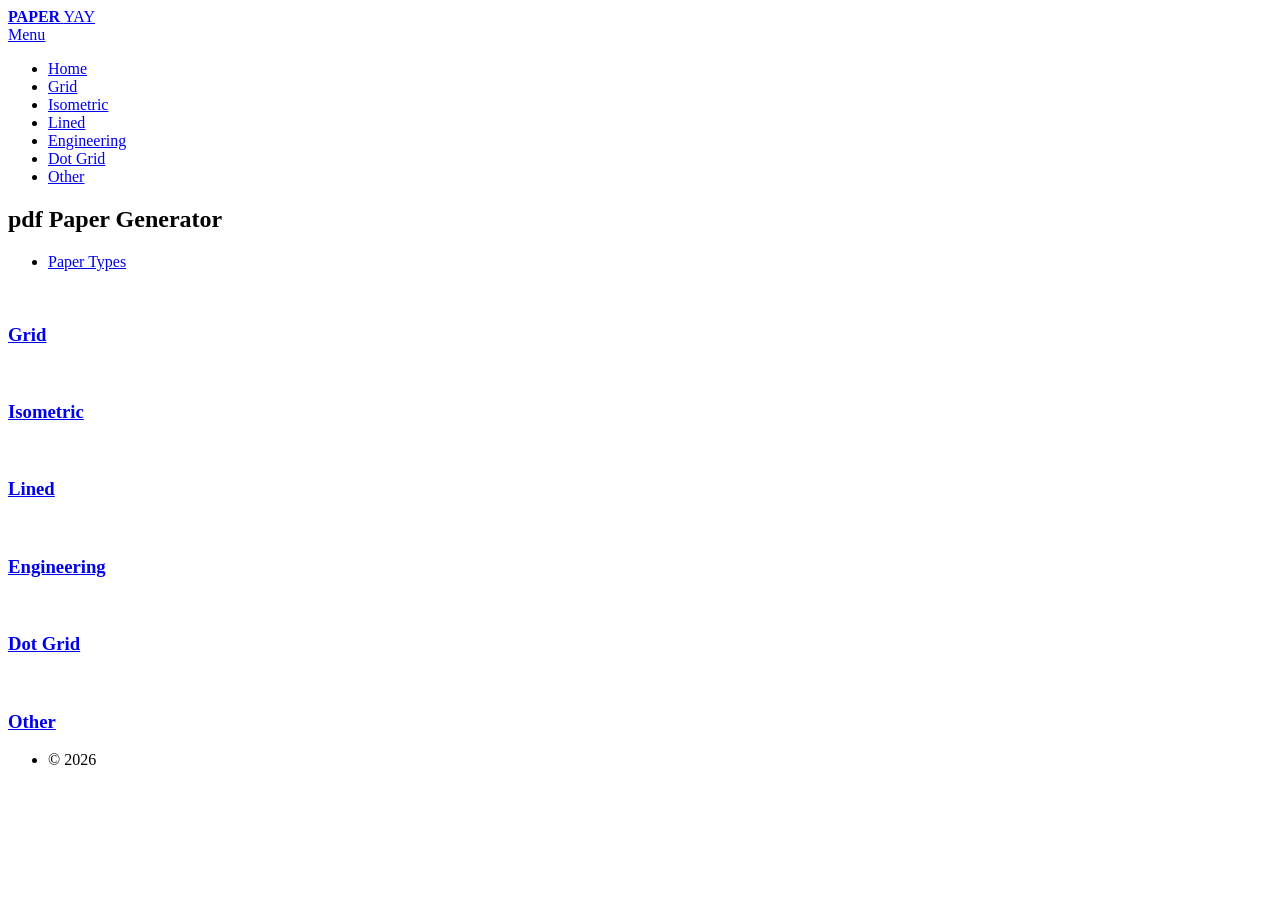
==== index.html @ f9c47ea0 "Add files via upload" ====
<!DOCTYPE HTML>
<html>
	<head>
		<title>Paper Generator</title>
		<meta charset="utf-8" />
		<meta name="viewport" content="width=device-width, initial-scale=1, user-scalable=no" />
		<link rel="stylesheet" href="assets/css/main.css" />
		<noscript><link rel="stylesheet" href="assets/css/noscript.css" /></noscript>
	</head>
	<body class="is-preload">

		<!-- Wrapper -->
			<div id="wrapper">

				<!-- Header -->
					<header id="header" class="alt">
						<a href="index.html" class="logo"><strong>PAPER</strong> <span>YAY</span></a>
						<nav>
							<a href="#menu">Menu</a>
						</nav>
					</header>

				<!-- Menu -->
					<nav id="menu">
						<ul class="links">
							<li><a href="index.html">Home</a></li>
							<li><a href="grid.html">Grid</a></li>
							<li><a href="landing.html">Isometric</a></li>
							<li><a href="landing.html">Lined</a></li>
							<li><a href="generic.html">Engineering</a></li>
							<li><a href="elements.html">Dot Grid</a></li>
							<li><a href="elements.html">Other</a></li>
						</ul>
					</nav>

				<!-- Banner -->
					<section id="banner" class="major">
						<div class="inner">
							<header class="major">
								<h1>pdf Paper Generator</h1>
							</header>
							<div class="content">
		
								<ul class="actions">
									<li><a href="#one" class="button next scrolly">Paper Types</a></li>
								</ul>
							</div>
						</div>
					</section>

				<!-- Main -->
					<div id="main">

						<!-- One -->
							<section id="one" class="tiles">
								<article>
									<span class="image">
										<img src="images/pic01.jpg" alt="" />
									</span>
									<header class="major">
										<h3><a href="grid.html" class="link">Grid</a></h3>
									</header>
								</article>
								<article>
									<span class="image">
										<img src="images/pic02.jpg" alt="" />
									</span>
									<header class="major">
										<h3><a href="landing.html" class="link">Isometric</a></h3>
									</header>
								</article>
								<article>
									<span class="image">
										<img src="images/pic03.jpg" alt="" />
									</span>
									<header class="major">
										<h3><a href="landing.html" class="link">Lined</a></h3>
									</header>
								</article>
								<article>
									<span class="image">
										<img src="images/pic04.jpg" alt="" />
									</span>
									<header class="major">
										<h3><a href="engineering.html" class="link">Engineering</a></h3>
									</header>
								</article>
								<article>
									<span class="image">
										<img src="images/pic05.jpg" alt="" />
									</span>
									<header class="major">
										<h3><a href="landing.html" class="link">Dot Grid</a></h3>
									</header>
								</article>
								<article>
									<span class="image">
										<img src="images/pic06.jpg" alt="" />
									</span>
									<header class="major">
										<h3><a href="landing.html" class="link">Other</a></h3>
									</header>
								</article>
							</section>

						<!-- Two -->
							<!-- <section id="two">
								<div class="inner">
									<header class="major">
										<h2>Massa libero</h2>
									</header>
									<p>Nullam et orci eu lorem consequat tincidunt vivamus et sagittis libero. Mauris aliquet magna magna sed nunc rhoncus pharetra. Pellentesque condimentum sem. In efficitur ligula tate urna. Maecenas laoreet massa vel lacinia pellentesque lorem ipsum dolor. Nullam et orci eu lorem consequat tincidunt. Vivamus et sagittis libero. Mauris aliquet magna magna sed nunc rhoncus amet pharetra et feugiat tempus.</p>
									<ul class="actions">
										<li><a href="landing.html" class="button next">Get Started</a></li>
									</ul>
								</div>
							</section>-->

					</div>

				<!-- Footer -->
					<footer id="footer">
						<div class="inner">
							<ul class="copyright">
								<li>&copy; 2026</li>
							</ul>
						</div>
					</footer>

			</div>

		<!-- Scripts -->
			<script src="assets/js/jquery.min.js"></script>
			<script src="assets/js/jquery.scrolly.min.js"></script>
			<script src="assets/js/jquery.scrollex.min.js"></script>
			<script src="assets/js/browser.min.js"></script>
			<script src="assets/js/breakpoints.min.js"></script>
			<script src="assets/js/util.js"></script>
			<script src="assets/js/paper.js"></script>
			<script src="assets/js/main.js"></script>

	</body>
</html>
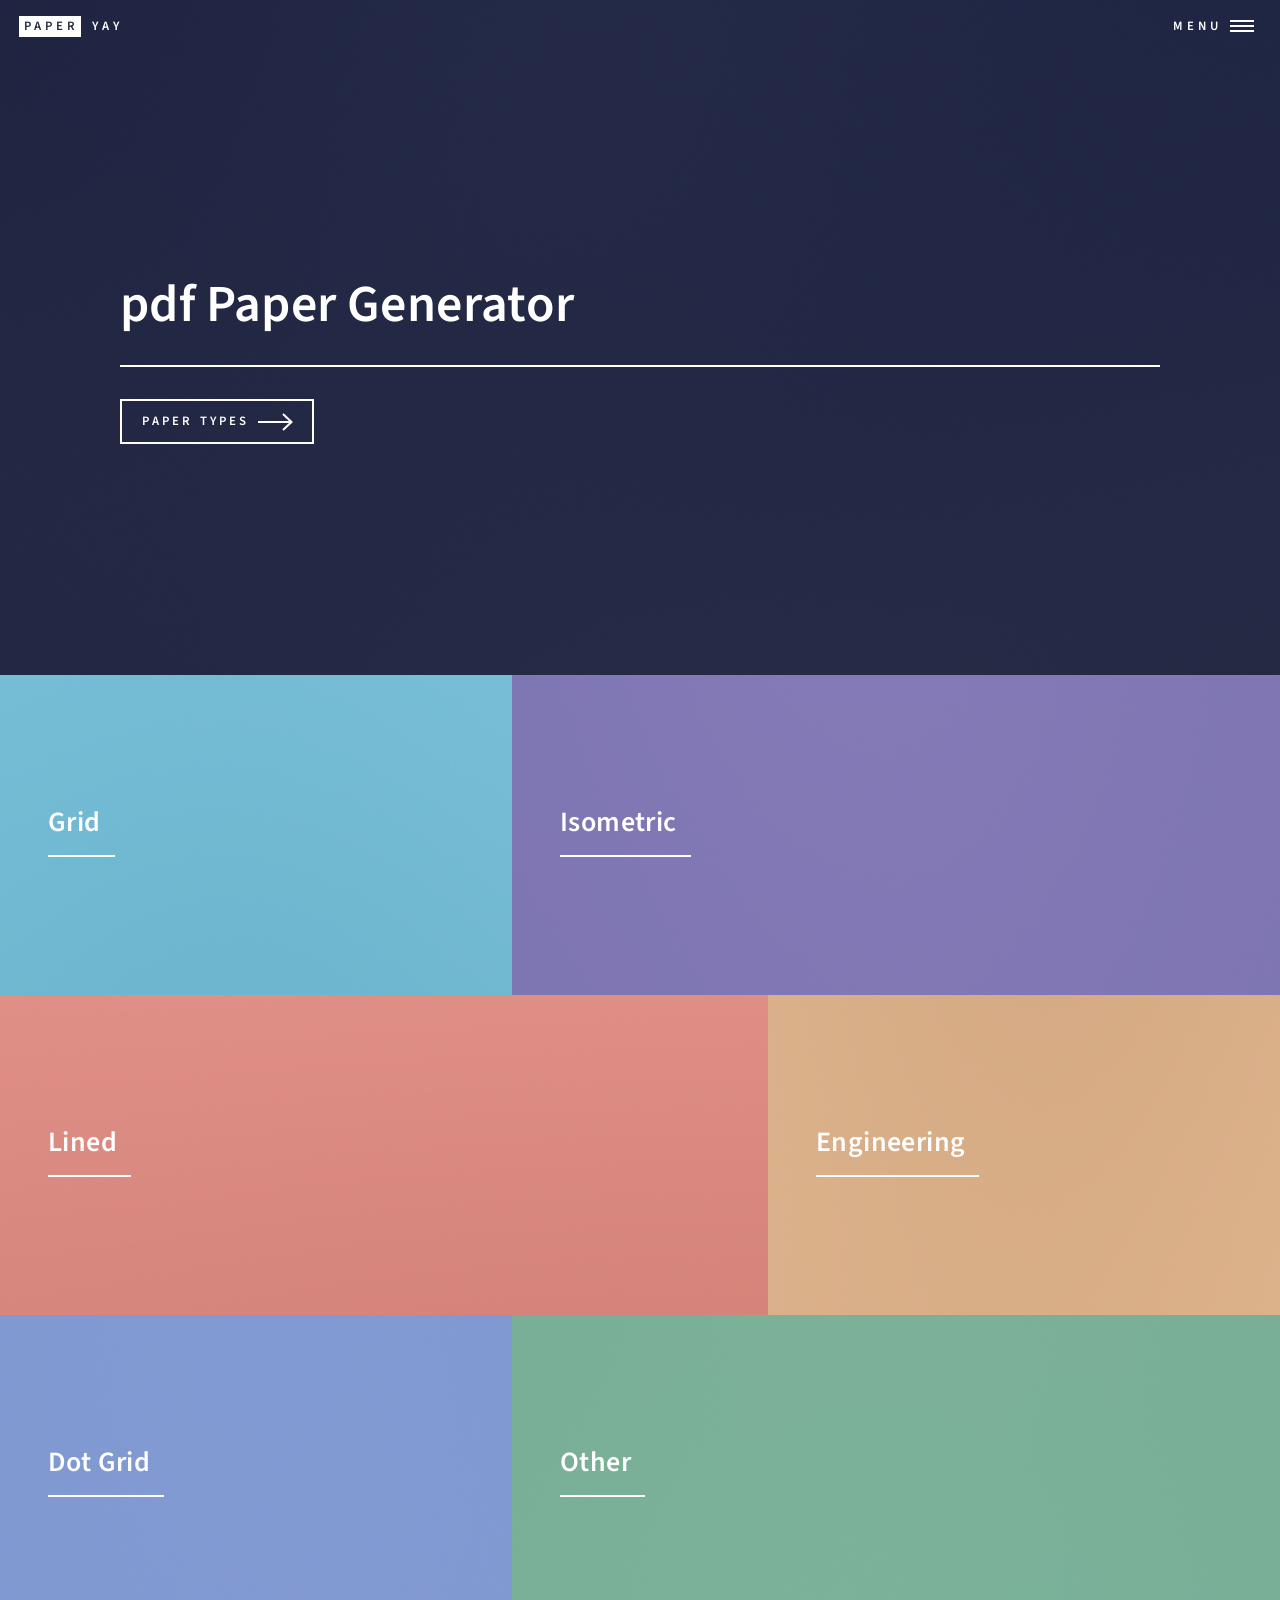
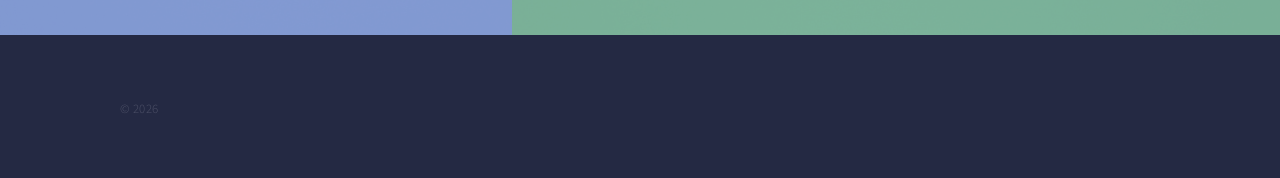
==== commit e86e30b9: "Commit today" ====
--- a/index.html
+++ b/index.html
@@ -1,143 +1,143 @@
-<!DOCTYPE HTML>
-<html>
-	<head>
-		<title>Paper Generator</title>
-		<meta charset="utf-8" />
-		<meta name="viewport" content="width=device-width, initial-scale=1, user-scalable=no" />
-		<link rel="stylesheet" href="assets/css/main.css" />
-		<noscript><link rel="stylesheet" href="assets/css/noscript.css" /></noscript>
-	</head>
-	<body class="is-preload">
-
-		<!-- Wrapper -->
-			<div id="wrapper">
-
-				<!-- Header -->
-					<header id="header" class="alt">
-						<a href="index.html" class="logo"><strong>PAPER</strong> <span>YAY</span></a>
-						<nav>
-							<a href="#menu">Menu</a>
-						</nav>
-					</header>
-
-				<!-- Menu -->
-					<nav id="menu">
-						<ul class="links">
-							<li><a href="index.html">Home</a></li>
-							<li><a href="grid.html">Grid</a></li>
-							<li><a href="landing.html">Isometric</a></li>
-							<li><a href="landing.html">Lined</a></li>
-							<li><a href="generic.html">Engineering</a></li>
-							<li><a href="elements.html">Dot Grid</a></li>
-							<li><a href="elements.html">Other</a></li>
-						</ul>
-					</nav>
-
-				<!-- Banner -->
-					<section id="banner" class="major">
-						<div class="inner">
-							<header class="major">
-								<h1>pdf Paper Generator</h1>
-							</header>
-							<div class="content">
-		
-								<ul class="actions">
-									<li><a href="#one" class="button next scrolly">Paper Types</a></li>
-								</ul>
-							</div>
-						</div>
-					</section>
-
-				<!-- Main -->
-					<div id="main">
-
-						<!-- One -->
-							<section id="one" class="tiles">
-								<article>
-									<span class="image">
-										<img src="images/pic01.jpg" alt="" />
-									</span>
-									<header class="major">
-										<h3><a href="grid.html" class="link">Grid</a></h3>
-									</header>
-								</article>
-								<article>
-									<span class="image">
-										<img src="images/pic02.jpg" alt="" />
-									</span>
-									<header class="major">
-										<h3><a href="landing.html" class="link">Isometric</a></h3>
-									</header>
-								</article>
-								<article>
-									<span class="image">
-										<img src="images/pic03.jpg" alt="" />
-									</span>
-									<header class="major">
-										<h3><a href="landing.html" class="link">Lined</a></h3>
-									</header>
-								</article>
-								<article>
-									<span class="image">
-										<img src="images/pic04.jpg" alt="" />
-									</span>
-									<header class="major">
-										<h3><a href="engineering.html" class="link">Engineering</a></h3>
-									</header>
-								</article>
-								<article>
-									<span class="image">
-										<img src="images/pic05.jpg" alt="" />
-									</span>
-									<header class="major">
-										<h3><a href="landing.html" class="link">Dot Grid</a></h3>
-									</header>
-								</article>
-								<article>
-									<span class="image">
-										<img src="images/pic06.jpg" alt="" />
-									</span>
-									<header class="major">
-										<h3><a href="landing.html" class="link">Other</a></h3>
-									</header>
-								</article>
-							</section>
-
-						<!-- Two -->
-							<!-- <section id="two">
-								<div class="inner">
-									<header class="major">
-										<h2>Massa libero</h2>
-									</header>
-									<p>Nullam et orci eu lorem consequat tincidunt vivamus et sagittis libero. Mauris aliquet magna magna sed nunc rhoncus pharetra. Pellentesque condimentum sem. In efficitur ligula tate urna. Maecenas laoreet massa vel lacinia pellentesque lorem ipsum dolor. Nullam et orci eu lorem consequat tincidunt. Vivamus et sagittis libero. Mauris aliquet magna magna sed nunc rhoncus amet pharetra et feugiat tempus.</p>
-									<ul class="actions">
-										<li><a href="landing.html" class="button next">Get Started</a></li>
-									</ul>
-								</div>
-							</section>-->
-
-					</div>
-
-				<!-- Footer -->
-					<footer id="footer">
-						<div class="inner">
-							<ul class="copyright">
-								<li>&copy; 2026</li>
-							</ul>
-						</div>
-					</footer>
-
-			</div>
-
-		<!-- Scripts -->
-			<script src="assets/js/jquery.min.js"></script>
-			<script src="assets/js/jquery.scrolly.min.js"></script>
-			<script src="assets/js/jquery.scrollex.min.js"></script>
-			<script src="assets/js/browser.min.js"></script>
-			<script src="assets/js/breakpoints.min.js"></script>
-			<script src="assets/js/util.js"></script>
-			<script src="assets/js/paper.js"></script>
-			<script src="assets/js/main.js"></script>
-
-	</body>
+<!DOCTYPE HTML>
+<html>
+	<head>
+		<title>Paper Generator</title>
+		<meta charset="utf-8" />
+		<meta name="viewport" content="width=device-width, initial-scale=1, user-scalable=no" />
+		<link rel="stylesheet" href="assets/css/main.css" />
+		<noscript><link rel="stylesheet" href="assets/css/noscript.css" /></noscript>
+	</head>
+	<body class="is-preload">
+
+		<!-- Wrapper -->
+			<div id="wrapper">
+
+				<!-- Header -->
+					<header id="header" class="alt">
+						<a href="index.html" class="logo"><strong>PAPER</strong> <span>YAY</span></a>
+						<nav>
+							<a href="#menu">Menu</a>
+						</nav>
+					</header>
+
+				<!-- Menu -->
+					<nav id="menu">
+						<ul class="links">
+							<li><a href="index.html">Home</a></li>
+							<li><a href="grid.html">Grid</a></li>
+							<li><a href="isometric.html">Isometric</a></li>
+							<li><a href="lined.html">Lined</a></li>
+							<li><a href="engineering.html">Engineering</a></li>
+							<li><a href="dotgrid.html">Dot Grid</a></li>
+							<li><a href="elements.html">Other</a></li>
+						</ul>
+					</nav>
+
+				<!-- Banner -->
+					<section id="banner" class="major">
+						<div class="inner">
+							<header class="major">
+								<h1>pdf Paper Generator</h1>
+							</header>
+							<div class="content">
+		
+								<ul class="actions">
+									<li><a href="#one" class="button next scrolly">Paper Types</a></li>
+								</ul>
+							</div>
+						</div>
+					</section>
+
+				<!-- Main -->
+					<div id="main">
+
+						<!-- One -->
+							<section id="one" class="tiles">
+								<article>
+									<span class="image">
+										<img src="images/pic01.jpg" alt="" />
+									</span>
+									<header class="major">
+										<h3><a href="grid.html" class="link">Grid</a></h3>
+									</header>
+								</article>
+								<article>
+									<span class="image">
+										<img src="images/pic02.jpg" alt="" />
+									</span>
+									<header class="major">
+										<h3><a href="landing.html" class="link">Isometric</a></h3>
+									</header>
+								</article>
+								<article>
+									<span class="image">
+										<img src="images/pic03.jpg" alt="" />
+									</span>
+									<header class="major">
+										<h3><a href="landing.html" class="link">Lined</a></h3>
+									</header>
+								</article>
+								<article>
+									<span class="image">
+										<img src="images/pic04.jpg" alt="" />
+									</span>
+									<header class="major">
+										<h3><a href="engineering.html" class="link">Engineering</a></h3>
+									</header>
+								</article>
+								<article>
+									<span class="image">
+										<img src="images/pic05.jpg" alt="" />
+									</span>
+									<header class="major">
+										<h3><a href="landing.html" class="link">Dot Grid</a></h3>
+									</header>
+								</article>
+								<article>
+									<span class="image">
+										<img src="images/pic06.jpg" alt="" />
+									</span>
+									<header class="major">
+										<h3><a href="landing.html" class="link">Other</a></h3>
+									</header>
+								</article>
+							</section>
+
+						<!-- Two -->
+							<!-- <section id="two">
+								<div class="inner">
+									<header class="major">
+										<h2>Massa libero</h2>
+									</header>
+									<p>Nullam et orci eu lorem consequat tincidunt vivamus et sagittis libero. Mauris aliquet magna magna sed nunc rhoncus pharetra. Pellentesque condimentum sem. In efficitur ligula tate urna. Maecenas laoreet massa vel lacinia pellentesque lorem ipsum dolor. Nullam et orci eu lorem consequat tincidunt. Vivamus et sagittis libero. Mauris aliquet magna magna sed nunc rhoncus amet pharetra et feugiat tempus.</p>
+									<ul class="actions">
+										<li><a href="landing.html" class="button next">Get Started</a></li>
+									</ul>
+								</div>
+							</section>-->
+
+					</div>
+
+				<!-- Footer -->
+					<footer id="footer">
+						<div class="inner">
+							<ul class="copyright">
+								<li>&copy; 2026</li>
+							</ul>
+						</div>
+					</footer>
+
+			</div>
+
+		<!-- Scripts -->
+			<script src="assets/js/jquery.min.js"></script>
+			<script src="assets/js/jquery.scrolly.min.js"></script>
+			<script src="assets/js/jquery.scrollex.min.js"></script>
+			<script src="assets/js/browser.min.js"></script>
+			<script src="assets/js/breakpoints.min.js"></script>
+			<script src="assets/js/util.js"></script>
+			<script src="assets/js/paper.js"></script>
+			<script src="assets/js/main.js"></script>
+
+	</body>
 </html>
--- a/assets/css/main.css
+++ b/assets/css/main.css
@@ -0,0 +1,4026 @@
+@import url(fontawesome-all.min.css);
+@import url("https://fonts.googleapis.com/css?family=Source+Sans+Pro:300,300italic,600,600italic");
+
+/*
+	Forty by HTML5 UP
+	html5up.net | @ajlkn
+	Free for personal and commercial use under the CCA 3.0 license (html5up.net/license)
+*/
+
+html, body, div, span, applet, object,
+iframe, h1, h2, h3, h4, h5, h6, p, blockquote,
+pre, a, abbr, acronym, address, big, cite,
+code, del, dfn, em, img, ins, kbd, q, s, samp,
+small, strike, strong, sub, sup, tt, var, b,
+u, i, center, dl, dt, dd, ol, ul, li, fieldset,
+form, label, legend, table, caption, tbody,
+tfoot, thead, tr, th, td, article, aside,
+canvas, details, embed, figure, figcaption,
+footer, header, hgroup, menu, nav, output, ruby,
+section, summary, time, mark, audio, video {
+	margin: 0;
+	padding: 0;
+	border: 0;
+	font-size: 100%;
+	font: inherit;
+	vertical-align: baseline;}
+
+article, aside, details, figcaption, figure,
+footer, header, hgroup, menu, nav, section {
+	display: block;}
+
+body {
+	line-height: 1;
+}
+
+ol, ul {
+	list-style: none;
+}
+
+blockquote, q {
+	quotes: none;
+}
+
+	blockquote:before, blockquote:after, q:before, q:after {
+		content: '';
+		content: none;
+	}
+
+table {
+	border-collapse: collapse;
+	border-spacing: 0;
+}
+
+body {
+	-webkit-text-size-adjust: none;
+}
+
+mark {
+	background-color: transparent;
+	color: inherit;
+}
+
+input::-moz-focus-inner {
+	border: 0;
+	padding: 0;
+}
+
+input, select, textarea {
+	-moz-appearance: none;
+	-webkit-appearance: none;
+	-ms-appearance: none;
+	appearance: none;
+}
+
+/* Basic */
+
+	@-ms-viewport {
+		width: device-width;
+	}
+
+	body {
+		-ms-overflow-style: scrollbar;
+	}
+
+	@media screen and (max-width: 480px) {
+
+		html, body {
+			min-width: 320px;
+		}
+
+	}
+
+	html {
+		box-sizing: border-box;
+	}
+
+	*, *:before, *:after {
+		box-sizing: inherit;
+	}
+
+	body {
+		background: #242943;
+	}
+
+		body.is-preload *, body.is-preload *:before, body.is-preload *:after {
+			-moz-animation: none !important;
+			-webkit-animation: none !important;
+			-ms-animation: none !important;
+			animation: none !important;
+			-moz-transition: none !important;
+			-webkit-transition: none !important;
+			-ms-transition: none !important;
+			transition: none !important;
+		}
+
+
+/* Switch */
+/* The switch - the box around the slider */
+.switch {
+  position: relative;
+  display: inline-block;
+  width: 60px;
+  height: 34px;
+}
+
+/* Hide default HTML checkbox */
+.switch input {
+  opacity: 0;
+  width: 0;
+  height: 0;
+}
+
+/* The slider */
+.slider {
+  position: absolute;
+  cursor: pointer;
+  top: 0;
+  left: 0;
+  right: 0;
+  bottom: 0;
+  background-color: #ccc;
+  -webkit-transition: .4s;
+  transition: .4s;
+}
+
+.slider:before {
+  position: absolute;
+  content: "";
+  height: 26px;
+  width: 26px;
+  left: 4px;
+  bottom: 4px;
+  background-color: white;
+  -webkit-transition: .4s;
+  transition: .4s;
+}
+
+input:checked + .slider {
+  background-color: #2196F3;
+}
+
+input:focus + .slider {
+  box-shadow: 0 0 1px #2196F3;
+}
+
+input:checked + .slider:before {
+  -webkit-transform: translateX(26px);
+  -ms-transform: translateX(26px);
+  transform: translateX(26px);
+}
+
+/* Rounded sliders */
+.slider.round {
+  border-radius: 34px;
+}
+
+.slider.round:before {
+  border-radius: 50%;
+}
+
+/* Type */
+
+	body, select, textarea {
+		color: #ffffff;
+		font-family: "Source Sans Pro", Helvetica, sans-serif;
+		font-size: 17pt;
+		font-weight: 300;
+		letter-spacing: 0.025em;
+		line-height: 1.65;
+	}
+
+	input {
+		color: #000000;
+		font-family: "Source Sans Pro", Helvetica, sans-serif;
+		font-size: 18pt;
+		font-weight: 300;
+		letter-spacing: 0.025em;
+		line-height: 1.65;
+	}
+
+		@media screen and (max-width: 1680px) {
+
+			body, input, select, textarea {
+				font-size: 14pt;
+			}
+
+		}
+
+		@media screen and (max-width: 1280px) {
+
+			body, input, select, textarea {
+				font-size: 12pt;
+			}
+
+		}
+
+		@media screen and (max-width: 360px) {
+
+			body, input, select, textarea {
+				font-size: 11pt;
+			}
+
+		}
+
+	a {
+		-moz-transition: color 0.2s ease-in-out, border-bottom-color 0.2s ease-in-out;
+		-webkit-transition: color 0.2s ease-in-out, border-bottom-color 0.2s ease-in-out;
+		-ms-transition: color 0.2s ease-in-out, border-bottom-color 0.2s ease-in-out;
+		transition: color 0.2s ease-in-out, border-bottom-color 0.2s ease-in-out;
+		border-bottom: dotted 1px;
+		color: inherit;
+		text-decoration: none;
+	}
+
+		a:hover {
+			border-bottom-color: transparent;
+			color: #9bf1ff !important;
+		}
+
+		a:active {
+			color: #53e3fb !important;
+		}
+
+	strong, b {
+		color: #ffffff;
+		font-weight: 600;
+	}
+
+	em, i {
+		font-style: italic;
+	}
+
+	p {
+		margin: 0 0 2em 0;
+	}
+
+	h1, h2, h3, h4, h5, h6 {
+		color: #ffffff;
+		font-weight: 600;
+		line-height: 1.65;
+		margin: 0 0 1em 0;
+	}
+
+		h1 a, h2 a, h3 a, h4 a, h5 a, h6 a {
+			color: inherit;
+			border-bottom: 0;
+		}
+
+	h1 {
+		font-size: 2.5em;
+	}
+
+	h2 {
+		font-size: 1.75em;
+	}
+
+	h3 {
+		font-size: 1.35em;
+	}
+
+	h4 {
+		font-size: 1.1em;
+	}
+
+	h5 {
+		font-size: 0.9em;
+	}
+
+	h6 {
+		font-size: 0.7em;
+	}
+
+	@media screen and (max-width: 736px) {
+
+		h1 {
+			font-size: 2em;
+		}
+
+		h2 {
+			font-size: 1.5em;
+		}
+
+		h3 {
+			font-size: 1.25em;
+		}
+
+	}
+
+	sub {
+		font-size: 0.8em;
+		position: relative;
+		top: 0.5em;
+	}
+
+	sup {
+		font-size: 0.8em;
+		position: relative;
+		top: -0.5em;
+	}
+
+	blockquote {
+		border-left: solid 4px rgba(212, 212, 255, 0.1);
+		font-style: italic;
+		margin: 0 0 2em 0;
+		padding: 0.5em 0 0.5em 2em;
+	}
+
+	code {
+		background: rgba(212, 212, 255, 0.035);
+		font-family: "Courier New", monospace;
+		font-size: 0.9em;
+		margin: 0 0.25em;
+		padding: 0.25em 0.65em;
+	}
+
+	pre {
+		-webkit-overflow-scrolling: touch;
+		font-family: "Courier New", monospace;
+		font-size: 0.9em;
+		margin: 0 0 2em 0;
+	}
+
+		pre code {
+			display: block;
+			line-height: 1.75;
+			padding: 1em 1.5em;
+			overflow-x: auto;
+		}
+
+	hr {
+		border: 0;
+		border-bottom: solid 1px rgba(212, 212, 255, 0.1);
+		margin: 2em 0;
+	}
+
+		hr.major {
+			margin: 3em 0;
+		}
+
+	.align-left {
+		text-align: left;
+	}
+
+	.align-center {
+		text-align: center;
+	}
+
+	.align-right {
+		text-align: right;
+	}
+
+/* Row */
+
+	.row {
+		display: flex;
+		flex-wrap: wrap;
+		box-sizing: border-box;
+		align-items: stretch;
+	}
+
+		.row > * {
+			box-sizing: border-box;
+		}
+
+		.row.gtr-uniform > * > :last-child {
+			margin-bottom: 0;
+		}
+
+		.row.aln-left {
+			justify-content: flex-start;
+		}
+
+		.row.aln-center {
+			justify-content: center;
+		}
+
+		.row.aln-right {
+			justify-content: flex-end;
+		}
+
+		.row.aln-top {
+			align-items: flex-start;
+		}
+
+		.row.aln-middle {
+			align-items: center;
+		}
+
+		.row.aln-bottom {
+			align-items: flex-end;
+		}
+
+		.row > .imp {
+			order: -1;
+		}
+
+		.row > .col-1 {
+			width: 8.33333%;
+		}
+
+		.row > .off-1 {
+			margin-left: 8.33333%;
+		}
+
+		.row > .col-2 {
+			width: 16.66667%;
+		}
+
+		.row > .off-2 {
+			margin-left: 16.66667%;
+		}
+
+		.row > .col-3 {
+			width: 25%;
+		}
+
+		.row > .off-3 {
+			margin-left: 25%;
+		}
+
+		.row > .col-4 {
+			width: 33.33333%;
+		}
+
+		.row > .off-4 {
+			margin-left: 33.33333%;
+		}
+
+		.row > .col-5 {
+			width: 41.66667%;
+		}
+
+		.row > .off-5 {
+			margin-left: 41.66667%;
+		}
+
+		.row > .col-6 {
+			width: 50%;
+		}
+
+		.row > .off-6 {
+			margin-left: 50%;
+		}
+
+		.row > .col-7 {
+			width: 58.33333%;
+		}
+
+		.row > .off-7 {
+			margin-left: 58.33333%;
+		}
+
+		.row > .col-8 {
+			width: 66.66667%;
+		}
+
+		.row > .off-8 {
+			margin-left: 66.66667%;
+		}
+
+		.row > .col-9 {
+			width: 75%;
+		}
+
+		.row > .off-9 {
+			margin-left: 75%;
+		}
+
+		.row > .col-10 {
+			width: 83.33333%;
+		}
+
+		.row > .off-10 {
+			margin-left: 83.33333%;
+		}
+
+		.row > .col-11 {
+			width: 91.66667%;
+		}
+
+		.row > .off-11 {
+			margin-left: 91.66667%;
+		}
+
+		.row > .col-12 {
+			width: 100%;
+		}
+
+		.row > .off-12 {
+			margin-left: 100%;
+		}
+
+		.row.gtr-0 {
+			margin-top: 0;
+			margin-left: 0em;
+		}
+
+			.row.gtr-0 > * {
+				padding: 0 0 0 0em;
+			}
+
+			.row.gtr-0.gtr-uniform {
+				margin-top: 0em;
+			}
+
+				.row.gtr-0.gtr-uniform > * {
+					padding-top: 0em;
+				}
+
+		.row.gtr-25 {
+			margin-top: 0;
+			margin-left: -0.5em;
+		}
+
+			.row.gtr-25 > * {
+				padding: 0 0 0 0.5em;
+			}
+
+			.row.gtr-25.gtr-uniform {
+				margin-top: -0.5em;
+			}
+
+				.row.gtr-25.gtr-uniform > * {
+					padding-top: 0.5em;
+				}
+
+		.row.gtr-50 {
+			margin-top: 0;
+			margin-left: -1em;
+		}
+
+			.row.gtr-50 > * {
+				padding: 0 0 0 1em;
+			}
+
+			.row.gtr-50.gtr-uniform {
+				margin-top: -1em;
+			}
+
+				.row.gtr-50.gtr-uniform > * {
+					padding-top: 1em;
+				}
+
+		.row {
+			margin-top: 0;
+			margin-left: -2em;
+		}
+
+			.row > * {
+				padding: 0 0 0 2em;
+			}
+
+			.row.gtr-uniform {
+				margin-top: -2em;
+			}
+
+				.row.gtr-uniform > * {
+					padding-top: 2em;
+				}
+
+		.row.gtr-150 {
+			margin-top: 0;
+			margin-left: -3em;
+		}
+
+			.row.gtr-150 > * {
+				padding: 0 0 0 3em;
+			}
+
+			.row.gtr-150.gtr-uniform {
+				margin-top: -3em;
+			}
+
+				.row.gtr-150.gtr-uniform > * {
+					padding-top: 3em;
+				}
+
+		.row.gtr-200 {
+			margin-top: 0;
+			margin-left: -4em;
+		}
+
+			.row.gtr-200 > * {
+				padding: 0 0 0 4em;
+			}
+
+			.row.gtr-200.gtr-uniform {
+				margin-top: -4em;
+			}
+
+				.row.gtr-200.gtr-uniform > * {
+					padding-top: 4em;
+				}
+
+		@media screen and (max-width: 1680px) {
+
+			.row {
+				display: flex;
+				flex-wrap: wrap;
+				box-sizing: border-box;
+				align-items: stretch;
+			}
+
+				.row > * {
+					box-sizing: border-box;
+				}
+
+				.row.gtr-uniform > * > :last-child {
+					margin-bottom: 0;
+				}
+
+				.row.aln-left {
+					justify-content: flex-start;
+				}
+
+				.row.aln-center {
+					justify-content: center;
+				}
+
+				.row.aln-right {
+					justify-content: flex-end;
+				}
+
+				.row.aln-top {
+					align-items: flex-start;
+				}
+
+				.row.aln-middle {
+					align-items: center;
+				}
+
+				.row.aln-bottom {
+					align-items: flex-end;
+				}
+
+				.row > .imp-xlarge {
+					order: -1;
+				}
+
+				.row > .col-1-xlarge {
+					width: 8.33333%;
+				}
+
+				.row > .off-1-xlarge {
+					margin-left: 8.33333%;
+				}
+
+				.row > .col-2-xlarge {
+					width: 16.66667%;
+				}
+
+				.row > .off-2-xlarge {
+					margin-left: 16.66667%;
+				}
+
+				.row > .col-3-xlarge {
+					width: 25%;
+				}
+
+				.row > .off-3-xlarge {
+					margin-left: 25%;
+				}
+
+				.row > .col-4-xlarge {
+					width: 33.33333%;
+				}
+
+				.row > .off-4-xlarge {
+					margin-left: 33.33333%;
+				}
+
+				.row > .col-5-xlarge {
+					width: 41.66667%;
+				}
+
+				.row > .off-5-xlarge {
+					margin-left: 41.66667%;
+				}
+
+				.row > .col-6-xlarge {
+					width: 50%;
+				}
+
+				.row > .off-6-xlarge {
+					margin-left: 50%;
+				}
+
+				.row > .col-7-xlarge {
+					width: 58.33333%;
+				}
+
+				.row > .off-7-xlarge {
+					margin-left: 58.33333%;
+				}
+
+				.row > .col-8-xlarge {
+					width: 66.66667%;
+				}
+
+				.row > .off-8-xlarge {
+					margin-left: 66.66667%;
+				}
+
+				.row > .col-9-xlarge {
+					width: 75%;
+				}
+
+				.row > .off-9-xlarge {
+					margin-left: 75%;
+				}
+
+				.row > .col-10-xlarge {
+					width: 83.33333%;
+				}
+
+				.row > .off-10-xlarge {
+					margin-left: 83.33333%;
+				}
+
+				.row > .col-11-xlarge {
+					width: 91.66667%;
+				}
+
+				.row > .off-11-xlarge {
+					margin-left: 91.66667%;
+				}
+
+				.row > .col-12-xlarge {
+					width: 100%;
+				}
+
+				.row > .off-12-xlarge {
+					margin-left: 100%;
+				}
+
+				.row.gtr-0 {
+					margin-top: 0;
+					margin-left: 0em;
+				}
+
+					.row.gtr-0 > * {
+						padding: 0 0 0 0em;
+					}
+
+					.row.gtr-0.gtr-uniform {
+						margin-top: 0em;
+					}
+
+						.row.gtr-0.gtr-uniform > * {
+							padding-top: 0em;
+						}
+
+				.row.gtr-25 {
+					margin-top: 0;
+					margin-left: -0.5em;
+				}
+
+					.row.gtr-25 > * {
+						padding: 0 0 0 0.5em;
+					}
+
+					.row.gtr-25.gtr-uniform {
+						margin-top: -0.5em;
+					}
+
+						.row.gtr-25.gtr-uniform > * {
+							padding-top: 0.5em;
+						}
+
+				.row.gtr-50 {
+					margin-top: 0;
+					margin-left: -1em;
+				}
+
+					.row.gtr-50 > * {
+						padding: 0 0 0 1em;
+					}
+
+					.row.gtr-50.gtr-uniform {
+						margin-top: -1em;
+					}
+
+						.row.gtr-50.gtr-uniform > * {
+							padding-top: 1em;
+						}
+
+				.row {
+					margin-top: 0;
+					margin-left: -2em;
+				}
+
+					.row > * {
+						padding: 0 0 0 2em;
+					}
+
+					.row.gtr-uniform {
+						margin-top: -2em;
+					}
+
+						.row.gtr-uniform > * {
+							padding-top: 2em;
+						}
+
+				.row.gtr-150 {
+					margin-top: 0;
+					margin-left: -3em;
+				}
+
+					.row.gtr-150 > * {
+						padding: 0 0 0 3em;
+					}
+
+					.row.gtr-150.gtr-uniform {
+						margin-top: -3em;
+					}
+
+						.row.gtr-150.gtr-uniform > * {
+							padding-top: 3em;
+						}
+
+				.row.gtr-200 {
+					margin-top: 0;
+					margin-left: -4em;
+				}
+
+					.row.gtr-200 > * {
+						padding: 0 0 0 4em;
+					}
+
+					.row.gtr-200.gtr-uniform {
+						margin-top: -4em;
+					}
+
+						.row.gtr-200.gtr-uniform > * {
+							padding-top: 4em;
+						}
+
+		}
+
+		@media screen and (max-width: 1280px) {
+
+			.row {
+				display: flex;
+				flex-wrap: wrap;
+				box-sizing: border-box;
+				align-items: stretch;
+			}
+
+				.row > * {
+					box-sizing: border-box;
+				}
+
+				.row.gtr-uniform > * > :last-child {
+					margin-bottom: 0;
+				}
+
+				.row.aln-left {
+					justify-content: flex-start;
+				}
+
+				.row.aln-center {
+					justify-content: center;
+				}
+
+				.row.aln-right {
+					justify-content: flex-end;
+				}
+
+				.row.aln-top {
+					align-items: flex-start;
+				}
+
+				.row.aln-middle {
+					align-items: center;
+				}
+
+				.row.aln-bottom {
+					align-items: flex-end;
+				}
+
+				.row > .imp-large {
+					order: -1;
+				}
+
+				.row > .col-1-large {
+					width: 8.33333%;
+				}
+
+				.row > .off-1-large {
+					margin-left: 8.33333%;
+				}
+
+				.row > .col-2-large {
+					width: 16.66667%;
+				}
+
+				.row > .off-2-large {
+					margin-left: 16.66667%;
+				}
+
+				.row > .col-3-large {
+					width: 25%;
+				}
+
+				.row > .off-3-large {
+					margin-left: 25%;
+				}
+
+				.row > .col-4-large {
+					width: 33.33333%;
+				}
+
+				.row > .off-4-large {
+					margin-left: 33.33333%;
+				}
+
+				.row > .col-5-large {
+					width: 41.66667%;
+				}
+
+				.row > .off-5-large {
+					margin-left: 41.66667%;
+				}
+
+				.row > .col-6-large {
+					width: 50%;
+				}
+
+				.row > .off-6-large {
+					margin-left: 50%;
+				}
+
+				.row > .col-7-large {
+					width: 58.33333%;
+				}
+
+				.row > .off-7-large {
+					margin-left: 58.33333%;
+				}
+
+				.row > .col-8-large {
+					width: 66.66667%;
+				}
+
+				.row > .off-8-large {
+					margin-left: 66.66667%;
+				}
+
+				.row > .col-9-large {
+					width: 75%;
+				}
+
+				.row > .off-9-large {
+					margin-left: 75%;
+				}
+
+				.row > .col-10-large {
+					width: 83.33333%;
+				}
+
+				.row > .off-10-large {
+					margin-left: 83.33333%;
+				}
+
+				.row > .col-11-large {
+					width: 91.66667%;
+				}
+
+				.row > .off-11-large {
+					margin-left: 91.66667%;
+				}
+
+				.row > .col-12-large {
+					width: 100%;
+				}
+
+				.row > .off-12-large {
+					margin-left: 100%;
+				}
+
+				.row.gtr-0 {
+					margin-top: 0;
+					margin-left: 0em;
+				}
+
+					.row.gtr-0 > * {
+						padding: 0 0 0 0em;
+					}
+
+					.row.gtr-0.gtr-uniform {
+						margin-top: 0em;
+					}
+
+						.row.gtr-0.gtr-uniform > * {
+							padding-top: 0em;
+						}
+
+				.row.gtr-25 {
+					margin-top: 0;
+					margin-left: -0.375em;
+				}
+
+					.row.gtr-25 > * {
+						padding: 0 0 0 0.375em;
+					}
+
+					.row.gtr-25.gtr-uniform {
+						margin-top: -0.375em;
+					}
+
+						.row.gtr-25.gtr-uniform > * {
+							padding-top: 0.375em;
+						}
+
+				.row.gtr-50 {
+					margin-top: 0;
+					margin-left: -0.75em;
+				}
+
+					.row.gtr-50 > * {
+						padding: 0 0 0 0.75em;
+					}
+
+					.row.gtr-50.gtr-uniform {
+						margin-top: -0.75em;
+					}
+
+						.row.gtr-50.gtr-uniform > * {
+							padding-top: 0.75em;
+						}
+
+				.row {
+					margin-top: 0;
+					margin-left: -1.5em;
+				}
+
+					.row > * {
+						padding: 0 0 0 1.5em;
+					}
+
+					.row.gtr-uniform {
+						margin-top: -1.5em;
+					}
+
+						.row.gtr-uniform > * {
+							padding-top: 1.5em;
+						}
+
+				.row.gtr-150 {
+					margin-top: 0;
+					margin-left: -2.25em;
+				}
+
+					.row.gtr-150 > * {
+						padding: 0 0 0 2.25em;
+					}
+
+					.row.gtr-150.gtr-uniform {
+						margin-top: -2.25em;
+					}
+
+						.row.gtr-150.gtr-uniform > * {
+							padding-top: 2.25em;
+						}
+
+				.row.gtr-200 {
+					margin-top: 0;
+					margin-left: -3em;
+				}
+
+					.row.gtr-200 > * {
+						padding: 0 0 0 3em;
+					}
+
+					.row.gtr-200.gtr-uniform {
+						margin-top: -3em;
+					}
+
+						.row.gtr-200.gtr-uniform > * {
+							padding-top: 3em;
+						}
+
+		}
+
+		@media screen and (max-width: 980px) {
+
+			.row {
+				display: flex;
+				flex-wrap: wrap;
+				box-sizing: border-box;
+				align-items: stretch;
+			}
+
+				.row > * {
+					box-sizing: border-box;
+				}
+
+				.row.gtr-uniform > * > :last-child {
+					margin-bottom: 0;
+				}
+
+				.row.aln-left {
+					justify-content: flex-start;
+				}
+
+				.row.aln-center {
+					justify-content: center;
+				}
+
+				.row.aln-right {
+					justify-content: flex-end;
+				}
+
+				.row.aln-top {
+					align-items: flex-start;
+				}
+
+				.row.aln-middle {
+					align-items: center;
+				}
+
+				.row.aln-bottom {
+					align-items: flex-end;
+				}
+
+				.row > .imp-medium {
+					order: -1;
+				}
+
+				.row > .col-1-medium {
+					width: 8.33333%;
+				}
+
+				.row > .off-1-medium {
+					margin-left: 8.33333%;
+				}
+
+				.row > .col-2-medium {
+					width: 16.66667%;
+				}
+
+				.row > .off-2-medium {
+					margin-left: 16.66667%;
+				}
+
+				.row > .col-3-medium {
+					width: 25%;
+				}
+
+				.row > .off-3-medium {
+					margin-left: 25%;
+				}
+
+				.row > .col-4-medium {
+					width: 33.33333%;
+				}
+
+				.row > .off-4-medium {
+					margin-left: 33.33333%;
+				}
+
+				.row > .col-5-medium {
+					width: 41.66667%;
+				}
+
+				.row > .off-5-medium {
+					margin-left: 41.66667%;
+				}
+
+				.row > .col-6-medium {
+					width: 50%;
+				}
+
+				.row > .off-6-medium {
+					margin-left: 50%;
+				}
+
+				.row > .col-7-medium {
+					width: 58.33333%;
+				}
+
+				.row > .off-7-medium {
+					margin-left: 58.33333%;
+				}
+
+				.row > .col-8-medium {
+					width: 66.66667%;
+				}
+
+				.row > .off-8-medium {
+					margin-left: 66.66667%;
+				}
+
+				.row > .col-9-medium {
+					width: 75%;
+				}
+
+				.row > .off-9-medium {
+					margin-left: 75%;
+				}
+
+				.row > .col-10-medium {
+					width: 83.33333%;
+				}
+
+				.row > .off-10-medium {
+					margin-left: 83.33333%;
+				}
+
+				.row > .col-11-medium {
+					width: 91.66667%;
+				}
+
+				.row > .off-11-medium {
+					margin-left: 91.66667%;
+				}
+
+				.row > .col-12-medium {
+					width: 100%;
+				}
+
+				.row > .off-12-medium {
+					margin-left: 100%;
+				}
+
+				.row.gtr-0 {
+					margin-top: 0;
+					margin-left: 0em;
+				}
+
+					.row.gtr-0 > * {
+						padding: 0 0 0 0em;
+					}
+
+					.row.gtr-0.gtr-uniform {
+						margin-top: 0em;
+					}
+
+						.row.gtr-0.gtr-uniform > * {
+							padding-top: 0em;
+						}
+
+				.row.gtr-25 {
+					margin-top: 0;
+					margin-left: -0.375em;
+				}
+
+					.row.gtr-25 > * {
+						padding: 0 0 0 0.375em;
+					}
+
+					.row.gtr-25.gtr-uniform {
+						margin-top: -0.375em;
+					}
+
+						.row.gtr-25.gtr-uniform > * {
+							padding-top: 0.375em;
+						}
+
+				.row.gtr-50 {
+					margin-top: 0;
+					margin-left: -0.75em;
+				}
+
+					.row.gtr-50 > * {
+						padding: 0 0 0 0.75em;
+					}
+
+					.row.gtr-50.gtr-uniform {
+						margin-top: -0.75em;
+					}
+
+						.row.gtr-50.gtr-uniform > * {
+							padding-top: 0.75em;
+						}
+
+				.row {
+					margin-top: 0;
+					margin-left: -1.5em;
+				}
+
+					.row > * {
+						padding: 0 0 0 1.5em;
+					}
+
+					.row.gtr-uniform {
+						margin-top: -1.5em;
+					}
+
+						.row.gtr-uniform > * {
+							padding-top: 1.5em;
+						}
+
+				.row.gtr-150 {
+					margin-top: 0;
+					margin-left: -2.25em;
+				}
+
+					.row.gtr-150 > * {
+						padding: 0 0 0 2.25em;
+					}
+
+					.row.gtr-150.gtr-uniform {
+						margin-top: -2.25em;
+					}
+
+						.row.gtr-150.gtr-uniform > * {
+							padding-top: 2.25em;
+						}
+
+				.row.gtr-200 {
+					margin-top: 0;
+					margin-left: -3em;
+				}
+
+					.row.gtr-200 > * {
+						padding: 0 0 0 3em;
+					}
+
+					.row.gtr-200.gtr-uniform {
+						margin-top: -3em;
+					}
+
+						.row.gtr-200.gtr-uniform > * {
+							padding-top: 3em;
+						}
+
+		}
+
+		@media screen and (max-width: 736px) {
+
+			.row {
+				display: flex;
+				flex-wrap: wrap;
+				box-sizing: border-box;
+				align-items: stretch;
+			}
+
+				.row > * {
+					box-sizing: border-box;
+				}
+
+				.row.gtr-uniform > * > :last-child {
+					margin-bottom: 0;
+				}
+
+				.row.aln-left {
+					justify-content: flex-start;
+				}
+
+				.row.aln-center {
+					justify-content: center;
+				}
+
+				.row.aln-right {
+					justify-content: flex-end;
+				}
+
+				.row.aln-top {
+					align-items: flex-start;
+				}
+
+				.row.aln-middle {
+					align-items: center;
+				}
+
+				.row.aln-bottom {
+					align-items: flex-end;
+				}
+
+				.row > .imp-small {
+					order: -1;
+				}
+
+				.row > .col-1-small {
+					width: 8.33333%;
+				}
+
+				.row > .off-1-small {
+					margin-left: 8.33333%;
+				}
+
+				.row > .col-2-small {
+					width: 16.66667%;
+				}
+
+				.row > .off-2-small {
+					margin-left: 16.66667%;
+				}
+
+				.row > .col-3-small {
+					width: 25%;
+				}
+
+				.row > .off-3-small {
+					margin-left: 25%;
+				}
+
+				.row > .col-4-small {
+					width: 33.33333%;
+				}
+
+				.row > .off-4-small {
+					margin-left: 33.33333%;
+				}
+
+				.row > .col-5-small {
+					width: 41.66667%;
+				}
+
+				.row > .off-5-small {
+					margin-left: 41.66667%;
+				}
+
+				.row > .col-6-small {
+					width: 50%;
+				}
+
+				.row > .off-6-small {
+					margin-left: 50%;
+				}
+
+				.row > .col-7-small {
+					width: 58.33333%;
+				}
+
+				.row > .off-7-small {
+					margin-left: 58.33333%;
+				}
+
+				.row > .col-8-small {
+					width: 66.66667%;
+				}
+
+				.row > .off-8-small {
+					margin-left: 66.66667%;
+				}
+
+				.row > .col-9-small {
+					width: 75%;
+				}
+
+				.row > .off-9-small {
+					margin-left: 75%;
+				}
+
+				.row > .col-10-small {
+					width: 83.33333%;
+				}
+
+				.row > .off-10-small {
+					margin-left: 83.33333%;
+				}
+
+				.row > .col-11-small {
+					width: 91.66667%;
+				}
+
+				.row > .off-11-small {
+					margin-left: 91.66667%;
+				}
+
+				.row > .col-12-small {
+					width: 100%;
+				}
+
+				.row > .off-12-small {
+					margin-left: 100%;
+				}
+
+				.row.gtr-0 {
+					margin-top: 0;
+					margin-left: 0em;
+				}
+
+					.row.gtr-0 > * {
+						padding: 0 0 0 0em;
+					}
+
+					.row.gtr-0.gtr-uniform {
+						margin-top: 0em;
+					}
+
+						.row.gtr-0.gtr-uniform > * {
+							padding-top: 0em;
+						}
+
+				.row.gtr-25 {
+					margin-top: 0;
+					margin-left: -0.3125em;
+				}
+
+					.row.gtr-25 > * {
+						padding: 0 0 0 0.3125em;
+					}
+
+					.row.gtr-25.gtr-uniform {
+						margin-top: -0.3125em;
+					}
+
+						.row.gtr-25.gtr-uniform > * {
+							padding-top: 0.3125em;
+						}
+
+				.row.gtr-50 {
+					margin-top: 0;
+					margin-left: -0.625em;
+				}
+
+					.row.gtr-50 > * {
+						padding: 0 0 0 0.625em;
+					}
+
+					.row.gtr-50.gtr-uniform {
+						margin-top: -0.625em;
+					}
+
+						.row.gtr-50.gtr-uniform > * {
+							padding-top: 0.625em;
+						}
+
+				.row {
+					margin-top: 0;
+					margin-left: -1.25em;
+				}
+
+					.row > * {
+						padding: 0 0 0 1.25em;
+					}
+
+					.row.gtr-uniform {
+						margin-top: -1.25em;
+					}
+
+						.row.gtr-uniform > * {
+							padding-top: 1.25em;
+						}
+
+				.row.gtr-150 {
+					margin-top: 0;
+					margin-left: -1.875em;
+				}
+
+					.row.gtr-150 > * {
+						padding: 0 0 0 1.875em;
+					}
+
+					.row.gtr-150.gtr-uniform {
+						margin-top: -1.875em;
+					}
+
+						.row.gtr-150.gtr-uniform > * {
+							padding-top: 1.875em;
+						}
+
+				.row.gtr-200 {
+					margin-top: 0;
+					margin-left: -2.5em;
+				}
+
+					.row.gtr-200 > * {
+						padding: 0 0 0 2.5em;
+					}
+
+					.row.gtr-200.gtr-uniform {
+						margin-top: -2.5em;
+					}
+
+						.row.gtr-200.gtr-uniform > * {
+							padding-top: 2.5em;
+						}
+
+		}
+
+		@media screen and (max-width: 480px) {
+
+			.row {
+				display: flex;
+				flex-wrap: wrap;
+				box-sizing: border-box;
+				align-items: stretch;
+			}
+
+				.row > * {
+					box-sizing: border-box;
+				}
+
+				.row.gtr-uniform > * > :last-child {
+					margin-bottom: 0;
+				}
+
+				.row.aln-left {
+					justify-content: flex-start;
+				}
+
+				.row.aln-center {
+					justify-content: center;
+				}
+
+				.row.aln-right {
+					justify-content: flex-end;
+				}
+
+				.row.aln-top {
+					align-items: flex-start;
+				}
+
+				.row.aln-middle {
+					align-items: center;
+				}
+
+				.row.aln-bottom {
+					align-items: flex-end;
+				}
+
+				.row > .imp-xsmall {
+					order: -1;
+				}
+
+				.row > .col-1-xsmall {
+					width: 8.33333%;
+				}
+
+				.row > .off-1-xsmall {
+					margin-left: 8.33333%;
+				}
+
+				.row > .col-2-xsmall {
+					width: 16.66667%;
+				}
+
+				.row > .off-2-xsmall {
+					margin-left: 16.66667%;
+				}
+
+				.row > .col-3-xsmall {
+					width: 25%;
+				}
+
+				.row > .off-3-xsmall {
+					margin-left: 25%;
+				}
+
+				.row > .col-4-xsmall {
+					width: 33.33333%;
+				}
+
+				.row > .off-4-xsmall {
+					margin-left: 33.33333%;
+				}
+
+				.row > .col-5-xsmall {
+					width: 41.66667%;
+				}
+
+				.row > .off-5-xsmall {
+					margin-left: 41.66667%;
+				}
+
+				.row > .col-6-xsmall {
+					width: 50%;
+				}
+
+				.row > .off-6-xsmall {
+					margin-left: 50%;
+				}
+
+				.row > .col-7-xsmall {
+					width: 58.33333%;
+				}
+
+				.row > .off-7-xsmall {
+					margin-left: 58.33333%;
+				}
+
+				.row > .col-8-xsmall {
+					width: 66.66667%;
+				}
+
+				.row > .off-8-xsmall {
+					margin-left: 66.66667%;
+				}
+
+				.row > .col-9-xsmall {
+					width: 75%;
+				}
+
+				.row > .off-9-xsmall {
+					margin-left: 75%;
+				}
+
+				.row > .col-10-xsmall {
+					width: 83.33333%;
+				}
+
+				.row > .off-10-xsmall {
+					margin-left: 83.33333%;
+				}
+
+				.row > .col-11-xsmall {
+					width: 91.66667%;
+				}
+
+				.row > .off-11-xsmall {
+					margin-left: 91.66667%;
+				}
+
+				.row > .col-12-xsmall {
+					width: 100%;
+				}
+
+				.row > .off-12-xsmall {
+					margin-left: 100%;
+				}
+
+				.row.gtr-0 {
+					margin-top: 0;
+					margin-left: 0em;
+				}
+
+					.row.gtr-0 > * {
+						padding: 0 0 0 0em;
+					}
+
+					.row.gtr-0.gtr-uniform {
+						margin-top: 0em;
+					}
+
+						.row.gtr-0.gtr-uniform > * {
+							padding-top: 0em;
+						}
+
+				.row.gtr-25 {
+					margin-top: 0;
+					margin-left: -0.3125em;
+				}
+
+					.row.gtr-25 > * {
+						padding: 0 0 0 0.3125em;
+					}
+
+					.row.gtr-25.gtr-uniform {
+						margin-top: -0.3125em;
+					}
+
+						.row.gtr-25.gtr-uniform > * {
+							padding-top: 0.3125em;
+						}
+
+				.row.gtr-50 {
+					margin-top: 0;
+					margin-left: -0.625em;
+				}
+
+					.row.gtr-50 > * {
+						padding: 0 0 0 0.625em;
+					}
+
+					.row.gtr-50.gtr-uniform {
+						margin-top: -0.625em;
+					}
+
+						.row.gtr-50.gtr-uniform > * {
+							padding-top: 0.625em;
+						}
+
+				.row {
+					margin-top: 0;
+					margin-left: -1.25em;
+				}
+
+					.row > * {
+						padding: 0 0 0 1.25em;
+					}
+
+					.row.gtr-uniform {
+						margin-top: -1.25em;
+					}
+
+						.row.gtr-uniform > * {
+							padding-top: 1.25em;
+						}
+
+				.row.gtr-150 {
+					margin-top: 0;
+					margin-left: -1.875em;
+				}
+
+					.row.gtr-150 > * {
+						padding: 0 0 0 1.875em;
+					}
+
+					.row.gtr-150.gtr-uniform {
+						margin-top: -1.875em;
+					}
+
+						.row.gtr-150.gtr-uniform > * {
+							padding-top: 1.875em;
+						}
+
+				.row.gtr-200 {
+					margin-top: 0;
+					margin-left: -2.5em;
+				}
+
+					.row.gtr-200 > * {
+						padding: 0 0 0 2.5em;
+					}
+
+					.row.gtr-200.gtr-uniform {
+						margin-top: -2.5em;
+					}
+
+						.row.gtr-200.gtr-uniform > * {
+							padding-top: 2.5em;
+						}
+
+		}
+
+/* Section/Article */
+
+	section.special, article.special {
+		text-align: center;
+	}
+
+	header.major {
+		width: -moz-max-content;
+		width: -webkit-max-content;
+		width: -ms-max-content;
+		width: max-content;
+		margin-bottom: 2em;
+	}
+
+		header.major > :first-child {
+			margin-bottom: 0;
+			width: calc(100% + 0.5em);
+		}
+
+			header.major > :first-child:after {
+				content: '';
+				background-color: #ffffff;
+				display: block;
+				height: 2px;
+				margin: 0.325em 0 0.5em 0;
+				width: 100%;
+			}
+
+		header.major > p {
+			font-size: 0.7em;
+			font-weight: 600;
+			letter-spacing: 0.25em;
+			margin-bottom: 0;
+			text-transform: uppercase;
+		}
+
+		body.is-ie header.major > :first-child:after {
+			max-width: 9em;
+		}
+
+		body.is-ie header.major > h1:after {
+			max-width: 100% !important;
+		}
+
+	@media screen and (max-width: 736px) {
+
+		header.major > p br {
+			display: none;
+		}
+
+	}
+
+/* Form */
+
+	form {
+		margin: 0 0 2em 0;
+	}
+
+		form > :last-child {
+			margin-bottom: 0;
+		}
+
+		form > .fields {
+			display: -moz-flex;
+			display: -webkit-flex;
+			display: -ms-flex;
+			display: flex;
+			-moz-flex-wrap: wrap;
+			-webkit-flex-wrap: wrap;
+			-ms-flex-wrap: wrap;
+			flex-wrap: wrap;
+			width: calc(100% + 3em);
+			margin: -1.5em 0 2em -1.5em;
+		}
+
+			form > .fields > .field {
+				-moz-flex-grow: 0;
+				-webkit-flex-grow: 0;
+				-ms-flex-grow: 0;
+				flex-grow: 0;
+				-moz-flex-shrink: 0;
+				-webkit-flex-shrink: 0;
+				-ms-flex-shrink: 0;
+				flex-shrink: 0;
+				padding: 1.5em 0 0 1.5em;
+				width: calc(100% - 1.5em);
+			}
+
+				form > .fields > .field.half {
+					width: calc(50% - 0.75em);
+				}
+
+				form > .fields > .field.third {
+					width: calc(100%/3 - 0.5em);
+				}
+
+				form > .fields > .field.quarter {
+					width: calc(25% - 0.375em);
+				}
+
+		@media screen and (max-width: 480px) {
+
+			form > .fields {
+				width: calc(100% + 3em);
+				margin: -1.5em 0 2em -1.5em;
+			}
+
+				form > .fields > .field {
+					padding: 1.5em 0 0 1.5em;
+					width: calc(100% - 1.5em);
+				}
+
+					form > .fields > .field.half {
+						width: calc(100% - 1.5em);
+					}
+
+					form > .fields > .field.third {
+						width: calc(100% - 1.5em);
+					}
+
+					form > .fields > .field.quarter {
+						width: calc(100% - 1.5em);
+					}
+
+		}
+
+	label {
+		color: #ffffff;
+		display: block;
+		font-size: 0.8em;
+		font-weight: 600;
+		letter-spacing: 0.25em;
+		margin: 0 0 1em 0;
+		text-transform: uppercase;
+	}
+
+	input[type="text"],
+	input[type="password"],
+	input[type="email"],
+	input[type="tel"],
+	input[type="search"],
+	input[type="url"],
+	select,
+	textarea {
+		-moz-appearance: none;
+		-webkit-appearance: none;
+		-ms-appearance: none;
+		appearance: none;
+		background: rgba(212, 212, 255, 0.035);
+		border: none;
+		border-radius: 0;
+		color: inherit;
+		display: block;
+		outline: 0;
+		padding: 0 1em;
+		text-decoration: none;
+		width: 100%;
+	}
+
+		input[type="text"]:invalid,
+		input[type="password"]:invalid,
+		input[type="email"]:invalid,
+		input[type="tel"]:invalid,
+		input[type="search"]:invalid,
+		input[type="url"]:invalid,
+		select:invalid,
+		textarea:invalid {
+			box-shadow: none;
+		}
+
+		input[type="text"]:focus,
+		input[type="password"]:focus,
+		input[type="email"]:focus,
+		input[type="tel"]:focus,
+		input[type="search"]:focus,
+		input[type="url"]:focus,
+		select:focus,
+		textarea:focus {
+			border-color: #9bf1ff;
+			box-shadow: 0 0 0 2px #9bf1ff;
+		}
+
+	select {
+		background-image: url("data:image/svg+xml;charset=utf8,%3Csvg xmlns='http://www.w3.org/2000/svg' width='40' height='40' preserveAspectRatio='none' viewBox='0 0 40 40'%3E%3Cpath d='M9.4,12.3l10.4,10.4l10.4-10.4c0.2-0.2,0.5-0.4,0.9-0.4c0.3,0,0.6,0.1,0.9,0.4l3.3,3.3c0.2,0.2,0.4,0.5,0.4,0.9 c0,0.4-0.1,0.6-0.4,0.9L20.7,31.9c-0.2,0.2-0.5,0.4-0.9,0.4c-0.3,0-0.6-0.1-0.9-0.4L4.3,17.3c-0.2-0.2-0.4-0.5-0.4-0.9 c0-0.4,0.1-0.6,0.4-0.9l3.3-3.3c0.2-0.2,0.5-0.4,0.9-0.4S9.1,12.1,9.4,12.3z' fill='rgba(212, 212, 255, 0.1)' /%3E%3C/svg%3E");
+		background-size: 1.25rem;
+		background-repeat: no-repeat;
+		background-position: calc(100% - 1rem) center;
+		height: 2.75em;
+		padding-right: 2.75em;
+		text-overflow: ellipsis;
+	}
+
+		select option {
+			color: #ffffff; /* #ffffff; */
+			background: #242943; /*#242943;*/
+		}
+
+		select:focus::-ms-value {
+			background-color: transparent;
+		}
+
+		select::-ms-expand {
+			display: none;
+		}
+
+	input[type="text"],
+	input[type="password"],
+	input[type="email"],
+	input[type="tel"],
+	input[type="search"],
+	input[type="url"],
+	select {
+		height: 2.75em;
+	}
+
+	textarea {
+		padding: 0.75em 1em;
+	}
+
+	input[type="checkbox"],
+	input[type="radio"] {
+		-moz-appearance: none;
+		-webkit-appearance: none;
+		-ms-appearance: none;
+		appearance: none;
+		display: block;
+		float: left;
+		margin-right: -2em;
+		opacity: 0;
+		width: 1em;
+		z-index: -1;
+	}
+
+		input[type="checkbox"] + label,
+		input[type="radio"] + label {
+			text-decoration: none;
+			color: #ffffff;
+			cursor: pointer;
+			display: inline-block;
+			font-weight: 300;
+			padding-left: 2.65em;
+			padding-right: 0.75em;
+			position: relative;
+		}
+
+			input[type="checkbox"] + label:before,
+			input[type="radio"] + label:before {
+				-moz-osx-font-smoothing: grayscale;
+				-webkit-font-smoothing: antialiased;
+				display: inline-block;
+				font-style: normal;
+				font-variant: normal;
+				text-rendering: auto;
+				line-height: 1;
+				text-transform: none !important;
+				font-family: 'Font Awesome 5 Free';
+				font-weight: 900;
+			}
+
+			input[type="checkbox"] + label:before,
+			input[type="radio"] + label:before {
+				background: rgba(212, 212, 255, 0.035);
+				content: '';
+				display: inline-block;
+				font-size: 0.8em;
+				height: 2.0625em;
+				left: 0;
+				letter-spacing: 0;
+				line-height: 2.0625em;
+				position: absolute;
+				text-align: center;
+				top: 0;
+				width: 2.0625em;
+			}
+
+		input[type="checkbox"]:checked + label:before,
+		input[type="radio"]:checked + label:before {
+			background: #ffffff;
+			border-color: #9bf1ff;
+			content: '\f00c';
+			color: #242943;
+		}
+
+		input[type="checkbox"]:focus + label:before,
+		input[type="radio"]:focus + label:before {
+			box-shadow: 0 0 0 2px #9bf1ff;
+		}
+
+	input[type="radio"] + label:before {
+		border-radius: 100%;
+	}
+
+	::-webkit-input-placeholder {
+		color: rgba(244, 244, 255, 0.2) !important;
+		opacity: 1.0;
+	}
+
+	:-moz-placeholder {
+		color: rgba(244, 244, 255, 0.2) !important;
+		opacity: 1.0;
+	}
+
+	::-moz-placeholder {
+		color: rgba(244, 244, 255, 0.2) !important;
+		opacity: 1.0;
+	}
+
+	:-ms-input-placeholder {
+		color: rgba(244, 244, 255, 0.2) !important;
+		opacity: 1.0;
+	}
+
+/* Box */
+
+	.box {
+		border: solid 1px rgba(212, 212, 255, 0.1);
+		margin-bottom: 2em;
+		padding: 1.5em;
+	}
+
+		.box > :last-child,
+		.box > :last-child > :last-child,
+		.box > :last-child > :last-child > :last-child {
+			margin-bottom: 0;
+		}
+
+		.box.alt {
+			border: 0;
+			border-radius: 0;
+			padding: 0;
+		}
+
+/* Icon */
+
+	.icon {
+		text-decoration: none;
+		border-bottom: none;
+		position: relative;
+	}
+
+		.icon:before {
+			-moz-osx-font-smoothing: grayscale;
+			-webkit-font-smoothing: antialiased;
+			display: inline-block;
+			font-style: normal;
+			font-variant: normal;
+			text-rendering: auto;
+			line-height: 1;
+			text-transform: none !important;
+			font-family: 'Font Awesome 5 Free';
+			font-weight: 400;
+		}
+
+		.icon > .label {
+			display: none;
+		}
+
+		.icon:before {
+			line-height: inherit;
+		}
+
+		.icon.solid:before {
+			font-weight: 900;
+		}
+
+		.icon.brands:before {
+			font-family: 'Font Awesome 5 Brands';
+		}
+
+		.icon.alt:before {
+			background-color: #ffffff;
+			border-radius: 100%;
+			color: #242943;
+			display: inline-block;
+			height: 2em;
+			line-height: 2em;
+			text-align: center;
+			width: 2em;
+		}
+
+	a.icon.alt:before {
+		-moz-transition: background-color 0.2s ease-in-out;
+		-webkit-transition: background-color 0.2s ease-in-out;
+		-ms-transition: background-color 0.2s ease-in-out;
+		transition: background-color 0.2s ease-in-out;
+	}
+
+	a.icon.alt:hover:before {
+		background-color: #6fc3df;
+	}
+
+	a.icon.alt:active:before {
+		background-color: #37a6cb;
+	}
+
+/* Image */
+
+	.image {
+		border: 0;
+		display: inline-block;
+		position: relative;
+	}
+
+		.image img {
+			display: block;
+		}
+
+		.image.left, .image.right {
+			max-width: 30%;
+		}
+
+			.image.left img, .image.right img {
+				width: 100%;
+			}
+
+		.image.left {
+			float: left;
+			margin: 0 1.5em 1.25em 0;
+			top: 0.25em;
+		}
+
+		.image.right {
+			float: right;
+			margin: 0 0 1.25em 1.5em;
+			top: 0.25em;
+		}
+
+		.image.fit {
+			display: block;
+			margin: 0 0 2em 0;
+			width: 100%;
+		}
+
+			.image.fit img {
+				width: 100%;
+			}
+
+		.image.main {
+			display: block;
+			margin: 2.5em 0;
+			width: 100%;
+		}
+
+			.image.main img {
+				width: 100%;
+			}
+
+			@media screen and (max-width: 736px) {
+
+				.image.main {
+					margin: 1.5em 0;
+				}
+
+			}
+
+/* List */
+
+	ol {
+		list-style: decimal;
+		margin: 0 0 2em 0;
+		padding-left: 1.25em;
+	}
+
+		ol li {
+			padding-left: 0.25em;
+		}
+
+	ul {
+		list-style: disc;
+		margin: 0 0 2em 0;
+		padding-left: 1em;
+	}
+
+		ul li {
+			padding-left: 0.5em;
+		}
+
+		ul.alt {
+			list-style: none;
+			padding-left: 0;
+		}
+
+			ul.alt li {
+				border-top: solid 1px rgba(212, 212, 255, 0.1);
+				padding: 0.5em 0;
+			}
+
+				ul.alt li:first-child {
+					border-top: 0;
+					padding-top: 0;
+				}
+
+	dl {
+		margin: 0 0 2em 0;
+	}
+
+		dl dt {
+			display: block;
+			font-weight: 600;
+			margin: 0 0 1em 0;
+		}
+
+		dl dd {
+			margin-left: 2em;
+		}
+
+/* Actions */
+
+	ul.actions {
+		display: -moz-flex;
+		display: -webkit-flex;
+		display: -ms-flex;
+		display: flex;
+		cursor: default;
+		list-style: none;
+		margin-left: -1em;
+		padding-left: 0;
+	}
+
+		ul.actions li {
+			padding: 0 0 0 1em;
+			vertical-align: middle;
+		}
+
+		ul.actions.special {
+			-moz-justify-content: center;
+			-webkit-justify-content: center;
+			-ms-justify-content: center;
+			justify-content: center;
+			width: 100%;
+			margin-left: 0;
+		}
+
+			ul.actions.special li:first-child {
+				padding-left: 0;
+			}
+
+		ul.actions.stacked {
+			-moz-flex-direction: column;
+			-webkit-flex-direction: column;
+			-ms-flex-direction: column;
+			flex-direction: column;
+			margin-left: 0;
+		}
+
+			ul.actions.stacked li {
+				padding: 1.3em 0 0 0;
+			}
+
+				ul.actions.stacked li:first-child {
+					padding-top: 0;
+				}
+
+		ul.actions.fit {
+			width: calc(100% + 1em);
+		}
+
+			ul.actions.fit li {
+				-moz-flex-grow: 1;
+				-webkit-flex-grow: 1;
+				-ms-flex-grow: 1;
+				flex-grow: 1;
+				-moz-flex-shrink: 1;
+				-webkit-flex-shrink: 1;
+				-ms-flex-shrink: 1;
+				flex-shrink: 1;
+				width: 100%;
+			}
+
+				ul.actions.fit li > * {
+					width: 100%;
+				}
+
+			ul.actions.fit.stacked {
+				width: 100%;
+			}
+
+/* Icons */
+
+	ul.icons {
+		cursor: default;
+		list-style: none;
+		padding-left: 0;
+	}
+
+		ul.icons li {
+			display: inline-block;
+			padding: 0 1em 0 0;
+		}
+
+			ul.icons li:last-child {
+				padding-right: 0;
+			}
+
+		@media screen and (max-width: 736px) {
+
+			ul.icons li {
+				padding: 0 0.75em 0 0;
+			}
+
+		}
+
+/* Pagination */
+
+	ul.pagination {
+		cursor: default;
+		list-style: none;
+		padding-left: 0;
+	}
+
+		ul.pagination li {
+			display: inline-block;
+			padding-left: 0;
+			vertical-align: middle;
+		}
+
+			ul.pagination li > .page {
+				-moz-transition: background-color 0.2s ease-in-out, color 0.2s ease-in-out;
+				-webkit-transition: background-color 0.2s ease-in-out, color 0.2s ease-in-out;
+				-ms-transition: background-color 0.2s ease-in-out, color 0.2s ease-in-out;
+				transition: background-color 0.2s ease-in-out, color 0.2s ease-in-out;
+				border-bottom: 0;
+				display: inline-block;
+				font-size: 0.8em;
+				font-weight: 600;
+				height: 1.5em;
+				line-height: 1.5em;
+				margin: 0 0.125em;
+				min-width: 1.5em;
+				padding: 0 0.5em;
+				text-align: center;
+			}
+
+				ul.pagination li > .page.active {
+					background-color: #ffffff;
+					color: #242943;
+				}
+
+					ul.pagination li > .page.active:hover {
+						background-color: #9bf1ff;
+						color: #242943 !important;
+					}
+
+					ul.pagination li > .page.active:active {
+						background-color: #53e3fb;
+					}
+
+			ul.pagination li:first-child {
+				padding-right: 0.75em;
+			}
+
+			ul.pagination li:last-child {
+				padding-left: 0.75em;
+			}
+
+		@media screen and (max-width: 480px) {
+
+			ul.pagination li:nth-child(n+2):nth-last-child(n+2) {
+				display: none;
+			}
+
+			ul.pagination li:first-child {
+				padding-right: 0;
+			}
+
+		}
+
+/* Table */
+
+	.table-wrapper {
+		-webkit-overflow-scrolling: touch;
+		overflow-x: auto;
+	}
+
+	table {
+		margin: 0 0 2em 0;
+		width: 100%;
+	}
+
+		table tbody tr {
+			border: solid 1px rgba(212, 212, 255, 0.1);
+			border-left: 0;
+			border-right: 0;
+		}
+
+			table tbody tr:nth-child(2n + 1) {
+				background-color: rgba(212, 212, 255, 0.035);
+			}
+
+		table td {
+			padding: 0.75em 0.75em;
+		}
+
+		table th {
+			color: #ffffff;
+			font-size: 0.9em;
+			font-weight: 600;
+			padding: 0 0.75em 0.75em 0.75em;
+			text-align: left;
+		}
+
+		table thead {
+			border-bottom: solid 2px rgba(212, 212, 255, 0.1);
+		}
+
+		table tfoot {
+			border-top: solid 2px rgba(212, 212, 255, 0.1);
+		}
+
+		table.alt {
+			border-collapse: separate;
+		}
+
+			table.alt tbody tr td {
+				border: solid 1px rgba(212, 212, 255, 0.1);
+				border-left-width: 0;
+				border-top-width: 0;
+			}
+
+				table.alt tbody tr td:first-child {
+					border-left-width: 1px;
+				}
+
+			table.alt tbody tr:first-child td {
+				border-top-width: 1px;
+			}
+
+			table.alt thead {
+				border-bottom: 0;
+			}
+
+			table.alt tfoot {
+				border-top: 0;
+			}
+
+/* Button */
+
+	input[type="submit"],
+	input[type="reset"],
+	input[type="button"],
+	button,
+	.button {
+		-moz-appearance: none;
+		-webkit-appearance: none;
+		-ms-appearance: none;
+		appearance: none;
+		-moz-transition: background-color 0.2s ease-in-out, box-shadow 0.2s ease-in-out, color 0.2s ease-in-out;
+		-webkit-transition: background-color 0.2s ease-in-out, box-shadow 0.2s ease-in-out, color 0.2s ease-in-out;
+		-ms-transition: background-color 0.2s ease-in-out, box-shadow 0.2s ease-in-out, color 0.2s ease-in-out;
+		transition: background-color 0.2s ease-in-out, box-shadow 0.2s ease-in-out, color 0.2s ease-in-out;
+		background-color: transparent;
+		border: 0;
+		border-radius: 0;
+		box-shadow: inset 0 0 0 2px #ffffff;
+		color: #ffffff;
+		cursor: pointer;
+		display: inline-block;
+		font-size: 0.8em;
+		font-weight: 600;
+		height: 3.5em;
+		letter-spacing: 0.25em;
+		line-height: 3.5em;
+		padding: 0 1.75em;
+		text-align: center;
+		text-decoration: none;
+		text-transform: uppercase;
+		white-space: nowrap;
+	}
+
+		input[type="submit"]:hover, input[type="submit"]:active,
+		input[type="reset"]:hover,
+		input[type="reset"]:active,
+		input[type="button"]:hover,
+		input[type="button"]:active,
+		button:hover,
+		button:active,
+		.button:hover,
+		.button:active {
+			box-shadow: inset 0 0 0 2px #9bf1ff;
+			color: #9bf1ff;
+		}
+
+		input[type="submit"]:active,
+		input[type="reset"]:active,
+		input[type="button"]:active,
+		button:active,
+		.button:active {
+			background-color: rgba(155, 241, 255, 0.1);
+			box-shadow: inset 0 0 0 2px #53e3fb;
+			color: #53e3fb;
+		}
+
+		input[type="submit"].icon:before,
+		input[type="reset"].icon:before,
+		input[type="button"].icon:before,
+		button.icon:before,
+		.button.icon:before {
+			margin-right: 0.5em;
+		}
+
+		input[type="submit"].fit,
+		input[type="reset"].fit,
+		input[type="button"].fit,
+		button.fit,
+		.button.fit {
+			width: 100%;
+		}
+
+		input[type="submit"].small,
+		input[type="reset"].small,
+		input[type="button"].small,
+		button.small,
+		.button.small {
+			font-size: 0.6em;
+		}
+
+		input[type="submit"].large,
+		input[type="reset"].large,
+		input[type="button"].large,
+		button.large,
+		.button.large {
+			font-size: 1.25em;
+			height: 3em;
+			line-height: 3em;
+		}
+
+		input[type="submit"].next,
+		input[type="reset"].next,
+		input[type="button"].next,
+		button.next,
+		.button.next {
+			padding-right: 4.5em;
+			position: relative;
+		}
+
+			input[type="submit"].next:before, input[type="submit"].next:after,
+			input[type="reset"].next:before,
+			input[type="reset"].next:after,
+			input[type="button"].next:before,
+			input[type="button"].next:after,
+			button.next:before,
+			button.next:after,
+			.button.next:before,
+			.button.next:after {
+				-moz-transition: opacity 0.2s ease-in-out;
+				-webkit-transition: opacity 0.2s ease-in-out;
+				-ms-transition: opacity 0.2s ease-in-out;
+				transition: opacity 0.2s ease-in-out;
+				background-position: center right;
+				background-repeat: no-repeat;
+				background-size: 36px 24px;
+				content: '';
+				display: block;
+				height: 100%;
+				position: absolute;
+				right: 1.5em;
+				top: 0;
+				vertical-align: middle;
+				width: 36px;
+			}
+
+			input[type="submit"].next:before,
+			input[type="reset"].next:before,
+			input[type="button"].next:before,
+			button.next:before,
+			.button.next:before {
+				background-image: url("data:image/svg+xml;charset=utf8,%3Csvg xmlns='http://www.w3.org/2000/svg' xmlns:xlink='http://www.w3.org/1999/xlink' width='36px' height='24px' viewBox='0 0 36 24' zoomAndPan='disable'%3E%3Cstyle%3Eline %7B stroke: %23ffffff%3B stroke-width: 2px%3B %7D%3C/style%3E%3Cline x1='0' y1='12' x2='34' y2='12' /%3E%3Cline x1='25' y1='4' x2='34' y2='12.5' /%3E%3Cline x1='25' y1='20' x2='34' y2='11.5' /%3E%3C/svg%3E");
+			}
+
+			input[type="submit"].next:after,
+			input[type="reset"].next:after,
+			input[type="button"].next:after,
+			button.next:after,
+			.button.next:after {
+				background-image: url("data:image/svg+xml;charset=utf8,%3Csvg xmlns='http://www.w3.org/2000/svg' xmlns:xlink='http://www.w3.org/1999/xlink' width='36px' height='24px' viewBox='0 0 36 24' zoomAndPan='disable'%3E%3Cstyle%3Eline %7B stroke: %239bf1ff%3B stroke-width: 2px%3B %7D%3C/style%3E%3Cline x1='0' y1='12' x2='34' y2='12' /%3E%3Cline x1='25' y1='4' x2='34' y2='12.5' /%3E%3Cline x1='25' y1='20' x2='34' y2='11.5' /%3E%3C/svg%3E");
+				opacity: 0;
+				z-index: 1;
+			}
+
+			input[type="submit"].next:hover:after, input[type="submit"].next:active:after,
+			input[type="reset"].next:hover:after,
+			input[type="reset"].next:active:after,
+			input[type="button"].next:hover:after,
+			input[type="button"].next:active:after,
+			button.next:hover:after,
+			button.next:active:after,
+			.button.next:hover:after,
+			.button.next:active:after {
+				opacity: 1;
+			}
+
+			@media screen and (max-width: 1280px) {
+
+				input[type="submit"].next,
+				input[type="reset"].next,
+				input[type="button"].next,
+				button.next,
+				.button.next {
+					padding-right: 5em;
+				}
+
+			}
+
+		input[type="submit"].primary,
+		input[type="reset"].primary,
+		input[type="button"].primary,
+		button.primary,
+		.button.primary {
+			background-color: #ffffff;
+			box-shadow: none;
+			color: #242943;
+		}
+
+			input[type="submit"].primary:hover, input[type="submit"].primary:active,
+			input[type="reset"].primary:hover,
+			input[type="reset"].primary:active,
+			input[type="button"].primary:hover,
+			input[type="button"].primary:active,
+			button.primary:hover,
+			button.primary:active,
+			.button.primary:hover,
+			.button.primary:active {
+				background-color: #9bf1ff;
+				color: #242943 !important;
+			}
+
+			input[type="submit"].primary:active,
+			input[type="reset"].primary:active,
+			input[type="button"].primary:active,
+			button.primary:active,
+			.button.primary:active {
+				background-color: #53e3fb;
+			}
+
+		input[type="submit"].disabled, input[type="submit"]:disabled,
+		input[type="reset"].disabled,
+		input[type="reset"]:disabled,
+		input[type="button"].disabled,
+		input[type="button"]:disabled,
+		button.disabled,
+		button:disabled,
+		.button.disabled,
+		.button:disabled {
+			pointer-events: none;
+			cursor: default;
+			opacity: 0.25;
+		}
+
+/* Tiles */
+
+	.tiles {
+		display: -moz-flex;
+		display: -webkit-flex;
+		display: -ms-flex;
+		display: flex;
+		-moz-flex-wrap: wrap;
+		-webkit-flex-wrap: wrap;
+		-ms-flex-wrap: wrap;
+		flex-wrap: wrap;
+		border-top: 0 !important;
+	}
+
+		.tiles + * {
+			border-top: 0 !important;
+		}
+
+		.tiles article {
+			-moz-align-items: center;
+			-webkit-align-items: center;
+			-ms-align-items: center;
+			align-items: center;
+			display: -moz-flex;
+			display: -webkit-flex;
+			display: -ms-flex;
+			display: flex;
+			-moz-transition: -moz-transform 0.25s ease, opacity 0.25s ease, -moz-filter 1s ease, -webkit-filter 1s ease;
+			-webkit-transition: -webkit-transform 0.25s ease, opacity 0.25s ease, -webkit-filter 1s ease, -webkit-filter 1s ease;
+			-ms-transition: -ms-transform 0.25s ease, opacity 0.25s ease, -ms-filter 1s ease, -webkit-filter 1s ease;
+			transition: transform 0.25s ease, opacity 0.25s ease, filter 1s ease, -webkit-filter 1s ease;
+			padding: 4em 4em 2em 4em ;
+			background-position: center;
+			background-repeat: no-repeat;
+			background-size: cover;
+			cursor: default;
+			height: 40vh;
+			max-height: 40em;
+			min-height: 23em;
+			overflow: hidden;
+			position: relative;
+			width: 40%;
+		}
+
+			.tiles article .image {
+				display: none;
+			}
+
+			.tiles article header {
+				position: relative;
+				z-index: 3;
+			}
+
+			.tiles article h3 {
+				font-size: 1.75em;
+			}
+
+				.tiles article h3 a:hover {
+					color: inherit !important;
+				}
+
+			.tiles article .link.primary {
+				border: 0;
+				height: 100%;
+				left: 0;
+				position: absolute;
+				top: 0;
+				width: 100%;
+				z-index: 4;
+			}
+
+			.tiles article:before {
+				-moz-transition: opacity 0.5s ease;
+				-webkit-transition: opacity 0.5s ease;
+				-ms-transition: opacity 0.5s ease;
+				transition: opacity 0.5s ease;
+				bottom: 0;
+				content: '';
+				display: block;
+				height: 100%;
+				left: 0;
+				opacity: 0.85;
+				position: absolute;
+				width: 100%;
+				z-index: 2;
+			}
+
+			.tiles article:after {
+				background-color: rgba(36, 41, 67, 0.25);
+				content: '';
+				display: block;
+				height: 100%;
+				left: 0;
+				position: absolute;
+				top: 0;
+				width: 100%;
+				z-index: 1;
+			}
+
+			.tiles article:hover:before {
+				opacity: 0;
+			}
+
+			.tiles article.is-transitioning {
+				-moz-transform: scale(0.95);
+				-webkit-transform: scale(0.95);
+				-ms-transform: scale(0.95);
+				transform: scale(0.95);
+				-moz-filter: blur(0.5em);
+				-webkit-filter: blur(0.5em);
+				-ms-filter: blur(0.5em);
+				filter: blur(0.5em);
+				opacity: 0;
+			}
+
+			.tiles article:nth-child(4n - 1), .tiles article:nth-child(4n - 2) {
+				width: 60%;
+			}
+
+			.tiles article:nth-child(6n - 5):before {
+				background-color: #6fc3df;
+			}
+
+			.tiles article:nth-child(6n - 4):before {
+				background-color: #8d82c4;
+			}
+
+			.tiles article:nth-child(6n - 3):before {
+				background-color: #ec8d81;
+			}
+
+			.tiles article:nth-child(6n - 2):before {
+				background-color: #e7b788;
+			}
+
+			.tiles article:nth-child(6n - 1):before {
+				background-color: #8ea9e8;
+			}
+
+			.tiles article:nth-child(6n):before {
+				background-color: #87c5a4;
+			}
+
+		@media screen and (max-width: 1280px) {
+
+			.tiles article {
+				padding: 4em 3em 2em 3em ;
+				height: 30vh;
+				max-height: 30em;
+				min-height: 20em;
+			}
+
+		}
+
+		@media screen and (max-width: 980px) {
+
+			.tiles article {
+				width: 50% !important;
+			}
+
+		}
+
+		@media screen and (max-width: 736px) {
+
+			.tiles article {
+				padding: 3em 1.5em 1em 1.5em ;
+				height: 16em;
+				max-height: none;
+				min-height: 0;
+			}
+
+				.tiles article h3 {
+					font-size: 1.5em;
+				}
+
+		}
+
+		@media screen and (max-width: 480px) {
+
+			.tiles {
+				display: block;
+			}
+
+				.tiles article {
+					height: 20em;
+					width: 100% !important;
+				}
+
+		}
+
+/* Contact Method */
+
+	.contact-method {
+		margin: 0 0 2em 0;
+		padding-left: 3.25em;
+		position: relative;
+	}
+
+		.contact-method .icon {
+			left: 0;
+			position: absolute;
+			top: 0;
+		}
+
+		.contact-method h3 {
+			margin: 0 0 0.5em 0;
+		}
+
+/* Spotlights */
+
+	.spotlights {
+		border-top: 0 !important;
+	}
+
+		.spotlights + * {
+			border-top: 0 !important;
+		}
+
+		.spotlights > section {
+			display: -moz-flex;
+			display: -webkit-flex;
+			display: -ms-flex;
+			display: flex;
+			-moz-flex-direction: row;
+			-webkit-flex-direction: row;
+			-ms-flex-direction: row;
+			flex-direction: row;
+			background-color: #2e3450;
+		}
+
+			.spotlights > section > .image {
+				background-position: center center;
+				background-size: cover;
+				border-radius: 0;
+				display: block;
+				position: relative;
+				width: 30%;
+			}
+
+				.spotlights > section > .image img {
+					border-radius: 0;
+					display: block;
+					width: 100%;
+				}
+
+				.spotlights > section > .image:before {
+					background: rgba(36, 41, 67, 0.9);
+					content: '';
+					display: block;
+					height: 100%;
+					left: 0;
+					opacity: 0;
+					position: absolute;
+					top: 0;
+					width: 100%;
+				}
+
+			.spotlights > section > .content {
+				display: -moz-flex;
+				display: -webkit-flex;
+				display: -ms-flex;
+				display: flex;
+				-moz-flex-direction: column;
+				-webkit-flex-direction: column;
+				-ms-flex-direction: column;
+				flex-direction: column;
+				-moz-justify-content: center;
+				-webkit-justify-content: center;
+				-ms-justify-content: center;
+				justify-content: center;
+				-moz-align-items: center;
+				-webkit-align-items: center;
+				-ms-align-items: center;
+				align-items: center;
+				padding: 2em 3em 0.1em 3em ;
+				width: 70%;
+			}
+
+				.spotlights > section > .content > .inner {
+					margin: 0 auto;
+					max-width: 100%;
+					width: 65em;
+				}
+
+			.spotlights > section:nth-child(2n) {
+				-moz-flex-direction: row-reverse;
+				-webkit-flex-direction: row-reverse;
+				-ms-flex-direction: row-reverse;
+				flex-direction: row-reverse;
+				background-color: #333856;
+			}
+
+				.spotlights > section:nth-child(2n) > .content {
+					-moz-align-items: -moz-flex-end;
+					-webkit-align-items: -webkit-flex-end;
+					-ms-align-items: -ms-flex-end;
+					align-items: flex-end;
+				}
+
+		@media screen and (max-width: 1680px) {
+
+			.spotlights > section > .image {
+				width: 40%;
+			}
+
+			.spotlights > section > .content {
+				width: 60%;
+			}
+
+		}
+
+		@media screen and (max-width: 1280px) {
+
+			.spotlights > section > .image {
+				width: 45%;
+			}
+
+			.spotlights > section > .content {
+				width: 55%;
+			}
+
+		}
+
+		@media screen and (max-width: 980px) {
+
+			.spotlights > section {
+				display: block;
+			}
+
+				.spotlights > section > .image {
+					width: 100%;
+				}
+
+				.spotlights > section > .content {
+					padding: 4em 3em 2em 3em ;
+					width: 100%;
+				}
+
+		}
+
+		@media screen and (max-width: 736px) {
+
+			.spotlights > section > .content {
+				padding: 3em 1.5em 1em 1.5em ;
+			}
+
+		}
+
+/* Header */
+
+	@-moz-keyframes reveal-header {
+		0% {
+			top: -4em;
+			opacity: 0;
+		}
+
+		100% {
+			top: 0;
+			opacity: 1;
+		}
+	}
+
+	@-webkit-keyframes reveal-header {
+		0% {
+			top: -4em;
+			opacity: 0;
+		}
+
+		100% {
+			top: 0;
+			opacity: 1;
+		}
+	}
+
+	@-ms-keyframes reveal-header {
+		0% {
+			top: -4em;
+			opacity: 0;
+		}
+
+		100% {
+			top: 0;
+			opacity: 1;
+		}
+	}
+
+	@keyframes reveal-header {
+		0% {
+			top: -4em;
+			opacity: 0;
+		}
+
+		100% {
+			top: 0;
+			opacity: 1;
+		}
+	}
+
+	#header {
+		display: -moz-flex;
+		display: -webkit-flex;
+		display: -ms-flex;
+		display: flex;
+		background-color: #2a2f4a;
+		box-shadow: 0 0 0.25em 0 rgba(0, 0, 0, 0.15);
+		cursor: default;
+		font-weight: 600;
+		height: 3.25em;
+		left: 0;
+		letter-spacing: 0.25em;
+		line-height: 3.25em;
+		margin: 0;
+		position: fixed;
+		text-transform: uppercase;
+		top: 0;
+		width: 100%;
+		z-index: 10000;
+	}
+
+		#header .logo {
+			border: 0;
+			display: inline-block;
+			font-size: 0.8em;
+			height: inherit;
+			line-height: inherit;
+			padding: 0 1.5em;
+		}
+
+			#header .logo strong {
+				-moz-transition: background-color 0.2s ease-in-out, color 0.2s ease-in-out;
+				-webkit-transition: background-color 0.2s ease-in-out, color 0.2s ease-in-out;
+				-ms-transition: background-color 0.2s ease-in-out, color 0.2s ease-in-out;
+				transition: background-color 0.2s ease-in-out, color 0.2s ease-in-out;
+				background-color: #ffffff;
+				color: #242943;
+				display: inline-block;
+				line-height: 1.65em;
+				margin-right: 0.325em;
+				padding: 0 0.125em 0 0.375em;
+			}
+
+			#header .logo:hover strong {
+				background-color: #9bf1ff;
+			}
+
+			#header .logo:active strong {
+				background-color: #53e3fb;
+			}
+
+		#header nav {
+			display: -moz-flex;
+			display: -webkit-flex;
+			display: -ms-flex;
+			display: flex;
+			-moz-justify-content: -moz-flex-end;
+			-webkit-justify-content: -webkit-flex-end;
+			-ms-justify-content: -ms-flex-end;
+			justify-content: flex-end;
+			-moz-flex-grow: 1;
+			-webkit-flex-grow: 1;
+			-ms-flex-grow: 1;
+			flex-grow: 1;
+			height: inherit;
+			line-height: inherit;
+		}
+
+			#header nav a {
+				border: 0;
+				display: block;
+				font-size: 0.8em;
+				height: inherit;
+				line-height: inherit;
+				padding: 0 0.75em;
+				position: relative;
+				vertical-align: middle;
+			}
+
+				#header nav a:last-child {
+					padding-right: 1.5em;
+				}
+
+				#header nav a[href="#menu"] {
+					padding-right: 3.325em !important;
+				}
+
+					#header nav a[href="#menu"]:before, #header nav a[href="#menu"]:after {
+						background-image: url("data:image/svg+xml;charset=utf8,%3Csvg xmlns='http://www.w3.org/2000/svg' width='24' height='32' viewBox='0 0 24 32' preserveAspectRatio='none'%3E%3Cstyle%3Eline %7B stroke-width: 2px%3B stroke: %23ffffff%3B %7D%3C/style%3E%3Cline x1='0' y1='11' x2='24' y2='11' /%3E%3Cline x1='0' y1='21' x2='24' y2='21' /%3E%3Cline x1='0' y1='16' x2='24' y2='16' /%3E%3C/svg%3E");
+						background-position: center;
+						background-repeat: no-repeat;
+						background-size: 24px 32px;
+						content: '';
+						display: block;
+						height: 100%;
+						position: absolute;
+						right: 1.5em;
+						top: 0;
+						vertical-align: middle;
+						width: 24px;
+					}
+
+					#header nav a[href="#menu"]:after {
+						-moz-transition: opacity 0.2s ease-in-out;
+						-webkit-transition: opacity 0.2s ease-in-out;
+						-ms-transition: opacity 0.2s ease-in-out;
+						transition: opacity 0.2s ease-in-out;
+						background-image: url("data:image/svg+xml;charset=utf8,%3Csvg xmlns='http://www.w3.org/2000/svg' width='24' height='32' viewBox='0 0 24 32' preserveAspectRatio='none'%3E%3Cstyle%3Eline %7B stroke-width: 2px%3B stroke: %239bf1ff%3B %7D%3C/style%3E%3Cline x1='0' y1='11' x2='24' y2='11' /%3E%3Cline x1='0' y1='21' x2='24' y2='21' /%3E%3Cline x1='0' y1='16' x2='24' y2='16' /%3E%3C/svg%3E");
+						opacity: 0;
+						z-index: 1;
+					}
+
+					#header nav a[href="#menu"]:hover:after, #header nav a[href="#menu"]:active:after {
+						opacity: 1;
+					}
+
+					#header nav a[href="#menu"]:last-child {
+						padding-right: 3.875em !important;
+					}
+
+						#header nav a[href="#menu"]:last-child:before, #header nav a[href="#menu"]:last-child:after {
+							right: 2em;
+						}
+
+		#header.reveal {
+			-moz-animation: reveal-header 0.35s ease;
+			-webkit-animation: reveal-header 0.35s ease;
+			-ms-animation: reveal-header 0.35s ease;
+			animation: reveal-header 0.35s ease;
+		}
+
+		#header.alt {
+			-moz-transition: opacity 2.5s ease;
+			-webkit-transition: opacity 2.5s ease;
+			-ms-transition: opacity 2.5s ease;
+			transition: opacity 2.5s ease;
+			-moz-transition-delay: 0.75s;
+			-webkit-transition-delay: 0.75s;
+			-ms-transition-delay: 0.75s;
+			transition-delay: 0.75s;
+			-moz-animation: none;
+			-webkit-animation: none;
+			-ms-animation: none;
+			animation: none;
+			background-color: transparent;
+			box-shadow: none;
+			position: absolute;
+		}
+
+			#header.alt.style1 .logo strong {
+				color: #6fc3df;
+			}
+
+			#header.alt.style2 .logo strong {
+				color: #8d82c4;
+			}
+
+			#header.alt.style3 .logo strong {
+				color: #ec8d81;
+			}
+
+			#header.alt.style4 .logo strong {
+				color: #e7b788;
+			}
+
+			#header.alt.style5 .logo strong {
+				color: #8ea9e8;
+			}
+
+			#header.alt.style6 .logo strong {
+				color: #87c5a4;
+			}
+
+		body.is-preload #header.alt {
+			opacity: 0;
+		}
+
+		@media screen and (max-width: 1680px) {
+
+			#header nav a[href="#menu"] {
+				padding-right: 3.75em !important;
+			}
+
+				#header nav a[href="#menu"]:last-child {
+					padding-right: 4.25em !important;
+				}
+
+		}
+
+		@media screen and (max-width: 1280px) {
+
+			#header nav a[href="#menu"] {
+				padding-right: 4em !important;
+			}
+
+				#header nav a[href="#menu"]:last-child {
+					padding-right: 4.5em !important;
+				}
+
+		}
+
+		@media screen and (max-width: 736px) {
+
+			#header {
+				height: 2.75em;
+				line-height: 2.75em;
+			}
+
+				#header .logo {
+					padding: 0 1em;
+				}
+
+				#header nav a {
+					padding: 0 0.5em;
+				}
+
+					#header nav a:last-child {
+						padding-right: 1em;
+					}
+
+					#header nav a[href="#menu"] {
+						padding-right: 3.25em !important;
+					}
+
+						#header nav a[href="#menu"]:before, #header nav a[href="#menu"]:after {
+							right: 0.75em;
+						}
+
+						#header nav a[href="#menu"]:last-child {
+							padding-right: 4em !important;
+						}
+
+							#header nav a[href="#menu"]:last-child:before, #header nav a[href="#menu"]:last-child:after {
+								right: 1.5em;
+							}
+
+		}
+
+		@media screen and (max-width: 480px) {
+
+			#header .logo span {
+				display: none;
+			}
+
+			#header nav a[href="#menu"] {
+				overflow: hidden;
+				padding-right: 0 !important;
+				text-indent: 5em;
+				white-space: nowrap;
+				width: 5em;
+			}
+
+				#header nav a[href="#menu"]:before, #header nav a[href="#menu"]:after {
+					right: 0;
+					width: inherit;
+				}
+
+				#header nav a[href="#menu"]:last-child:before, #header nav a[href="#menu"]:last-child:after {
+					width: 4em;
+					right: 0;
+				}
+
+		}
+
+/* Banner */
+
+	#banner {
+		-moz-align-items: center;
+		-webkit-align-items: center;
+		-ms-align-items: center;
+		align-items: center;
+		background-image: url("../../images/banner.jpg");
+		display: -moz-flex;
+		display: -webkit-flex;
+		display: -ms-flex;
+		display: flex;
+		padding: 6em 0 2em 0 ;
+		background-attachment: fixed;
+		background-position: center;
+		background-repeat: no-repeat;
+		background-size: cover;
+		border-bottom: 0 !important;
+		cursor: default;
+		height: 60vh;
+		margin-bottom: -3.25em;
+		max-height: 32em;
+		min-height: 22em;
+		position: relative;
+		top: -3.25em;
+	}
+
+		#banner:after {
+			-moz-transition: opacity 2.5s ease;
+			-webkit-transition: opacity 2.5s ease;
+			-ms-transition: opacity 2.5s ease;
+			transition: opacity 2.5s ease;
+			-moz-transition-delay: 0.75s;
+			-webkit-transition-delay: 0.75s;
+			-ms-transition-delay: 0.75s;
+			transition-delay: 0.75s;
+			pointer-events: none;
+			background-color: #242943;
+			content: '';
+			display: block;
+			height: 100%;
+			left: 0;
+			opacity: 0.85;
+			position: absolute;
+			top: 0;
+			width: 100%;
+			z-index: 1;
+		}
+
+		#banner h1 {
+			font-size: 3.25em;
+		}
+
+		#banner > .inner {
+			-moz-transition: opacity 1.5s ease, -moz-transform 0.5s ease-out, -moz-filter 0.5s ease, -webkit-filter 0.5s ease;
+			-webkit-transition: opacity 1.5s ease, -webkit-transform 0.5s ease-out, -webkit-filter 0.5s ease, -webkit-filter 0.5s ease;
+			-ms-transition: opacity 1.5s ease, -ms-transform 0.5s ease-out, -ms-filter 0.5s ease, -webkit-filter 0.5s ease;
+			transition: opacity 1.5s ease, transform 0.5s ease-out, filter 0.5s ease, -webkit-filter 0.5s ease;
+			padding: 0 !important;
+			position: relative;
+			z-index: 2;
+		}
+
+			#banner > .inner .image {
+				display: none;
+			}
+
+			#banner > .inner header {
+				width: auto;
+			}
+
+				#banner > .inner header > :first-child {
+					width: auto;
+				}
+
+					#banner > .inner header > :first-child:after {
+						max-width: 100%;
+					}
+
+			#banner > .inner .content {
+				display: -moz-flex;
+				display: -webkit-flex;
+				display: -ms-flex;
+				display: flex;
+				-moz-align-items: center;
+				-webkit-align-items: center;
+				-ms-align-items: center;
+				align-items: center;
+				margin: 0 0 2em 0;
+			}
+
+				#banner > .inner .content > * {
+					margin-right: 1.5em;
+					margin-bottom: 0;
+				}
+
+				#banner > .inner .content > :last-child {
+					margin-right: 0;
+				}
+
+				#banner > .inner .content p {
+					font-size: 0.7em;
+					font-weight: 600;
+					letter-spacing: 0.25em;
+					text-transform: uppercase;
+				}
+
+		#banner.major {
+			height: 75vh;
+			min-height: 30em;
+			max-height: 50em;
+		}
+
+			#banner.major.alt {
+				opacity: 0.75;
+			}
+
+		#banner.style1:after {
+			background-color: #6fc3df;
+		}
+
+		#banner.style2:after {
+			background-color: #8d82c4;
+		}
+
+		#banner.style3:after {
+			background-color: #ec8d81;
+		}
+
+		#banner.style4:after {
+			background-color: #e7b788;
+		}
+
+		#banner.style5:after {
+			background-color: #8ea9e8;
+		}
+
+		#banner.style6:after {
+			background-color: #87c5a4;
+		}
+
+		body.is-preload #banner:after {
+			opacity: 1.0;
+		}
+
+		body.is-preload #banner > .inner {
+			-moz-filter: blur(0.125em);
+			-webkit-filter: blur(0.125em);
+			-ms-filter: blur(0.125em);
+			filter: blur(0.125em);
+			-moz-transform: translateX(-0.5em);
+			-webkit-transform: translateX(-0.5em);
+			-ms-transform: translateX(-0.5em);
+			transform: translateX(-0.5em);
+			opacity: 0;
+		}
+
+		@media screen and (max-width: 1280px) {
+
+			#banner {
+				background-attachment: scroll;
+			}
+
+		}
+
+		@media screen and (max-width: 736px) {
+
+			#banner {
+				padding: 5em 0 1em 0 ;
+				height: auto;
+				margin-bottom: -2.75em;
+				max-height: none;
+				min-height: 0;
+				top: -2.75em;
+			}
+
+				#banner h1 {
+					font-size: 2em;
+				}
+
+				#banner > .inner .content {
+					display: block;
+				}
+
+					#banner > .inner .content > * {
+						margin-right: 0;
+						margin-bottom: 2em;
+					}
+
+				#banner.major {
+					height: auto;
+					min-height: 0;
+					max-height: none;
+				}
+
+		}
+
+		@media screen and (max-width: 480px) {
+
+			#banner {
+				padding: 6em 0 2em 0 ;
+			}
+
+				#banner > .inner .content p br {
+					display: none;
+				}
+
+				#banner.major {
+					padding: 8em 0 4em 0 ;
+				}
+
+		}
+
+/* Main */
+
+	#main {
+		background-color: #2a2f4a;
+	}
+
+		#main > * {
+			border-top: solid 1px rgba(212, 212, 255, 0.1);
+		}
+
+			#main > *:first-child {
+				border-top: 0;
+			}
+
+			#main > * > .inner {
+				padding: 4em 0 2em 0 ;
+				margin: 0 auto;
+				max-width: 65em;
+				width: calc(100% - 6em);
+			}
+
+				@media screen and (max-width: 736px) {
+
+					#main > * > .inner {
+						padding: 3em 0 1em 0 ;
+						width: calc(100% - 3em);
+					}
+
+				}
+
+		#main.alt {
+			background-color: transparent;
+			border-bottom: solid 1px rgba(212, 212, 255, 0.1);
+		}
+
+/* Contact */
+
+	#contact {
+		border-bottom: solid 1px rgba(212, 212, 255, 0.1);
+		overflow-x: hidden;
+	}
+
+		#contact > .inner {
+			display: -moz-flex;
+			display: -webkit-flex;
+			display: -ms-flex;
+			display: flex;
+			padding: 0 !important;
+		}
+
+			#contact > .inner > :nth-child(2n - 1) {
+				padding: 4em 3em 2em 0 ;
+				border-right: solid 1px rgba(212, 212, 255, 0.1);
+				width: 60%;
+			}
+
+			#contact > .inner > :nth-child(2n) {
+				padding-left: 3em;
+				width: 40%;
+			}
+
+			#contact > .inner > .split {
+				padding: 0;
+			}
+
+				#contact > .inner > .split > * {
+					padding: 3em 0 1em 3em ;
+					position: relative;
+				}
+
+					#contact > .inner > .split > *:before {
+						border-top: solid 1px rgba(212, 212, 255, 0.1);
+						content: '';
+						display: block;
+						margin-left: -3em;
+						position: absolute;
+						top: 0;
+						width: calc(100vw + 3em);
+					}
+
+				#contact > .inner > .split > :first-child:before {
+					display: none;
+				}
+
+		@media screen and (max-width: 980px) {
+
+			#contact > .inner {
+				display: block;
+			}
+
+				#contact > .inner > :nth-child(2n - 1) {
+					padding: 4em 0 2em 0 ;
+					border-right: 0;
+					width: 100%;
+				}
+
+				#contact > .inner > :nth-child(2n) {
+					padding-left: 0;
+					width: 100%;
+				}
+
+				#contact > .inner > .split > * {
+					padding: 3em 0 1em 0 ;
+				}
+
+				#contact > .inner > .split > :first-child:before {
+					display: block;
+				}
+
+		}
+
+		@media screen and (max-width: 736px) {
+
+			#contact > .inner > :nth-child(2n - 1) {
+				padding: 3em 0 1em 0 ;
+			}
+
+		}
+
+/* Footer */
+
+	#footer .copyright {
+		font-size: 0.8em;
+		list-style: none;
+		padding-left: 0;
+	}
+
+		#footer .copyright li {
+			border-left: solid 1px rgba(212, 212, 255, 0.1);
+			color: rgba(244, 244, 255, 0.2);
+			display: inline-block;
+			line-height: 1;
+			margin-left: 1em;
+			padding-left: 1em;
+		}
+
+			#footer .copyright li:first-child {
+				border-left: 0;
+				margin-left: 0;
+				padding-left: 0;
+			}
+
+	@media screen and (max-width: 480px) {
+
+		#footer .copyright li {
+			display: block;
+			border-left: 0;
+			margin-left: 0;
+			padding-left: 0;
+			line-height: inherit;
+		}
+
+	}
+
+/* Wrapper */
+
+	#wrapper {
+		-moz-transition: -moz-filter 0.35s ease, -webkit-filter 0.35s ease, opacity 0.375s ease-out;
+		-webkit-transition: -webkit-filter 0.35s ease, -webkit-filter 0.35s ease, opacity 0.375s ease-out;
+		-ms-transition: -ms-filter 0.35s ease, -webkit-filter 0.35s ease, opacity 0.375s ease-out;
+		transition: filter 0.35s ease, -webkit-filter 0.35s ease, opacity 0.375s ease-out;
+		padding-top: 3.25em;
+	}
+
+		#wrapper.is-transitioning {
+			opacity: 0;
+		}
+
+		#wrapper > * > .inner {
+			padding: 4em 0 2em 0 ;
+			margin: 0 auto;
+			max-width: 65em;
+			width: calc(100% - 6em);
+		}
+
+			@media screen and (max-width: 736px) {
+
+				#wrapper > * > .inner {
+					padding: 3em 0 1em 0 ;
+					width: calc(100% - 3em);
+				}
+
+			}
+
+		@media screen and (max-width: 736px) {
+
+			#wrapper {
+				padding-top: 2.75em;
+			}
+
+		}
+
+/* Menu */
+
+	#menu {
+		-moz-transition: -moz-transform 0.35s ease, opacity 0.35s ease, visibility 0.35s;
+		-webkit-transition: -webkit-transform 0.35s ease, opacity 0.35s ease, visibility 0.35s;
+		-ms-transition: -ms-transform 0.35s ease, opacity 0.35s ease, visibility 0.35s;
+		transition: transform 0.35s ease, opacity 0.35s ease, visibility 0.35s;
+		-moz-align-items: center;
+		-webkit-align-items: center;
+		-ms-align-items: center;
+		align-items: center;
+		display: -moz-flex;
+		display: -webkit-flex;
+		display: -ms-flex;
+		display: flex;
+		-moz-justify-content: center;
+		-webkit-justify-content: center;
+		-ms-justify-content: center;
+		justify-content: center;
+		pointer-events: none;
+		background: rgba(36, 41, 67, 0.9);
+		box-shadow: none;
+		height: 100%;
+		left: 0;
+		opacity: 0;
+		overflow: hidden;
+		padding: 3em 2em;
+		position: fixed;
+		top: 0;
+		visibility: hidden;
+		width: 100%;
+		z-index: 10002;
+	}
+
+		#menu .inner {
+			-moz-transition: -moz-transform 0.35s ease-out, opacity 0.35s ease, visibility 0.35s;
+			-webkit-transition: -webkit-transform 0.35s ease-out, opacity 0.35s ease, visibility 0.35s;
+			-ms-transition: -ms-transform 0.35s ease-out, opacity 0.35s ease, visibility 0.35s;
+			transition: transform 0.35s ease-out, opacity 0.35s ease, visibility 0.35s;
+			-moz-transform: rotateX(20deg);
+			-webkit-transform: rotateX(20deg);
+			-ms-transform: rotateX(20deg);
+			transform: rotateX(20deg);
+			-webkit-overflow-scrolling: touch;
+			max-width: 100%;
+			max-height: 100vh;
+			opacity: 0;
+			overflow: auto;
+			text-align: center;
+			visibility: hidden;
+			width: 18em;
+		}
+
+			#menu .inner > :first-child {
+				margin-top: 2em;
+			}
+
+			#menu .inner > :last-child {
+				margin-bottom: 3em;
+			}
+
+		#menu ul {
+			margin: 0 0 1em 0;
+		}
+
+			#menu ul.links {
+				list-style: none;
+				padding: 0;
+			}
+
+				#menu ul.links > li {
+					padding: 0;
+				}
+
+					#menu ul.links > li > a:not(.button) {
+						border: 0;
+						border-top: solid 1px rgba(212, 212, 255, 0.1);
+						display: block;
+						font-size: 0.8em;
+						font-weight: 600;
+						letter-spacing: 0.25em;
+						line-height: 4em;
+						text-decoration: none;
+						text-transform: uppercase;
+					}
+
+					#menu ul.links > li > .button {
+						display: block;
+						margin: 0.5em 0 0 0;
+					}
+
+					#menu ul.links > li:first-child > a:not(.button) {
+						border-top: 0 !important;
+					}
+
+		#menu .close {
+			-moz-transition: color 0.2s ease-in-out;
+			-webkit-transition: color 0.2s ease-in-out;
+			-ms-transition: color 0.2s ease-in-out;
+			transition: color 0.2s ease-in-out;
+			-webkit-tap-highlight-color: rgba(0, 0, 0, 0);
+			border: 0;
+			cursor: pointer;
+			display: block;
+			height: 4em;
+			line-height: 4em;
+			overflow: hidden;
+			padding-right: 1.25em;
+			position: absolute;
+			right: 0;
+			text-align: right;
+			text-indent: 8em;
+			top: 0;
+			vertical-align: middle;
+			white-space: nowrap;
+			width: 8em;
+		}
+
+			#menu .close:before, #menu .close:after {
+				-moz-transition: opacity 0.2s ease-in-out;
+				-webkit-transition: opacity 0.2s ease-in-out;
+				-ms-transition: opacity 0.2s ease-in-out;
+				transition: opacity 0.2s ease-in-out;
+				background-position: center;
+				background-repeat: no-repeat;
+				content: '';
+				display: block;
+				height: 4em;
+				position: absolute;
+				right: 0;
+				top: 0;
+				width: 4em;
+			}
+
+			#menu .close:before {
+				background-image: url("data:image/svg+xml;charset=utf8,%3Csvg xmlns='http://www.w3.org/2000/svg' xmlns:xlink='http://www.w3.org/1999/xlink' width='20px' height='20px' viewBox='0 0 20 20' zoomAndPan='disable'%3E%3Cstyle%3Eline %7B stroke: %23ffffff%3B stroke-width: 2%3B %7D%3C/style%3E%3Cline x1='0' y1='0' x2='20' y2='20' /%3E%3Cline x1='20' y1='0' x2='0' y2='20' /%3E%3C/svg%3E");
+			}
+
+			#menu .close:after {
+				background-image: url("data:image/svg+xml;charset=utf8,%3Csvg xmlns='http://www.w3.org/2000/svg' xmlns:xlink='http://www.w3.org/1999/xlink' width='20px' height='20px' viewBox='0 0 20 20' zoomAndPan='disable'%3E%3Cstyle%3Eline %7B stroke: %239bf1ff%3B stroke-width: 2%3B %7D%3C/style%3E%3Cline x1='0' y1='0' x2='20' y2='20' /%3E%3Cline x1='20' y1='0' x2='0' y2='20' /%3E%3C/svg%3E");
+				opacity: 0;
+			}
+
+			#menu .close:hover:after, #menu .close:active:after {
+				opacity: 1;
+			}
+
+	body.is-ie #menu {
+		background: rgba(42, 47, 74, 0.975);
+	}
+
+	body.is-menu-visible #wrapper {
+		-moz-filter: blur(0.5em);
+		-webkit-filter: blur(0.5em);
+		-ms-filter: blur(0.5em);
+		filter: blur(0.5em);
+	}
+
+	body.is-menu-visible #menu {
+		pointer-events: auto;
+		opacity: 1;
+		visibility: visible;
+	}
+
+		body.is-menu-visible #menu .inner {
+			-moz-transform: none;
+			-webkit-transform: none;
+			-ms-transform: none;
+			transform: none;
+			opacity: 1;
+			visibility: visible;
+		}
--- a/assets/css/noscript.css
+++ b/assets/css/noscript.css
@@ -0,0 +1,23 @@
+/*
+	Forty by HTML5 UP
+	html5up.net | @ajlkn
+	Free for personal and commercial use under the CCA 3.0 license (html5up.net/license)
+*/
+
+/* Banner */
+
+	body.is-preload #banner:after {
+		opacity: 0.85;
+	}
+
+	body.is-preload #banner > .inner {
+		-moz-filter: none;
+		-webkit-filter: none;
+		-ms-filter: none;
+		filter: none;
+		-moz-transform: none;
+		-webkit-transform: none;
+		-ms-transform: none;
+		transform: none;
+		opacity: 1;
+	}
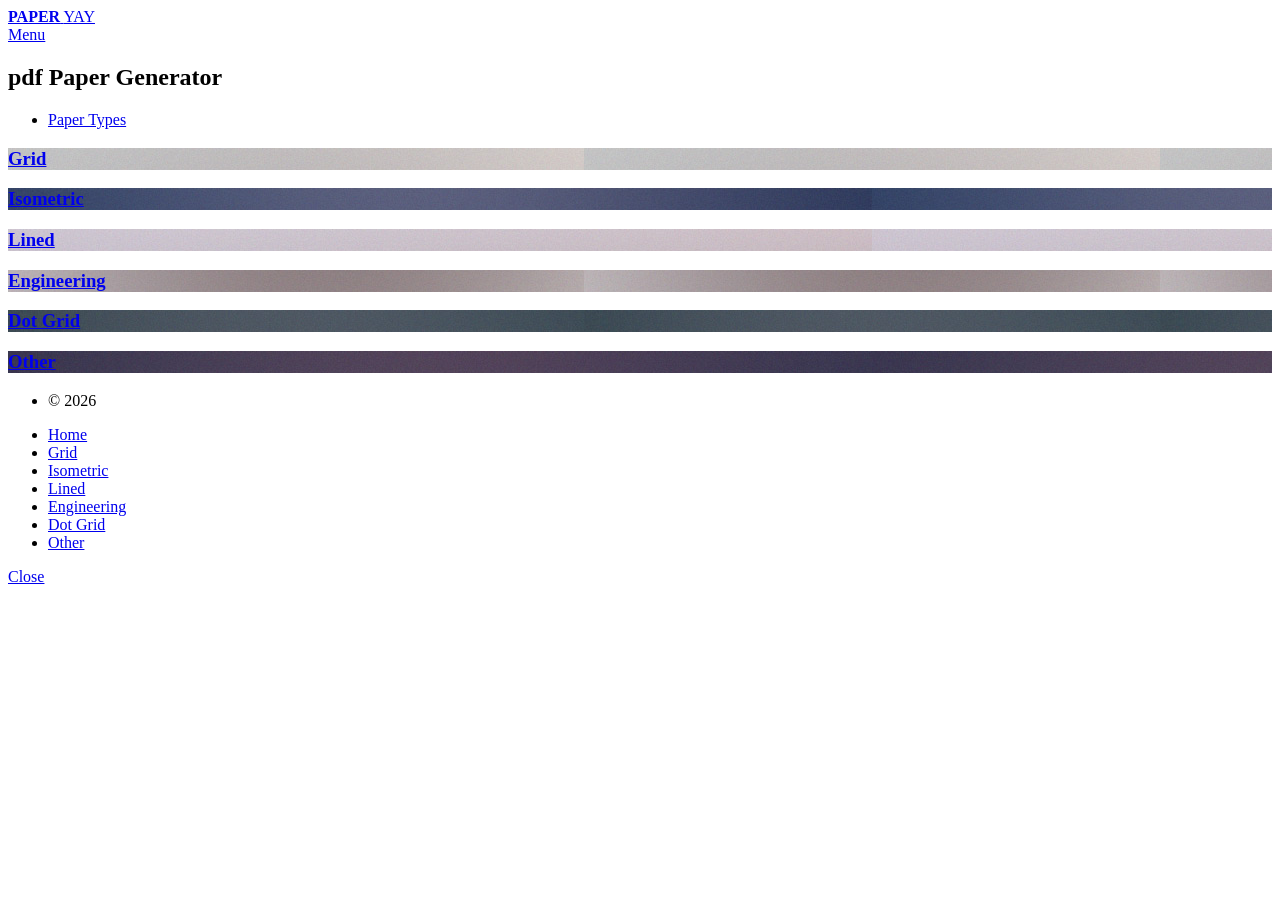
==== commit 538f1cde: "misc" ====
--- a/index.html
+++ b/index.html
@@ -66,7 +66,7 @@
 										<img src="images/pic02.jpg" alt="" />
 									</span>
 									<header class="major">
-										<h3><a href="landing.html" class="link">Isometric</a></h3>
+										<h3><a href="isometric.html" class="link">Isometric</a></h3>
 									</header>
 								</article>
 								<article>
@@ -74,7 +74,7 @@
 										<img src="images/pic03.jpg" alt="" />
 									</span>
 									<header class="major">
-										<h3><a href="landing.html" class="link">Lined</a></h3>
+										<h3><a href="lined.html" class="link">Lined</a></h3>
 									</header>
 								</article>
 								<article>
@@ -90,7 +90,7 @@
 										<img src="images/pic05.jpg" alt="" />
 									</span>
 									<header class="major">
-										<h3><a href="landing.html" class="link">Dot Grid</a></h3>
+										<h3><a href="dotgrid.html" class="link">Dot Grid</a></h3>
 									</header>
 								</article>
 								<article>
--- a/assets/css/main.css
+++ b/assets/css/main.css
@@ -113,86 +113,12 @@
 			transition: none !important;
 		}
 
-
-/* Switch */
-/* The switch - the box around the slider */
-.switch {
-  position: relative;
-  display: inline-block;
-  width: 60px;
-  height: 34px;
-}
-
-/* Hide default HTML checkbox */
-.switch input {
-  opacity: 0;
-  width: 0;
-  height: 0;
-}
-
-/* The slider */
-.slider {
-  position: absolute;
-  cursor: pointer;
-  top: 0;
-  left: 0;
-  right: 0;
-  bottom: 0;
-  background-color: #ccc;
-  -webkit-transition: .4s;
-  transition: .4s;
-}
-
-.slider:before {
-  position: absolute;
-  content: "";
-  height: 26px;
-  width: 26px;
-  left: 4px;
-  bottom: 4px;
-  background-color: white;
-  -webkit-transition: .4s;
-  transition: .4s;
-}
-
-input:checked + .slider {
-  background-color: #2196F3;
-}
-
-input:focus + .slider {
-  box-shadow: 0 0 1px #2196F3;
-}
-
-input:checked + .slider:before {
-  -webkit-transform: translateX(26px);
-  -ms-transform: translateX(26px);
-  transform: translateX(26px);
-}
-
-/* Rounded sliders */
-.slider.round {
-  border-radius: 34px;
-}
-
-.slider.round:before {
-  border-radius: 50%;
-}
-
 /* Type */
 
-	body, select, textarea {
+	body, input, select, textarea {
 		color: #ffffff;
 		font-family: "Source Sans Pro", Helvetica, sans-serif;
 		font-size: 17pt;
-		font-weight: 300;
-		letter-spacing: 0.025em;
-		line-height: 1.65;
-	}
-
-	input {
-		color: #000000;
-		font-family: "Source Sans Pro", Helvetica, sans-serif;
-		font-size: 18pt;
 		font-weight: 300;
 		letter-spacing: 0.025em;
 		line-height: 1.65;
@@ -2030,8 +1956,8 @@
 	}
 
 		select option {
-			color: #ffffff; /* #ffffff; */
-			background: #242943; /*#242943;*/
+			color: #ffffff;
+			background: #242943;
 		}
 
 		select:focus::-ms-value {
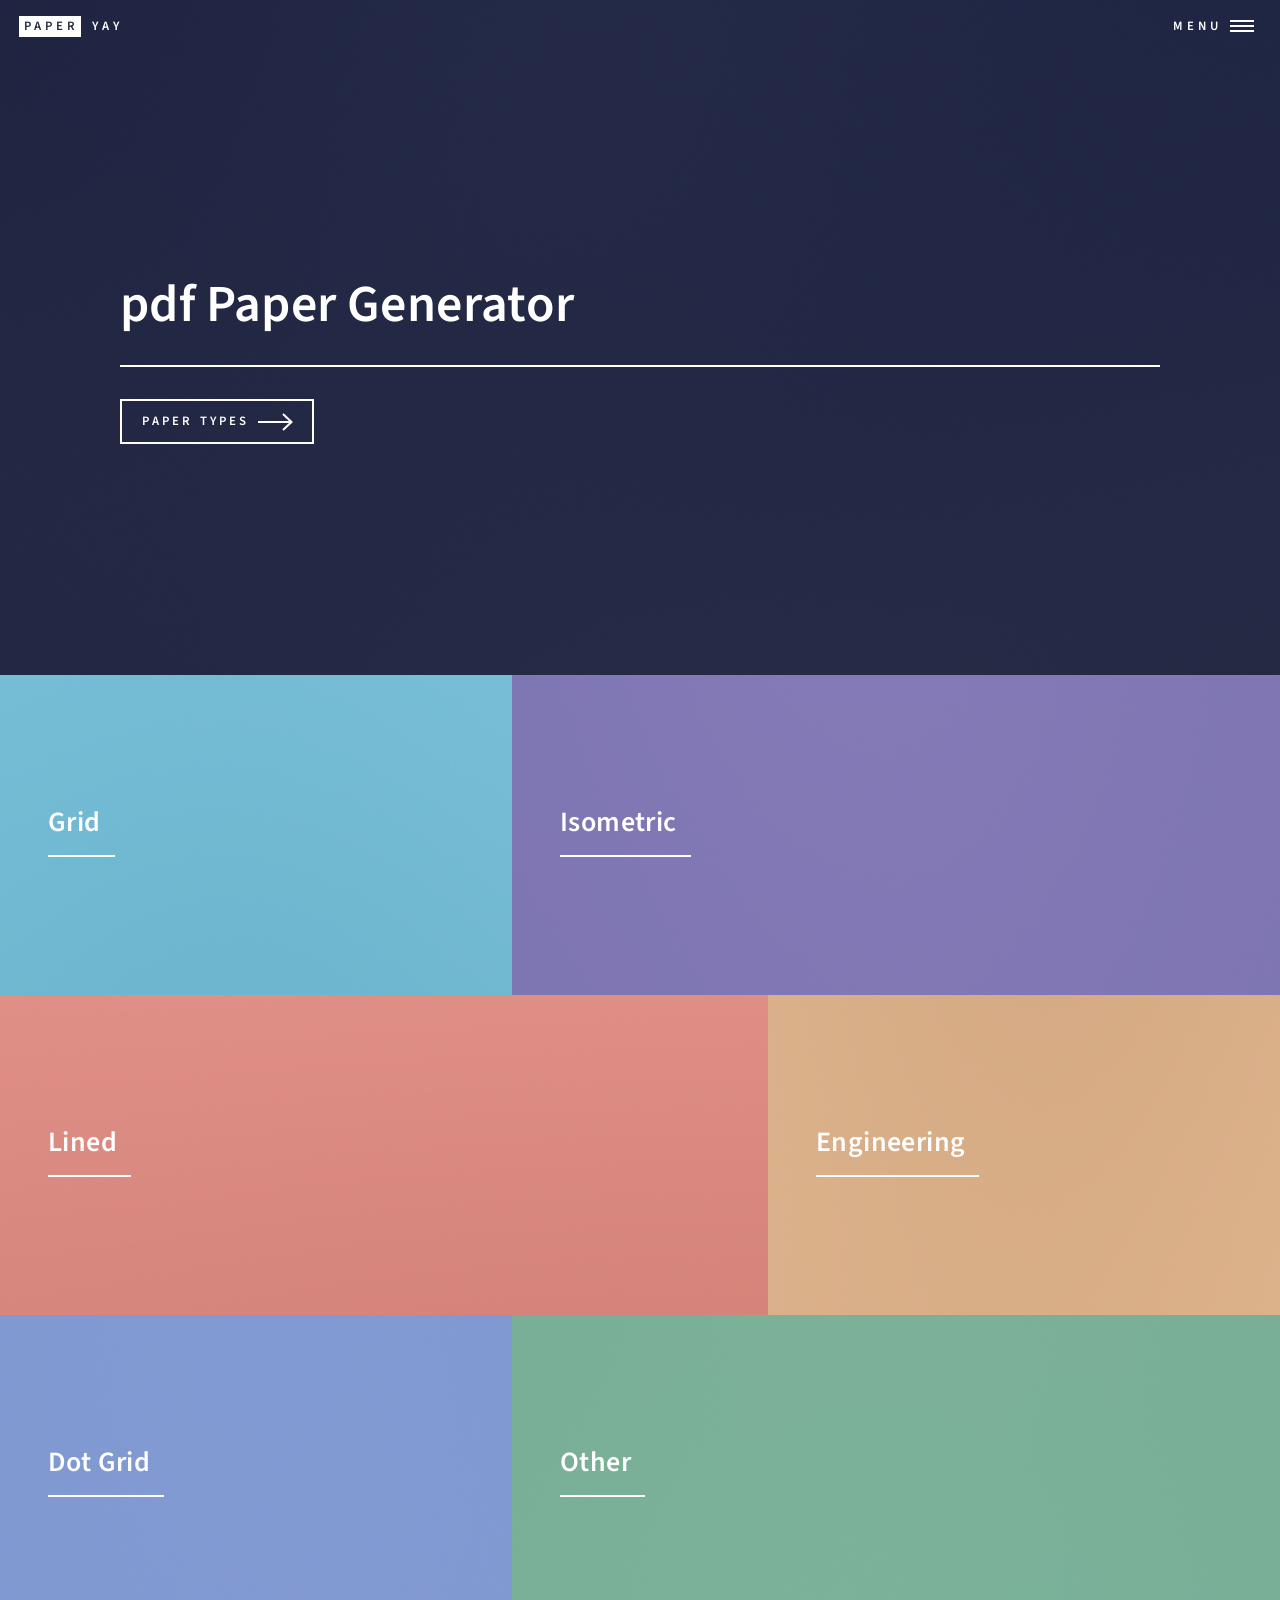
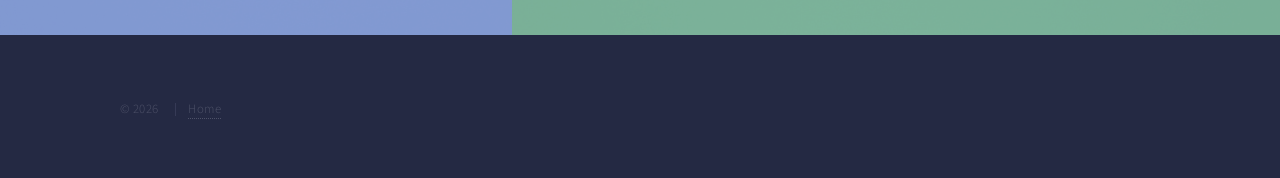
==== commit 50fdb2c1: "eng ppe" ====
--- a/index.html
+++ b/index.html
@@ -1,143 +1,129 @@
 <!DOCTYPE HTML>
 <html>
-	<head>
-		<title>Paper Generator</title>
-		<meta charset="utf-8" />
-		<meta name="viewport" content="width=device-width, initial-scale=1, user-scalable=no" />
-		<link rel="stylesheet" href="assets/css/main.css" />
-		<noscript><link rel="stylesheet" href="assets/css/noscript.css" /></noscript>
-	</head>
-	<body class="is-preload">
+<head>
+	<title>Paper Generator</title>
+	<meta charset="utf-8" />
+	<meta name="viewport" content="width=device-width, initial-scale=1, user-scalable=no" />
+	<link rel="stylesheet" href="assets/css/main.css" />
+	<noscript><link rel="stylesheet" href="assets/css/noscript.css" /></noscript>
+</head>
+	
+<body class="is-preload">
 
-		<!-- Wrapper -->
-			<div id="wrapper">
+	<!-- Wrapper -->
+	<div id="wrapper">
 
-				<!-- Header -->
-					<header id="header" class="alt">
-						<a href="index.html" class="logo"><strong>PAPER</strong> <span>YAY</span></a>
-						<nav>
-							<a href="#menu">Menu</a>
-						</nav>
+		<!-- Header -->
+		<header id="header" class="alt">
+			<a href="index.html" class="logo"><strong>PAPER</strong> <span>YAY</span></a>
+			<nav><a href="#menu">Menu</a></nav>
+		</header>
+
+		<!-- Menu -->
+		<nav id="menu">
+			<ul class="links">
+				<li><a href="index.html">Home</a></li>
+				<li><a href="grid.html">Grid</a></li>
+				<li><a href="isometric.html">Isometric</a></li>
+				<li><a href="lined.html">Lined</a></li>
+				<li><a href="engineering.html">Engineering</a></li>
+				<li><a href="dotgrid.html">Dot Grid</a></li>
+				<li><a href="elements.html">Other</a></li>
+			</ul>
+		</nav>
+
+		<!-- Banner -->
+		<section id="banner" class="major">
+			<div class="inner">
+				<header class="major">
+					<h1>pdf Paper Generator</h1>
+				</header>
+				<div class="content">
+		
+					<ul class="actions">
+						<li><a href="#one" class="button next scrolly">Paper Types</a></li>
+					</ul>
+				</div>
+			</div>
+		</section>
+
+		<!-- Main -->
+		<div id="main">
+			<!-- One -->
+			<section id="one" class="tiles">
+				<article>
+					<span class="image">
+						<img src="images/pic01.jpg" alt="" />
+					</span>
+					<header class="major">
+						<h3><a href="grid.html" class="link">Grid</a></h3>
 					</header>
+				</article>
+				<article>
+					<span class="image">
+						<img src="images/pic02.jpg" alt="" />
+					</span>
+					<header class="major">
+						<h3><a href="isometric.html" class="link">Isometric</a></h3>
+					</header>
+				</article>
+				<article>
+					<span class="image">
+						<img src="images/pic03.jpg" alt="" />
+					</span>
+					<header class="major">
+						<h3><a href="lined.html" class="link">Lined</a></h3>
+					</header>
+				</article>
+				<article>
+					<span class="image">
+						<img src="images/pic04.jpg" alt="" />
+					</span>
+					<header class="major">
+						<h3><a href="engineering.html" class="link">Engineering</a></h3>
+					</header>
+				</article>
+				<article>
+					<span class="image">
+						<img src="images/pic05.jpg" alt="" />
+					</span>
+					<header class="major">
+						<h3><a href="dotgrid.html" class="link">Dot Grid</a></h3>
+					</header>
+				</article>
+				<article>
+					<span class="image">
+						<img src="images/pic06.jpg" alt="" />
+					</span>
+					<header class="major">
+						<h3><a href="landing.html" class="link">Other</a></h3>
+					</header>
+				</article>
+			</section>
+		</div>
 
-				<!-- Menu -->
-					<nav id="menu">
-						<ul class="links">
-							<li><a href="index.html">Home</a></li>
-							<li><a href="grid.html">Grid</a></li>
-							<li><a href="isometric.html">Isometric</a></li>
-							<li><a href="lined.html">Lined</a></li>
-							<li><a href="engineering.html">Engineering</a></li>
-							<li><a href="dotgrid.html">Dot Grid</a></li>
-							<li><a href="elements.html">Other</a></li>
-						</ul>
-					</nav>
+		<!-- Footer -->
+		<footer id="footer">
+			<div class="inner">
+				<ul class="copyright">
+					<li>&copy; 2026</li>
+					<li><a href="index.html.html">Home</a></li>
+				</ul>
+			</div>
+		</footer>
 
-				<!-- Banner -->
-					<section id="banner" class="major">
-						<div class="inner">
-							<header class="major">
-								<h1>pdf Paper Generator</h1>
-							</header>
-							<div class="content">
-		
-								<ul class="actions">
-									<li><a href="#one" class="button next scrolly">Paper Types</a></li>
-								</ul>
-							</div>
-						</div>
-					</section>
+	</div>
 
-				<!-- Main -->
-					<div id="main">
+	<!-- Scripts -->
+	<script src="assets/js/jquery.min.js"></script>
+	<script src="assets/js/jquery.scrolly.min.js"></script>
+	<script src="assets/js/jquery.scrollex.min.js"></script>
+	<script src="assets/js/browser.min.js"></script>
+	<script src="assets/js/breakpoints.min.js"></script>
+	<script src="assets/js/util.js"></script>
+	<script src="assets/js/paper.js"></script>
+	<script src="assets/js/main.js"></script>
 
-						<!-- One -->
-							<section id="one" class="tiles">
-								<article>
-									<span class="image">
-										<img src="images/pic01.jpg" alt="" />
-									</span>
-									<header class="major">
-										<h3><a href="grid.html" class="link">Grid</a></h3>
-									</header>
-								</article>
-								<article>
-									<span class="image">
-										<img src="images/pic02.jpg" alt="" />
-									</span>
-									<header class="major">
-										<h3><a href="isometric.html" class="link">Isometric</a></h3>
-									</header>
-								</article>
-								<article>
-									<span class="image">
-										<img src="images/pic03.jpg" alt="" />
-									</span>
-									<header class="major">
-										<h3><a href="lined.html" class="link">Lined</a></h3>
-									</header>
-								</article>
-								<article>
-									<span class="image">
-										<img src="images/pic04.jpg" alt="" />
-									</span>
-									<header class="major">
-										<h3><a href="engineering.html" class="link">Engineering</a></h3>
-									</header>
-								</article>
-								<article>
-									<span class="image">
-										<img src="images/pic05.jpg" alt="" />
-									</span>
-									<header class="major">
-										<h3><a href="dotgrid.html" class="link">Dot Grid</a></h3>
-									</header>
-								</article>
-								<article>
-									<span class="image">
-										<img src="images/pic06.jpg" alt="" />
-									</span>
-									<header class="major">
-										<h3><a href="landing.html" class="link">Other</a></h3>
-									</header>
-								</article>
-							</section>
+</body>
 
-						<!-- Two -->
-							<!-- <section id="two">
-								<div class="inner">
-									<header class="major">
-										<h2>Massa libero</h2>
-									</header>
-									<p>Nullam et orci eu lorem consequat tincidunt vivamus et sagittis libero. Mauris aliquet magna magna sed nunc rhoncus pharetra. Pellentesque condimentum sem. In efficitur ligula tate urna. Maecenas laoreet massa vel lacinia pellentesque lorem ipsum dolor. Nullam et orci eu lorem consequat tincidunt. Vivamus et sagittis libero. Mauris aliquet magna magna sed nunc rhoncus amet pharetra et feugiat tempus.</p>
-									<ul class="actions">
-										<li><a href="landing.html" class="button next">Get Started</a></li>
-									</ul>
-								</div>
-							</section>-->
-
-					</div>
-
-				<!-- Footer -->
-					<footer id="footer">
-						<div class="inner">
-							<ul class="copyright">
-								<li>&copy; 2026</li>
-							</ul>
-						</div>
-					</footer>
-
-			</div>
-
-		<!-- Scripts -->
-			<script src="assets/js/jquery.min.js"></script>
-			<script src="assets/js/jquery.scrolly.min.js"></script>
-			<script src="assets/js/jquery.scrollex.min.js"></script>
-			<script src="assets/js/browser.min.js"></script>
-			<script src="assets/js/breakpoints.min.js"></script>
-			<script src="assets/js/util.js"></script>
-			<script src="assets/js/paper.js"></script>
-			<script src="assets/js/main.js"></script>
-
-	</body>
 </html>
--- a/assets/css/main.css
+++ b/assets/css/main.css
@@ -1,11 +1,5 @@
 @import url(fontawesome-all.min.css);
 @import url("https://fonts.googleapis.com/css?family=Source+Sans+Pro:300,300italic,600,600italic");
-
-/*
-	Forty by HTML5 UP
-	html5up.net | @ajlkn
-	Free for personal and commercial use under the CCA 3.0 license (html5up.net/license)
-*/
 
 html, body, div, span, applet, object,
 iframe, h1, h2, h3, h4, h5, h6, p, blockquote,
@@ -73,1821 +67,301 @@
 }
 
 /* Basic */
-
-	@-ms-viewport {
-		width: device-width;
-	}
-
-	body {
-		-ms-overflow-style: scrollbar;
-	}
-
-	@media screen and (max-width: 480px) {
-
-		html, body {
-			min-width: 320px;
-		}
-
-	}
-
-	html {
-		box-sizing: border-box;
-	}
-
-	*, *:before, *:after {
-		box-sizing: inherit;
-	}
-
-	body {
-		background: #242943;
-	}
-
-		body.is-preload *, body.is-preload *:before, body.is-preload *:after {
-			-moz-animation: none !important;
-			-webkit-animation: none !important;
-			-ms-animation: none !important;
-			animation: none !important;
-			-moz-transition: none !important;
-			-webkit-transition: none !important;
-			-ms-transition: none !important;
-			transition: none !important;
-		}
+@-ms-viewport {
+	width: device-width;
+}
+
+body {
+	-ms-overflow-style: scrollbar;
+}
+
+@media screen and (max-width: 480px) {
+	html, body {
+		min-width: 320px;
+	}
+}
+
+html {
+	box-sizing: border-box;
+}
+*, *:before, *:after {
+	box-sizing: inherit;
+}
+
+body {
+	background: #242943; /*#242943*/
+}
+
+	body.is-preload *, body.is-preload *:before, body.is-preload *:after {
+		-moz-animation: none !important;
+		-webkit-animation: none !important;
+		-ms-animation: none !important;
+		animation: none !important;
+		-moz-transition: none !important;
+		-webkit-transition: none !important;
+		-ms-transition: none !important;
+		transition: none !important;
+	}
 
 /* Type */
-
-	body, input, select, textarea {
-		color: #ffffff;
-		font-family: "Source Sans Pro", Helvetica, sans-serif;
-		font-size: 17pt;
-		font-weight: 300;
-		letter-spacing: 0.025em;
-		line-height: 1.65;
-	}
-
-		@media screen and (max-width: 1680px) {
-
-			body, input, select, textarea {
-				font-size: 14pt;
-			}
-
-		}
-
-		@media screen and (max-width: 1280px) {
-
-			body, input, select, textarea {
-				font-size: 12pt;
-			}
-
-		}
-
-		@media screen and (max-width: 360px) {
-
-			body, input, select, textarea {
-				font-size: 11pt;
-			}
-
-		}
-
-	a {
-		-moz-transition: color 0.2s ease-in-out, border-bottom-color 0.2s ease-in-out;
-		-webkit-transition: color 0.2s ease-in-out, border-bottom-color 0.2s ease-in-out;
-		-ms-transition: color 0.2s ease-in-out, border-bottom-color 0.2s ease-in-out;
-		transition: color 0.2s ease-in-out, border-bottom-color 0.2s ease-in-out;
-		border-bottom: dotted 1px;
+body, select, textarea {
+	color: #ffffff;
+	font-family: "Source Sans Pro", Helvetica, sans-serif;
+	font-size: 17pt;
+	font-weight: 300;
+	letter-spacing: 0.025em;
+	line-height: 1.65;
+}
+	
+input {
+	color:  #000000;
+	font-family: "Source Sans Pro", Helvetica, sans-serif;
+	font-size: 17pt;
+	font-weight: 300;
+	letter-spacing: 0.025em;
+	line-height: 1.65;
+}
+
+@media screen and (max-width: 1680px) {body, input, select, textarea {font-size: 14pt;}}				
+@media screen and (max-width: 1280px) {body, input, select, textarea {font-size: 12pt;}}
+@media screen and (max-width: 360px) {body, input, select, textarea {font-size: 11pt;}}
+
+a {
+	-moz-transition: color 0.2s ease-in-out, border-bottom-color 0.2s ease-in-out;
+	-webkit-transition: color 0.2s ease-in-out, border-bottom-color 0.2s ease-in-out;
+	-ms-transition: color 0.2s ease-in-out, border-bottom-color 0.2s ease-in-out;
+	transition: color 0.2s ease-in-out, border-bottom-color 0.2s ease-in-out;
+	border-bottom: dotted 1px;
+	color: inherit;
+	text-decoration: none;
+}
+
+	a:hover {
+		border-bottom-color: transparent;
+		color: #9bf1ff !important;
+	}
+	a:active {
+		color: #53e3fb !important;
+	}
+
+strong, b {
+	color: #ffffff;
+	font-weight: 600;
+}
+
+em, i {
+	font-style: italic;
+}
+
+p {
+	margin: 0 0 2em 0;
+}
+
+h1, h2, h3, h4, h5, h6 {
+	color: #ffffff;
+	font-weight: 600;
+	line-height: 1.65;
+	margin: 0 0 1em 0;
+}
+
+	h1 a, h2 a, h3 a, h4 a, h5 a, h6 a {
 		color: inherit;
-		text-decoration: none;
-	}
-
-		a:hover {
-			border-bottom-color: transparent;
-			color: #9bf1ff !important;
-		}
-
-		a:active {
-			color: #53e3fb !important;
-		}
-
-	strong, b {
-		color: #ffffff;
-		font-weight: 600;
-	}
-
-	em, i {
-		font-style: italic;
-	}
-
-	p {
-		margin: 0 0 2em 0;
-	}
-
-	h1, h2, h3, h4, h5, h6 {
-		color: #ffffff;
-		font-weight: 600;
-		line-height: 1.65;
-		margin: 0 0 1em 0;
-	}
-
-		h1 a, h2 a, h3 a, h4 a, h5 a, h6 a {
-			color: inherit;
-			border-bottom: 0;
-		}
-
-	h1 {
-		font-size: 2.5em;
-	}
-
-	h2 {
-		font-size: 1.75em;
-	}
-
-	h3 {
-		font-size: 1.35em;
-	}
-
-	h4 {
-		font-size: 1.1em;
-	}
-
-	h5 {
-		font-size: 0.9em;
-	}
-
-	h6 {
-		font-size: 0.7em;
-	}
-
-	@media screen and (max-width: 736px) {
-
-		h1 {
-			font-size: 2em;
-		}
-
-		h2 {
-			font-size: 1.5em;
-		}
-
-		h3 {
-			font-size: 1.25em;
-		}
-
-	}
-
-	sub {
-		font-size: 0.8em;
-		position: relative;
-		top: 0.5em;
-	}
-
-	sup {
-		font-size: 0.8em;
-		position: relative;
-		top: -0.5em;
-	}
-
-	blockquote {
-		border-left: solid 4px rgba(212, 212, 255, 0.1);
-		font-style: italic;
-		margin: 0 0 2em 0;
-		padding: 0.5em 0 0.5em 2em;
-	}
-
-	code {
-		background: rgba(212, 212, 255, 0.035);
-		font-family: "Courier New", monospace;
-		font-size: 0.9em;
-		margin: 0 0.25em;
-		padding: 0.25em 0.65em;
-	}
-
-	pre {
-		-webkit-overflow-scrolling: touch;
-		font-family: "Courier New", monospace;
-		font-size: 0.9em;
-		margin: 0 0 2em 0;
-	}
-
-		pre code {
-			display: block;
-			line-height: 1.75;
-			padding: 1em 1.5em;
-			overflow-x: auto;
-		}
-
-	hr {
-		border: 0;
-		border-bottom: solid 1px rgba(212, 212, 255, 0.1);
-		margin: 2em 0;
-	}
-
-		hr.major {
-			margin: 3em 0;
-		}
-
-	.align-left {
-		text-align: left;
-	}
-
-	.align-center {
-		text-align: center;
-	}
-
-	.align-right {
-		text-align: right;
-	}
-
-/* Row */
-
-	.row {
+		border-bottom: 0;
+	}
+
+h1 {
+	font-size: 2.5em;
+}
+
+h2 {
+	font-size: 1.75em;
+}
+
+h3 {
+	font-size: 1.35em;
+}
+
+h4 {
+	font-size: 1.1em;
+}
+
+h5 {
+	font-size: 0.9em;
+}
+
+h6 {
+	font-size: 0.7em;
+}
+
+@media screen and (max-width: 736px) {
+	h1 {font-size: 2em;}
+	h2 {font-size: 1.5em;}
+	h3 {font-size: 1.25em;}
+}
+
+sub {
+	font-size: 0.8em;
+	position: relative;
+	top: 0.5em;
+}
+
+sup {
+	font-size: 0.8em;
+	position: relative;
+	top: -0.5em;
+}
+
+blockquote {
+	border-left: solid 4px rgba(212, 212, 255, 0.1);
+	font-style: italic;
+	margin: 0 0 2em 0;
+	padding: 0.5em 0 0.5em 2em;
+}
+
+code {
+	background: rgba(212, 212, 255, 0.035);
+	font-family: "Courier New", monospace;
+	font-size: 0.9em;
+	margin: 0 0.25em;
+	padding: 0.25em 0.65em;
+}
+
+pre {
+	-webkit-overflow-scrolling: touch;
+	font-family: "Courier New", monospace;
+	font-size: 0.9em;
+	margin: 0 0 2em 0;
+}
+
+	pre code {
+		display: block;
+		line-height: 1.75;
+		padding: 1em 1.5em;
+		overflow-x: auto;
+	}
+
+hr {
+	border: 0;
+	border-bottom: solid 1px rgba(212, 212, 255, 0.1);
+	margin: 2em 0;
+}
+
+	hr.major {
+		margin: 3em 0;
+	}
+
+.align-left {
+	text-align: left;
+}
+
+.align-center {
+	text-align: center;
+}
+
+.align-right {
+	text-align: right;
+}
+
+/* Section/Article */
+section.special, article.special {
+	text-align: center;
+}
+
+header.major {
+	width: -moz-max-content;
+	width: -webkit-max-content;
+	width: -ms-max-content;
+	width: max-content;
+	margin-bottom: 2em;
+}
+
+header.major > :first-child {
+	margin-bottom: 0;
+	width: calc(100% + 0.5em);
+}
+
+	header.major > :first-child:after {
+		content: '';
+		background-color: #ffffff;
+		display: block;
+		height: 2px;
+		margin: 0.325em 0 0.5em 0;
+		width: 100%;
+	}
+
+header.major > p {
+	font-size: 0.7em;
+	font-weight: 600;
+	letter-spacing: 0.25em;
+	margin-bottom: 0;
+	text-transform: uppercase;
+}
+
+body.is-ie header.major > :first-child:after {
+	max-width: 9em;
+}
+
+body.is-ie header.major > h1:after {
+	max-width: 100% !important;
+}
+
+@media screen and (max-width: 736px) {header.major > p br {display: none;}}
+			
+
+/* Form */
+form {
+	margin: 0 0 2em 0;
+}
+	form > :last-child {
+		margin-bottom: 0;
+	}
+	form > .fields {
+		display: -moz-flex;
+		display: -webkit-flex;
+		display: -ms-flex;
 		display: flex;
+		-moz-flex-wrap: wrap;
+		-webkit-flex-wrap: wrap;
+		-ms-flex-wrap: wrap;
 		flex-wrap: wrap;
-		box-sizing: border-box;
-		align-items: stretch;
-	}
-
-		.row > * {
-			box-sizing: border-box;
-		}
-
-		.row.gtr-uniform > * > :last-child {
-			margin-bottom: 0;
-		}
-
-		.row.aln-left {
-			justify-content: flex-start;
-		}
-
-		.row.aln-center {
-			justify-content: center;
-		}
-
-		.row.aln-right {
-			justify-content: flex-end;
-		}
-
-		.row.aln-top {
-			align-items: flex-start;
-		}
-
-		.row.aln-middle {
-			align-items: center;
-		}
-
-		.row.aln-bottom {
-			align-items: flex-end;
-		}
-
-		.row > .imp {
-			order: -1;
-		}
-
-		.row > .col-1 {
-			width: 8.33333%;
-		}
-
-		.row > .off-1 {
-			margin-left: 8.33333%;
-		}
-
-		.row > .col-2 {
-			width: 16.66667%;
-		}
-
-		.row > .off-2 {
-			margin-left: 16.66667%;
-		}
-
-		.row > .col-3 {
-			width: 25%;
-		}
-
-		.row > .off-3 {
-			margin-left: 25%;
-		}
-
-		.row > .col-4 {
-			width: 33.33333%;
-		}
-
-		.row > .off-4 {
-			margin-left: 33.33333%;
-		}
-
-		.row > .col-5 {
-			width: 41.66667%;
-		}
-
-		.row > .off-5 {
-			margin-left: 41.66667%;
-		}
-
-		.row > .col-6 {
-			width: 50%;
-		}
-
-		.row > .off-6 {
-			margin-left: 50%;
-		}
-
-		.row > .col-7 {
-			width: 58.33333%;
-		}
-
-		.row > .off-7 {
-			margin-left: 58.33333%;
-		}
-
-		.row > .col-8 {
-			width: 66.66667%;
-		}
-
-		.row > .off-8 {
-			margin-left: 66.66667%;
-		}
-
-		.row > .col-9 {
-			width: 75%;
-		}
-
-		.row > .off-9 {
-			margin-left: 75%;
-		}
-
-		.row > .col-10 {
-			width: 83.33333%;
-		}
-
-		.row > .off-10 {
-			margin-left: 83.33333%;
-		}
-
-		.row > .col-11 {
-			width: 91.66667%;
-		}
-
-		.row > .off-11 {
-			margin-left: 91.66667%;
-		}
-
-		.row > .col-12 {
-			width: 100%;
-		}
-
-		.row > .off-12 {
-			margin-left: 100%;
-		}
-
-		.row.gtr-0 {
-			margin-top: 0;
-			margin-left: 0em;
-		}
-
-			.row.gtr-0 > * {
-				padding: 0 0 0 0em;
-			}
-
-			.row.gtr-0.gtr-uniform {
-				margin-top: 0em;
-			}
-
-				.row.gtr-0.gtr-uniform > * {
-					padding-top: 0em;
-				}
-
-		.row.gtr-25 {
-			margin-top: 0;
-			margin-left: -0.5em;
-		}
-
-			.row.gtr-25 > * {
-				padding: 0 0 0 0.5em;
-			}
-
-			.row.gtr-25.gtr-uniform {
-				margin-top: -0.5em;
-			}
-
-				.row.gtr-25.gtr-uniform > * {
-					padding-top: 0.5em;
-				}
-
-		.row.gtr-50 {
-			margin-top: 0;
-			margin-left: -1em;
-		}
-
-			.row.gtr-50 > * {
-				padding: 0 0 0 1em;
-			}
-
-			.row.gtr-50.gtr-uniform {
-				margin-top: -1em;
-			}
-
-				.row.gtr-50.gtr-uniform > * {
-					padding-top: 1em;
-				}
-
-		.row {
-			margin-top: 0;
-			margin-left: -2em;
-		}
-
-			.row > * {
-				padding: 0 0 0 2em;
-			}
-
-			.row.gtr-uniform {
-				margin-top: -2em;
-			}
-
-				.row.gtr-uniform > * {
-					padding-top: 2em;
-				}
-
-		.row.gtr-150 {
-			margin-top: 0;
-			margin-left: -3em;
-		}
-
-			.row.gtr-150 > * {
-				padding: 0 0 0 3em;
-			}
-
-			.row.gtr-150.gtr-uniform {
-				margin-top: -3em;
-			}
-
-				.row.gtr-150.gtr-uniform > * {
-					padding-top: 3em;
-				}
-
-		.row.gtr-200 {
-			margin-top: 0;
-			margin-left: -4em;
-		}
-
-			.row.gtr-200 > * {
-				padding: 0 0 0 4em;
-			}
-
-			.row.gtr-200.gtr-uniform {
-				margin-top: -4em;
-			}
-
-				.row.gtr-200.gtr-uniform > * {
-					padding-top: 4em;
-				}
-
-		@media screen and (max-width: 1680px) {
-
-			.row {
-				display: flex;
-				flex-wrap: wrap;
-				box-sizing: border-box;
-				align-items: stretch;
-			}
-
-				.row > * {
-					box-sizing: border-box;
-				}
-
-				.row.gtr-uniform > * > :last-child {
-					margin-bottom: 0;
-				}
-
-				.row.aln-left {
-					justify-content: flex-start;
-				}
-
-				.row.aln-center {
-					justify-content: center;
-				}
-
-				.row.aln-right {
-					justify-content: flex-end;
-				}
-
-				.row.aln-top {
-					align-items: flex-start;
-				}
-
-				.row.aln-middle {
-					align-items: center;
-				}
-
-				.row.aln-bottom {
-					align-items: flex-end;
-				}
-
-				.row > .imp-xlarge {
-					order: -1;
-				}
-
-				.row > .col-1-xlarge {
-					width: 8.33333%;
-				}
-
-				.row > .off-1-xlarge {
-					margin-left: 8.33333%;
-				}
-
-				.row > .col-2-xlarge {
-					width: 16.66667%;
-				}
-
-				.row > .off-2-xlarge {
-					margin-left: 16.66667%;
-				}
-
-				.row > .col-3-xlarge {
-					width: 25%;
-				}
-
-				.row > .off-3-xlarge {
-					margin-left: 25%;
-				}
-
-				.row > .col-4-xlarge {
-					width: 33.33333%;
-				}
-
-				.row > .off-4-xlarge {
-					margin-left: 33.33333%;
-				}
-
-				.row > .col-5-xlarge {
-					width: 41.66667%;
-				}
-
-				.row > .off-5-xlarge {
-					margin-left: 41.66667%;
-				}
-
-				.row > .col-6-xlarge {
-					width: 50%;
-				}
-
-				.row > .off-6-xlarge {
-					margin-left: 50%;
-				}
-
-				.row > .col-7-xlarge {
-					width: 58.33333%;
-				}
-
-				.row > .off-7-xlarge {
-					margin-left: 58.33333%;
-				}
-
-				.row > .col-8-xlarge {
-					width: 66.66667%;
-				}
-
-				.row > .off-8-xlarge {
-					margin-left: 66.66667%;
-				}
-
-				.row > .col-9-xlarge {
-					width: 75%;
-				}
-
-				.row > .off-9-xlarge {
-					margin-left: 75%;
-				}
-
-				.row > .col-10-xlarge {
-					width: 83.33333%;
-				}
-
-				.row > .off-10-xlarge {
-					margin-left: 83.33333%;
-				}
-
-				.row > .col-11-xlarge {
-					width: 91.66667%;
-				}
-
-				.row > .off-11-xlarge {
-					margin-left: 91.66667%;
-				}
-
-				.row > .col-12-xlarge {
-					width: 100%;
-				}
-
-				.row > .off-12-xlarge {
-					margin-left: 100%;
-				}
-
-				.row.gtr-0 {
-					margin-top: 0;
-					margin-left: 0em;
-				}
-
-					.row.gtr-0 > * {
-						padding: 0 0 0 0em;
-					}
-
-					.row.gtr-0.gtr-uniform {
-						margin-top: 0em;
-					}
-
-						.row.gtr-0.gtr-uniform > * {
-							padding-top: 0em;
-						}
-
-				.row.gtr-25 {
-					margin-top: 0;
-					margin-left: -0.5em;
-				}
-
-					.row.gtr-25 > * {
-						padding: 0 0 0 0.5em;
-					}
-
-					.row.gtr-25.gtr-uniform {
-						margin-top: -0.5em;
-					}
-
-						.row.gtr-25.gtr-uniform > * {
-							padding-top: 0.5em;
-						}
-
-				.row.gtr-50 {
-					margin-top: 0;
-					margin-left: -1em;
-				}
-
-					.row.gtr-50 > * {
-						padding: 0 0 0 1em;
-					}
-
-					.row.gtr-50.gtr-uniform {
-						margin-top: -1em;
-					}
-
-						.row.gtr-50.gtr-uniform > * {
-							padding-top: 1em;
-						}
-
-				.row {
-					margin-top: 0;
-					margin-left: -2em;
-				}
-
-					.row > * {
-						padding: 0 0 0 2em;
-					}
-
-					.row.gtr-uniform {
-						margin-top: -2em;
-					}
-
-						.row.gtr-uniform > * {
-							padding-top: 2em;
-						}
-
-				.row.gtr-150 {
-					margin-top: 0;
-					margin-left: -3em;
-				}
-
-					.row.gtr-150 > * {
-						padding: 0 0 0 3em;
-					}
-
-					.row.gtr-150.gtr-uniform {
-						margin-top: -3em;
-					}
-
-						.row.gtr-150.gtr-uniform > * {
-							padding-top: 3em;
-						}
-
-				.row.gtr-200 {
-					margin-top: 0;
-					margin-left: -4em;
-				}
-
-					.row.gtr-200 > * {
-						padding: 0 0 0 4em;
-					}
-
-					.row.gtr-200.gtr-uniform {
-						margin-top: -4em;
-					}
-
-						.row.gtr-200.gtr-uniform > * {
-							padding-top: 4em;
-						}
-
-		}
-
-		@media screen and (max-width: 1280px) {
-
-			.row {
-				display: flex;
-				flex-wrap: wrap;
-				box-sizing: border-box;
-				align-items: stretch;
-			}
-
-				.row > * {
-					box-sizing: border-box;
-				}
-
-				.row.gtr-uniform > * > :last-child {
-					margin-bottom: 0;
-				}
-
-				.row.aln-left {
-					justify-content: flex-start;
-				}
-
-				.row.aln-center {
-					justify-content: center;
-				}
-
-				.row.aln-right {
-					justify-content: flex-end;
-				}
-
-				.row.aln-top {
-					align-items: flex-start;
-				}
-
-				.row.aln-middle {
-					align-items: center;
-				}
-
-				.row.aln-bottom {
-					align-items: flex-end;
-				}
-
-				.row > .imp-large {
-					order: -1;
-				}
-
-				.row > .col-1-large {
-					width: 8.33333%;
-				}
-
-				.row > .off-1-large {
-					margin-left: 8.33333%;
-				}
-
-				.row > .col-2-large {
-					width: 16.66667%;
-				}
-
-				.row > .off-2-large {
-					margin-left: 16.66667%;
-				}
-
-				.row > .col-3-large {
-					width: 25%;
-				}
-
-				.row > .off-3-large {
-					margin-left: 25%;
-				}
-
-				.row > .col-4-large {
-					width: 33.33333%;
-				}
-
-				.row > .off-4-large {
-					margin-left: 33.33333%;
-				}
-
-				.row > .col-5-large {
-					width: 41.66667%;
-				}
-
-				.row > .off-5-large {
-					margin-left: 41.66667%;
-				}
-
-				.row > .col-6-large {
-					width: 50%;
-				}
-
-				.row > .off-6-large {
-					margin-left: 50%;
-				}
-
-				.row > .col-7-large {
-					width: 58.33333%;
-				}
-
-				.row > .off-7-large {
-					margin-left: 58.33333%;
-				}
-
-				.row > .col-8-large {
-					width: 66.66667%;
-				}
-
-				.row > .off-8-large {
-					margin-left: 66.66667%;
-				}
-
-				.row > .col-9-large {
-					width: 75%;
-				}
-
-				.row > .off-9-large {
-					margin-left: 75%;
-				}
-
-				.row > .col-10-large {
-					width: 83.33333%;
-				}
-
-				.row > .off-10-large {
-					margin-left: 83.33333%;
-				}
-
-				.row > .col-11-large {
-					width: 91.66667%;
-				}
-
-				.row > .off-11-large {
-					margin-left: 91.66667%;
-				}
-
-				.row > .col-12-large {
-					width: 100%;
-				}
-
-				.row > .off-12-large {
-					margin-left: 100%;
-				}
-
-				.row.gtr-0 {
-					margin-top: 0;
-					margin-left: 0em;
-				}
-
-					.row.gtr-0 > * {
-						padding: 0 0 0 0em;
-					}
-
-					.row.gtr-0.gtr-uniform {
-						margin-top: 0em;
-					}
-
-						.row.gtr-0.gtr-uniform > * {
-							padding-top: 0em;
-						}
-
-				.row.gtr-25 {
-					margin-top: 0;
-					margin-left: -0.375em;
-				}
-
-					.row.gtr-25 > * {
-						padding: 0 0 0 0.375em;
-					}
-
-					.row.gtr-25.gtr-uniform {
-						margin-top: -0.375em;
-					}
-
-						.row.gtr-25.gtr-uniform > * {
-							padding-top: 0.375em;
-						}
-
-				.row.gtr-50 {
-					margin-top: 0;
-					margin-left: -0.75em;
-				}
-
-					.row.gtr-50 > * {
-						padding: 0 0 0 0.75em;
-					}
-
-					.row.gtr-50.gtr-uniform {
-						margin-top: -0.75em;
-					}
-
-						.row.gtr-50.gtr-uniform > * {
-							padding-top: 0.75em;
-						}
-
-				.row {
-					margin-top: 0;
-					margin-left: -1.5em;
-				}
-
-					.row > * {
-						padding: 0 0 0 1.5em;
-					}
-
-					.row.gtr-uniform {
-						margin-top: -1.5em;
-					}
-
-						.row.gtr-uniform > * {
-							padding-top: 1.5em;
-						}
-
-				.row.gtr-150 {
-					margin-top: 0;
-					margin-left: -2.25em;
-				}
-
-					.row.gtr-150 > * {
-						padding: 0 0 0 2.25em;
-					}
-
-					.row.gtr-150.gtr-uniform {
-						margin-top: -2.25em;
-					}
-
-						.row.gtr-150.gtr-uniform > * {
-							padding-top: 2.25em;
-						}
-
-				.row.gtr-200 {
-					margin-top: 0;
-					margin-left: -3em;
-				}
-
-					.row.gtr-200 > * {
-						padding: 0 0 0 3em;
-					}
-
-					.row.gtr-200.gtr-uniform {
-						margin-top: -3em;
-					}
-
-						.row.gtr-200.gtr-uniform > * {
-							padding-top: 3em;
-						}
-
-		}
-
-		@media screen and (max-width: 980px) {
-
-			.row {
-				display: flex;
-				flex-wrap: wrap;
-				box-sizing: border-box;
-				align-items: stretch;
-			}
-
-				.row > * {
-					box-sizing: border-box;
-				}
-
-				.row.gtr-uniform > * > :last-child {
-					margin-bottom: 0;
-				}
-
-				.row.aln-left {
-					justify-content: flex-start;
-				}
-
-				.row.aln-center {
-					justify-content: center;
-				}
-
-				.row.aln-right {
-					justify-content: flex-end;
-				}
-
-				.row.aln-top {
-					align-items: flex-start;
-				}
-
-				.row.aln-middle {
-					align-items: center;
-				}
-
-				.row.aln-bottom {
-					align-items: flex-end;
-				}
-
-				.row > .imp-medium {
-					order: -1;
-				}
-
-				.row > .col-1-medium {
-					width: 8.33333%;
-				}
-
-				.row > .off-1-medium {
-					margin-left: 8.33333%;
-				}
-
-				.row > .col-2-medium {
-					width: 16.66667%;
-				}
-
-				.row > .off-2-medium {
-					margin-left: 16.66667%;
-				}
-
-				.row > .col-3-medium {
-					width: 25%;
-				}
-
-				.row > .off-3-medium {
-					margin-left: 25%;
-				}
-
-				.row > .col-4-medium {
-					width: 33.33333%;
-				}
-
-				.row > .off-4-medium {
-					margin-left: 33.33333%;
-				}
-
-				.row > .col-5-medium {
-					width: 41.66667%;
-				}
-
-				.row > .off-5-medium {
-					margin-left: 41.66667%;
-				}
-
-				.row > .col-6-medium {
-					width: 50%;
-				}
-
-				.row > .off-6-medium {
-					margin-left: 50%;
-				}
-
-				.row > .col-7-medium {
-					width: 58.33333%;
-				}
-
-				.row > .off-7-medium {
-					margin-left: 58.33333%;
-				}
-
-				.row > .col-8-medium {
-					width: 66.66667%;
-				}
-
-				.row > .off-8-medium {
-					margin-left: 66.66667%;
-				}
-
-				.row > .col-9-medium {
-					width: 75%;
-				}
-
-				.row > .off-9-medium {
-					margin-left: 75%;
-				}
-
-				.row > .col-10-medium {
-					width: 83.33333%;
-				}
-
-				.row > .off-10-medium {
-					margin-left: 83.33333%;
-				}
-
-				.row > .col-11-medium {
-					width: 91.66667%;
-				}
-
-				.row > .off-11-medium {
-					margin-left: 91.66667%;
-				}
-
-				.row > .col-12-medium {
-					width: 100%;
-				}
-
-				.row > .off-12-medium {
-					margin-left: 100%;
-				}
-
-				.row.gtr-0 {
-					margin-top: 0;
-					margin-left: 0em;
-				}
-
-					.row.gtr-0 > * {
-						padding: 0 0 0 0em;
-					}
-
-					.row.gtr-0.gtr-uniform {
-						margin-top: 0em;
-					}
-
-						.row.gtr-0.gtr-uniform > * {
-							padding-top: 0em;
-						}
-
-				.row.gtr-25 {
-					margin-top: 0;
-					margin-left: -0.375em;
-				}
-
-					.row.gtr-25 > * {
-						padding: 0 0 0 0.375em;
-					}
-
-					.row.gtr-25.gtr-uniform {
-						margin-top: -0.375em;
-					}
-
-						.row.gtr-25.gtr-uniform > * {
-							padding-top: 0.375em;
-						}
-
-				.row.gtr-50 {
-					margin-top: 0;
-					margin-left: -0.75em;
-				}
-
-					.row.gtr-50 > * {
-						padding: 0 0 0 0.75em;
-					}
-
-					.row.gtr-50.gtr-uniform {
-						margin-top: -0.75em;
-					}
-
-						.row.gtr-50.gtr-uniform > * {
-							padding-top: 0.75em;
-						}
-
-				.row {
-					margin-top: 0;
-					margin-left: -1.5em;
-				}
-
-					.row > * {
-						padding: 0 0 0 1.5em;
-					}
-
-					.row.gtr-uniform {
-						margin-top: -1.5em;
-					}
-
-						.row.gtr-uniform > * {
-							padding-top: 1.5em;
-						}
-
-				.row.gtr-150 {
-					margin-top: 0;
-					margin-left: -2.25em;
-				}
-
-					.row.gtr-150 > * {
-						padding: 0 0 0 2.25em;
-					}
-
-					.row.gtr-150.gtr-uniform {
-						margin-top: -2.25em;
-					}
-
-						.row.gtr-150.gtr-uniform > * {
-							padding-top: 2.25em;
-						}
-
-				.row.gtr-200 {
-					margin-top: 0;
-					margin-left: -3em;
-				}
-
-					.row.gtr-200 > * {
-						padding: 0 0 0 3em;
-					}
-
-					.row.gtr-200.gtr-uniform {
-						margin-top: -3em;
-					}
-
-						.row.gtr-200.gtr-uniform > * {
-							padding-top: 3em;
-						}
-
-		}
-
-		@media screen and (max-width: 736px) {
-
-			.row {
-				display: flex;
-				flex-wrap: wrap;
-				box-sizing: border-box;
-				align-items: stretch;
-			}
-
-				.row > * {
-					box-sizing: border-box;
-				}
-
-				.row.gtr-uniform > * > :last-child {
-					margin-bottom: 0;
-				}
-
-				.row.aln-left {
-					justify-content: flex-start;
-				}
-
-				.row.aln-center {
-					justify-content: center;
-				}
-
-				.row.aln-right {
-					justify-content: flex-end;
-				}
-
-				.row.aln-top {
-					align-items: flex-start;
-				}
-
-				.row.aln-middle {
-					align-items: center;
-				}
-
-				.row.aln-bottom {
-					align-items: flex-end;
-				}
-
-				.row > .imp-small {
-					order: -1;
-				}
-
-				.row > .col-1-small {
-					width: 8.33333%;
-				}
-
-				.row > .off-1-small {
-					margin-left: 8.33333%;
-				}
-
-				.row > .col-2-small {
-					width: 16.66667%;
-				}
-
-				.row > .off-2-small {
-					margin-left: 16.66667%;
-				}
-
-				.row > .col-3-small {
-					width: 25%;
-				}
-
-				.row > .off-3-small {
-					margin-left: 25%;
-				}
-
-				.row > .col-4-small {
-					width: 33.33333%;
-				}
-
-				.row > .off-4-small {
-					margin-left: 33.33333%;
-				}
-
-				.row > .col-5-small {
-					width: 41.66667%;
-				}
-
-				.row > .off-5-small {
-					margin-left: 41.66667%;
-				}
-
-				.row > .col-6-small {
-					width: 50%;
-				}
-
-				.row > .off-6-small {
-					margin-left: 50%;
-				}
-
-				.row > .col-7-small {
-					width: 58.33333%;
-				}
-
-				.row > .off-7-small {
-					margin-left: 58.33333%;
-				}
-
-				.row > .col-8-small {
-					width: 66.66667%;
-				}
-
-				.row > .off-8-small {
-					margin-left: 66.66667%;
-				}
-
-				.row > .col-9-small {
-					width: 75%;
-				}
-
-				.row > .off-9-small {
-					margin-left: 75%;
-				}
-
-				.row > .col-10-small {
-					width: 83.33333%;
-				}
-
-				.row > .off-10-small {
-					margin-left: 83.33333%;
-				}
-
-				.row > .col-11-small {
-					width: 91.66667%;
-				}
-
-				.row > .off-11-small {
-					margin-left: 91.66667%;
-				}
-
-				.row > .col-12-small {
-					width: 100%;
-				}
-
-				.row > .off-12-small {
-					margin-left: 100%;
-				}
-
-				.row.gtr-0 {
-					margin-top: 0;
-					margin-left: 0em;
-				}
-
-					.row.gtr-0 > * {
-						padding: 0 0 0 0em;
-					}
-
-					.row.gtr-0.gtr-uniform {
-						margin-top: 0em;
-					}
-
-						.row.gtr-0.gtr-uniform > * {
-							padding-top: 0em;
-						}
-
-				.row.gtr-25 {
-					margin-top: 0;
-					margin-left: -0.3125em;
-				}
-
-					.row.gtr-25 > * {
-						padding: 0 0 0 0.3125em;
-					}
-
-					.row.gtr-25.gtr-uniform {
-						margin-top: -0.3125em;
-					}
-
-						.row.gtr-25.gtr-uniform > * {
-							padding-top: 0.3125em;
-						}
-
-				.row.gtr-50 {
-					margin-top: 0;
-					margin-left: -0.625em;
-				}
-
-					.row.gtr-50 > * {
-						padding: 0 0 0 0.625em;
-					}
-
-					.row.gtr-50.gtr-uniform {
-						margin-top: -0.625em;
-					}
-
-						.row.gtr-50.gtr-uniform > * {
-							padding-top: 0.625em;
-						}
-
-				.row {
-					margin-top: 0;
-					margin-left: -1.25em;
-				}
-
-					.row > * {
-						padding: 0 0 0 1.25em;
-					}
-
-					.row.gtr-uniform {
-						margin-top: -1.25em;
-					}
-
-						.row.gtr-uniform > * {
-							padding-top: 1.25em;
-						}
-
-				.row.gtr-150 {
-					margin-top: 0;
-					margin-left: -1.875em;
-				}
-
-					.row.gtr-150 > * {
-						padding: 0 0 0 1.875em;
-					}
-
-					.row.gtr-150.gtr-uniform {
-						margin-top: -1.875em;
-					}
-
-						.row.gtr-150.gtr-uniform > * {
-							padding-top: 1.875em;
-						}
-
-				.row.gtr-200 {
-					margin-top: 0;
-					margin-left: -2.5em;
-				}
-
-					.row.gtr-200 > * {
-						padding: 0 0 0 2.5em;
-					}
-
-					.row.gtr-200.gtr-uniform {
-						margin-top: -2.5em;
-					}
-
-						.row.gtr-200.gtr-uniform > * {
-							padding-top: 2.5em;
-						}
-
-		}
-
-		@media screen and (max-width: 480px) {
-
-			.row {
-				display: flex;
-				flex-wrap: wrap;
-				box-sizing: border-box;
-				align-items: stretch;
-			}
-
-				.row > * {
-					box-sizing: border-box;
-				}
-
-				.row.gtr-uniform > * > :last-child {
-					margin-bottom: 0;
-				}
-
-				.row.aln-left {
-					justify-content: flex-start;
-				}
-
-				.row.aln-center {
-					justify-content: center;
-				}
-
-				.row.aln-right {
-					justify-content: flex-end;
-				}
-
-				.row.aln-top {
-					align-items: flex-start;
-				}
-
-				.row.aln-middle {
-					align-items: center;
-				}
-
-				.row.aln-bottom {
-					align-items: flex-end;
-				}
-
-				.row > .imp-xsmall {
-					order: -1;
-				}
-
-				.row > .col-1-xsmall {
-					width: 8.33333%;
-				}
-
-				.row > .off-1-xsmall {
-					margin-left: 8.33333%;
-				}
-
-				.row > .col-2-xsmall {
-					width: 16.66667%;
-				}
-
-				.row > .off-2-xsmall {
-					margin-left: 16.66667%;
-				}
-
-				.row > .col-3-xsmall {
-					width: 25%;
-				}
-
-				.row > .off-3-xsmall {
-					margin-left: 25%;
-				}
-
-				.row > .col-4-xsmall {
-					width: 33.33333%;
-				}
-
-				.row > .off-4-xsmall {
-					margin-left: 33.33333%;
-				}
-
-				.row > .col-5-xsmall {
-					width: 41.66667%;
-				}
-
-				.row > .off-5-xsmall {
-					margin-left: 41.66667%;
-				}
-
-				.row > .col-6-xsmall {
-					width: 50%;
-				}
-
-				.row > .off-6-xsmall {
-					margin-left: 50%;
-				}
-
-				.row > .col-7-xsmall {
-					width: 58.33333%;
-				}
-
-				.row > .off-7-xsmall {
-					margin-left: 58.33333%;
-				}
-
-				.row > .col-8-xsmall {
-					width: 66.66667%;
-				}
-
-				.row > .off-8-xsmall {
-					margin-left: 66.66667%;
-				}
-
-				.row > .col-9-xsmall {
-					width: 75%;
-				}
-
-				.row > .off-9-xsmall {
-					margin-left: 75%;
-				}
-
-				.row > .col-10-xsmall {
-					width: 83.33333%;
-				}
-
-				.row > .off-10-xsmall {
-					margin-left: 83.33333%;
-				}
-
-				.row > .col-11-xsmall {
-					width: 91.66667%;
-				}
-
-				.row > .off-11-xsmall {
-					margin-left: 91.66667%;
-				}
-
-				.row > .col-12-xsmall {
-					width: 100%;
-				}
-
-				.row > .off-12-xsmall {
-					margin-left: 100%;
-				}
-
-				.row.gtr-0 {
-					margin-top: 0;
-					margin-left: 0em;
-				}
-
-					.row.gtr-0 > * {
-						padding: 0 0 0 0em;
-					}
-
-					.row.gtr-0.gtr-uniform {
-						margin-top: 0em;
-					}
-
-						.row.gtr-0.gtr-uniform > * {
-							padding-top: 0em;
-						}
-
-				.row.gtr-25 {
-					margin-top: 0;
-					margin-left: -0.3125em;
-				}
-
-					.row.gtr-25 > * {
-						padding: 0 0 0 0.3125em;
-					}
-
-					.row.gtr-25.gtr-uniform {
-						margin-top: -0.3125em;
-					}
-
-						.row.gtr-25.gtr-uniform > * {
-							padding-top: 0.3125em;
-						}
-
-				.row.gtr-50 {
-					margin-top: 0;
-					margin-left: -0.625em;
-				}
-
-					.row.gtr-50 > * {
-						padding: 0 0 0 0.625em;
-					}
-
-					.row.gtr-50.gtr-uniform {
-						margin-top: -0.625em;
-					}
-
-						.row.gtr-50.gtr-uniform > * {
-							padding-top: 0.625em;
-						}
-
-				.row {
-					margin-top: 0;
-					margin-left: -1.25em;
-				}
-
-					.row > * {
-						padding: 0 0 0 1.25em;
-					}
-
-					.row.gtr-uniform {
-						margin-top: -1.25em;
-					}
-
-						.row.gtr-uniform > * {
-							padding-top: 1.25em;
-						}
-
-				.row.gtr-150 {
-					margin-top: 0;
-					margin-left: -1.875em;
-				}
-
-					.row.gtr-150 > * {
-						padding: 0 0 0 1.875em;
-					}
-
-					.row.gtr-150.gtr-uniform {
-						margin-top: -1.875em;
-					}
-
-						.row.gtr-150.gtr-uniform > * {
-							padding-top: 1.875em;
-						}
-
-				.row.gtr-200 {
-					margin-top: 0;
-					margin-left: -2.5em;
-				}
-
-					.row.gtr-200 > * {
-						padding: 0 0 0 2.5em;
-					}
-
-					.row.gtr-200.gtr-uniform {
-						margin-top: -2.5em;
-					}
-
-						.row.gtr-200.gtr-uniform > * {
-							padding-top: 2.5em;
-						}
-
-		}
-
-/* Section/Article */
-
-	section.special, article.special {
-		text-align: center;
-	}
-
-	header.major {
-		width: -moz-max-content;
-		width: -webkit-max-content;
-		width: -ms-max-content;
-		width: max-content;
-		margin-bottom: 2em;
-	}
-
-		header.major > :first-child {
-			margin-bottom: 0;
-			width: calc(100% + 0.5em);
-		}
-
-			header.major > :first-child:after {
-				content: '';
-				background-color: #ffffff;
-				display: block;
-				height: 2px;
-				margin: 0.325em 0 0.5em 0;
-				width: 100%;
-			}
-
-		header.major > p {
-			font-size: 0.7em;
-			font-weight: 600;
-			letter-spacing: 0.25em;
-			margin-bottom: 0;
-			text-transform: uppercase;
-		}
-
-		body.is-ie header.major > :first-child:after {
-			max-width: 9em;
-		}
-
-		body.is-ie header.major > h1:after {
-			max-width: 100% !important;
-		}
-
-	@media screen and (max-width: 736px) {
-
-		header.major > p br {
-			display: none;
-		}
-
-	}
-
-/* Form */
-
-	form {
-		margin: 0 0 2em 0;
-	}
-
-		form > :last-child {
-			margin-bottom: 0;
-		}
-
-		form > .fields {
-			display: -moz-flex;
-			display: -webkit-flex;
-			display: -ms-flex;
-			display: flex;
-			-moz-flex-wrap: wrap;
-			-webkit-flex-wrap: wrap;
-			-ms-flex-wrap: wrap;
-			flex-wrap: wrap;
-			width: calc(100% + 3em);
-			margin: -1.5em 0 2em -1.5em;
-		}
-
-			form > .fields > .field {
-				-moz-flex-grow: 0;
-				-webkit-flex-grow: 0;
-				-ms-flex-grow: 0;
-				flex-grow: 0;
-				-moz-flex-shrink: 0;
-				-webkit-flex-shrink: 0;
-				-ms-flex-shrink: 0;
-				flex-shrink: 0;
-				padding: 1.5em 0 0 1.5em;
-				width: calc(100% - 1.5em);
-			}
-
-				form > .fields > .field.half {
-					width: calc(50% - 0.75em);
-				}
-
-				form > .fields > .field.third {
-					width: calc(100%/3 - 0.5em);
-				}
-
-				form > .fields > .field.quarter {
-					width: calc(25% - 0.375em);
-				}
-
-		@media screen and (max-width: 480px) {
-
-			form > .fields {
-				width: calc(100% + 3em);
-				margin: -1.5em 0 2em -1.5em;
-			}
-
-				form > .fields > .field {
-					padding: 1.5em 0 0 1.5em;
-					width: calc(100% - 1.5em);
-				}
-
-					form > .fields > .field.half {
-						width: calc(100% - 1.5em);
-					}
-
-					form > .fields > .field.third {
-						width: calc(100% - 1.5em);
-					}
-
-					form > .fields > .field.quarter {
-						width: calc(100% - 1.5em);
-					}
-
-		}
+		width: calc(100% + 3em);
+		margin: -1.5em 0 2em -1.5em;
+	}
+		form > .fields > .field {
+			-moz-flex-grow: 0;
+			-webkit-flex-grow: 0;
+			-ms-flex-grow: 0;
+			flex-grow: 0;
+			-moz-flex-shrink: 0;
+			-webkit-flex-shrink: 0;
+			-ms-flex-shrink: 0;
+			flex-shrink: 0;
+			padding: 1.5em 0 0 1.5em;
+			width: calc(100% - 1.5em);
+		}
+			form > .fields > .field.half {
+				width: calc(50% - 0.75em);
+			}
+			form > .fields > .field.third {
+				width: calc(100%/3 - 0.5em);
+			}
+			form > .fields > .field.quarter {
+				width: calc(25% - 0.375em);
+			}
+
+@media screen and (max-width: 480px) {
+	form > .fields {
+		width: calc(100% + 3em);
+		margin: -1.5em 0 2em -1.5em;
+	}
+		form > .fields > .field {
+			padding: 1.5em 0 0 1.5em;
+			width: calc(100% - 1.5em);
+		}
+			form > .fields > .field.half {width: calc(100% - 1.5em);}
+			form > .fields > .field.third {width: calc(100% - 1.5em);}
+			form > .fields > .field.quarter {width: calc(100% - 1.5em);}
+}
 
 	label {
 		color: #ffffff;
@@ -1899,14 +373,9 @@
 		text-transform: uppercase;
 	}
 
-	input[type="text"],
-	input[type="password"],
-	input[type="email"],
-	input[type="tel"],
-	input[type="search"],
-	input[type="url"],
-	select,
-	textarea {
+	input[type="text"], input[type="password"], input[type="email"],
+	input[type="tel"], input[type="search"], input[type="url"],
+	select, textarea {
 		-moz-appearance: none;
 		-webkit-appearance: none;
 		-ms-appearance: none;
@@ -2076,72 +545,70 @@
 	}
 
 /* Box */
-
-	.box {
-		border: solid 1px rgba(212, 212, 255, 0.1);
-		margin-bottom: 2em;
-		padding: 1.5em;
-	}
-
-		.box > :last-child,
-		.box > :last-child > :last-child,
-		.box > :last-child > :last-child > :last-child {
-			margin-bottom: 0;
-		}
-
-		.box.alt {
-			border: 0;
-			border-radius: 0;
-			padding: 0;
-		}
+.box {
+	border: solid 1px rgba(212, 212, 255, 0.1);
+	margin-bottom: 2em;
+	padding: 1.5em;
+}
+
+	.box > :last-child,
+	.box > :last-child > :last-child,
+	.box > :last-child > :last-child > :last-child {
+		margin-bottom: 0;
+	}
+
+	.box.alt {
+		border: 0;
+		border-radius: 0;
+		padding: 0;
+	}
 
 /* Icon */
-
-	.icon {
-		text-decoration: none;
-		border-bottom: none;
-		position: relative;
-	}
-
-		.icon:before {
-			-moz-osx-font-smoothing: grayscale;
-			-webkit-font-smoothing: antialiased;
-			display: inline-block;
-			font-style: normal;
-			font-variant: normal;
-			text-rendering: auto;
-			line-height: 1;
-			text-transform: none !important;
-			font-family: 'Font Awesome 5 Free';
-			font-weight: 400;
-		}
-
-		.icon > .label {
-			display: none;
-		}
-
-		.icon:before {
-			line-height: inherit;
-		}
-
-		.icon.solid:before {
-			font-weight: 900;
-		}
-
-		.icon.brands:before {
-			font-family: 'Font Awesome 5 Brands';
-		}
-
-		.icon.alt:before {
-			background-color: #ffffff;
-			border-radius: 100%;
-			color: #242943;
-			display: inline-block;
-			height: 2em;
-			line-height: 2em;
-			text-align: center;
-			width: 2em;
-		}
+.icon {
+	text-decoration: none;
+	border-bottom: none;
+	position: relative;
+}
+
+	.icon:before {
+		-moz-osx-font-smoothing: grayscale;
+		-webkit-font-smoothing: antialiased;
+		display: inline-block;
+		font-style: normal;
+		font-variant: normal;
+		text-rendering: auto;
+		line-height: 1;
+		text-transform: none !important;
+		font-family: 'Font Awesome 5 Free';
+		font-weight: 400;
+	}
+
+	.icon > .label {
+		display: none;
+	}
+
+	.icon:before {
+		line-height: inherit;
+	}
+
+	.icon.solid:before {
+		font-weight: 900;
+	}
+
+	.icon.brands:before {
+		font-family: 'Font Awesome 5 Brands';
+	}
+
+	.icon.alt:before {
+		background-color: #ffffff;
+		border-radius: 100%;
+		color: #242943;
+		display: inline-block;
+		height: 2em;
+		line-height: 2em;
+		text-align: center;
+		width: 2em;
+	}
 
 	a.icon.alt:before {
 		-moz-transition: background-color 0.2s ease-in-out;
@@ -3374,7 +1841,6 @@
 		}
 
 /* Banner */
-
 	#banner {
 		-moz-align-items: center;
 		-webkit-align-items: center;
@@ -3588,121 +2054,112 @@
 
 /* Main */
 
-	#main {
-		background-color: #2a2f4a;
-	}
-
-		#main > * {
-			border-top: solid 1px rgba(212, 212, 255, 0.1);
-		}
-
-			#main > *:first-child {
-				border-top: 0;
-			}
-
-			#main > * > .inner {
+/*Purple background #2a2f4a */
+#main {
+	background-color: #19151a7a;
+}
+
+	#main > * {
+		border-top: solid 1px rgba(212, 212, 255, 0.1);
+	}
+
+		#main > *:first-child {
+			border-top: 0;
+		}
+
+		#main > * > .inner {
+			padding: 4em 0 2em 0 ;
+			margin: 0 auto;
+			max-width: 65em;
+			width: calc(100% - 6em);
+		}
+
+			@media screen and (max-width: 736px) {
+				#main > * > .inner {
+					padding: 3em 0 1em 0 ;
+					width: calc(100% - 3em);
+				}
+			}
+
+	#main.alt {
+		background-color: transparent;
+		border-bottom: solid 1px rgba(212, 212, 255, 0.1);
+	}
+
+/* Contact */
+
+#contact {
+	border-bottom: solid 1px rgba(212, 212, 255, 0.1);
+	overflow-x: hidden;
+}
+
+	#contact > .inner {
+		display: -moz-flex;
+		display: -webkit-flex;
+		display: -ms-flex;
+		display: flex;
+		padding: 0 !important;
+	}
+
+		#contact > .inner > :nth-child(2n - 1) {
+			padding: 4em 3em 2em 0 ;
+			border-right: solid 1px rgba(212, 212, 255, 0.1);
+			width: 60%;
+		}
+
+		#contact > .inner > :nth-child(2n) {
+			padding-left: 3em;
+			width: 40%;
+		}
+
+		#contact > .inner > .split {
+			padding: 0;
+		}
+
+			#contact > .inner > .split > * {
+				padding: 3em 0 1em 3em ;
+				position: relative;
+			}
+
+				#contact > .inner > .split > *:before {
+					border-top: solid 1px rgba(212, 212, 255, 0.1);
+					content: '';
+					display: block;
+					margin-left: -3em;
+					position: absolute;
+					top: 0;
+					width: calc(100vw + 3em);
+				}
+
+			#contact > .inner > .split > :first-child:before {
+				display: none;
+			}
+
+	@media screen and (max-width: 980px) {
+		#contact > .inner {
+			display: block;
+		}
+			#contact > .inner > :nth-child(2n - 1) {
 				padding: 4em 0 2em 0 ;
-				margin: 0 auto;
-				max-width: 65em;
-				width: calc(100% - 6em);
-			}
-
-				@media screen and (max-width: 736px) {
-
-					#main > * > .inner {
-						padding: 3em 0 1em 0 ;
-						width: calc(100% - 3em);
-					}
-
-				}
-
-		#main.alt {
-			background-color: transparent;
-			border-bottom: solid 1px rgba(212, 212, 255, 0.1);
-		}
-
-/* Contact */
-
-	#contact {
-		border-bottom: solid 1px rgba(212, 212, 255, 0.1);
-		overflow-x: hidden;
-	}
-
-		#contact > .inner {
-			display: -moz-flex;
-			display: -webkit-flex;
-			display: -ms-flex;
-			display: flex;
-			padding: 0 !important;
-		}
-
-			#contact > .inner > :nth-child(2n - 1) {
-				padding: 4em 3em 2em 0 ;
-				border-right: solid 1px rgba(212, 212, 255, 0.1);
-				width: 60%;
-			}
-
+				border-right: 0;
+				width: 100%;
+			}
 			#contact > .inner > :nth-child(2n) {
-				padding-left: 3em;
-				width: 40%;
-			}
-
-			#contact > .inner > .split {
-				padding: 0;
-			}
-
-				#contact > .inner > .split > * {
-					padding: 3em 0 1em 3em ;
-					position: relative;
-				}
-
-					#contact > .inner > .split > *:before {
-						border-top: solid 1px rgba(212, 212, 255, 0.1);
-						content: '';
-						display: block;
-						margin-left: -3em;
-						position: absolute;
-						top: 0;
-						width: calc(100vw + 3em);
-					}
-
-				#contact > .inner > .split > :first-child:before {
-					display: none;
-				}
-
-		@media screen and (max-width: 980px) {
-
-			#contact > .inner {
+				padding-left: 0;
+				width: 100%;
+			}
+			#contact > .inner > .split > * {
+				padding: 3em 0 1em 0 ;
+			}
+			#contact > .inner > .split > :first-child:before {
 				display: block;
 			}
-
-				#contact > .inner > :nth-child(2n - 1) {
-					padding: 4em 0 2em 0 ;
-					border-right: 0;
-					width: 100%;
-				}
-
-				#contact > .inner > :nth-child(2n) {
-					padding-left: 0;
-					width: 100%;
-				}
-
-				#contact > .inner > .split > * {
-					padding: 3em 0 1em 0 ;
-				}
-
-				#contact > .inner > .split > :first-child:before {
-					display: block;
-				}
-
-		}
+	}
 
 		@media screen and (max-width: 736px) {
-
 			#contact > .inner > :nth-child(2n - 1) {
 				padding: 3em 0 1em 0 ;
 			}
-
 		}
 
 /* Footer */
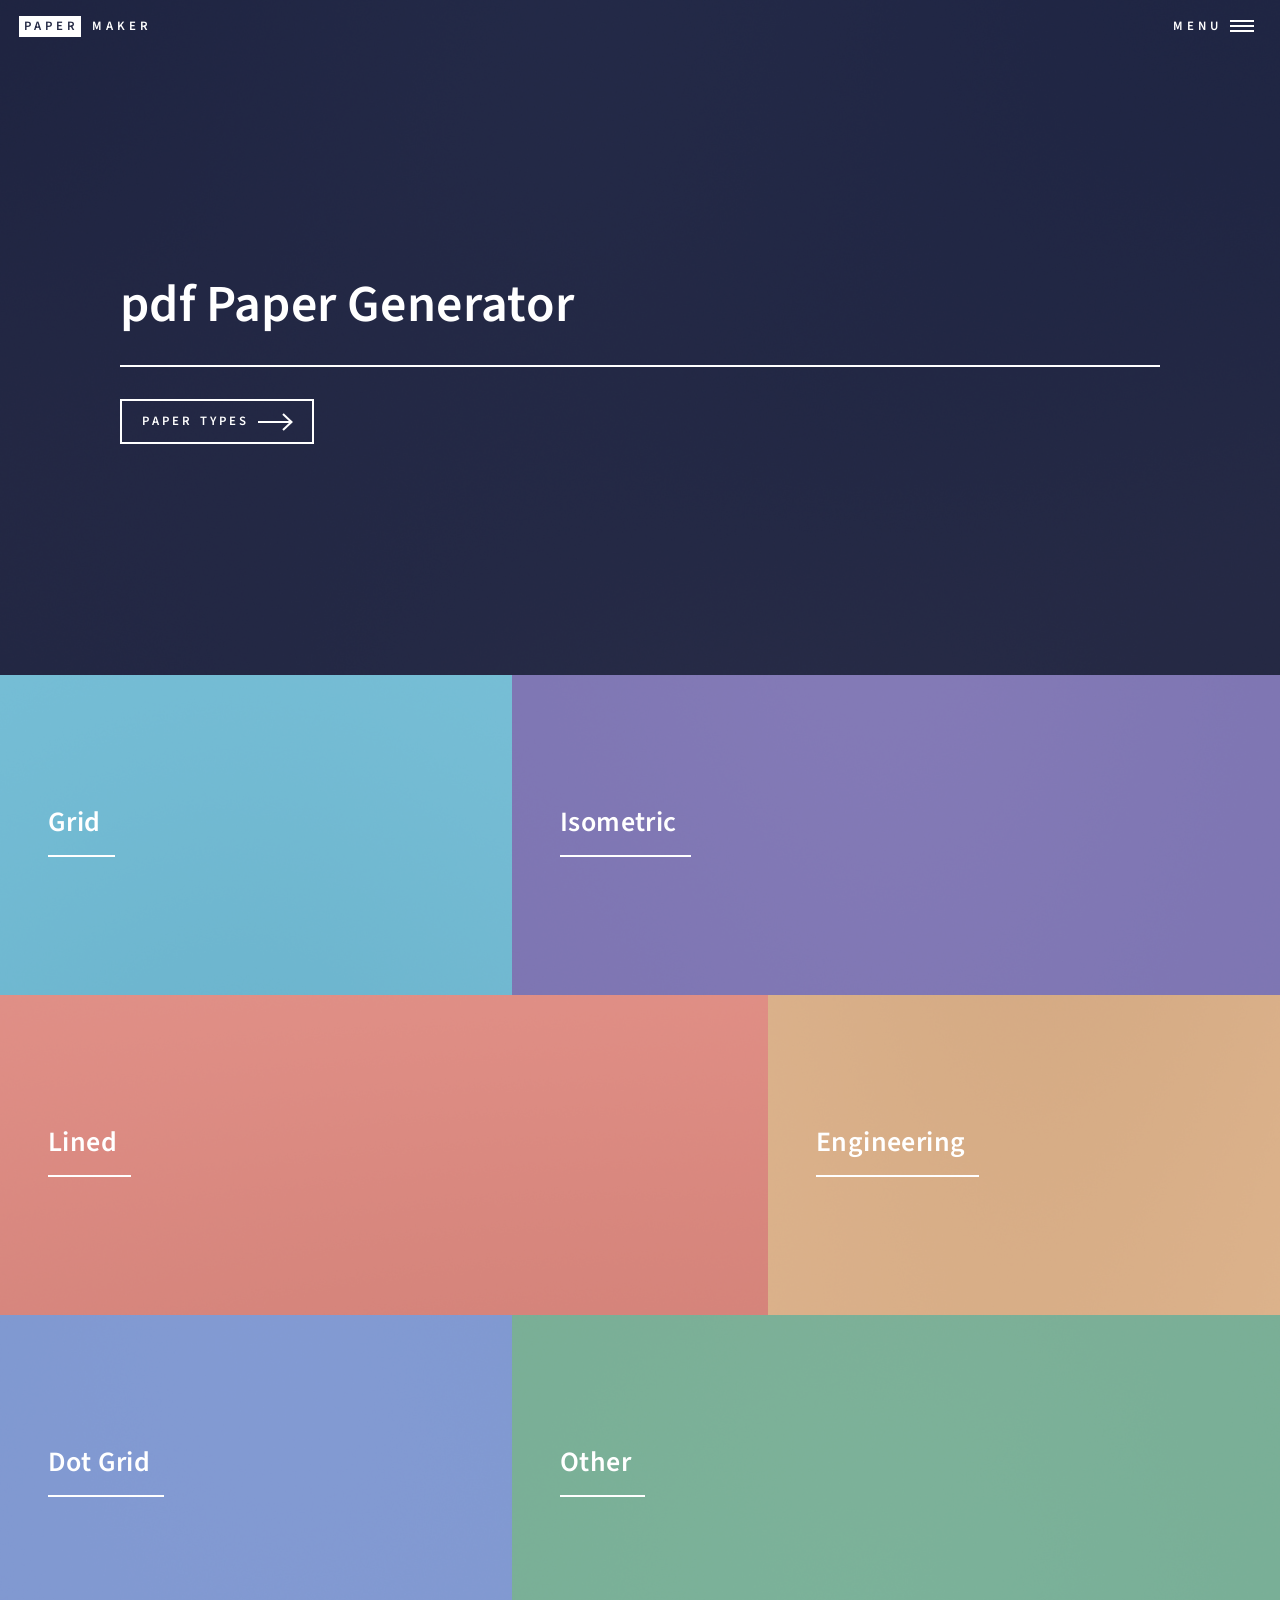
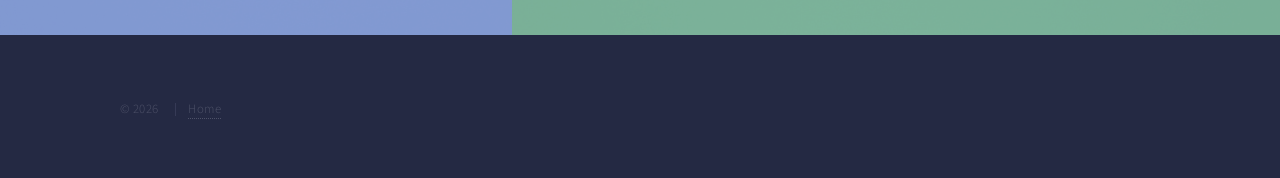
==== commit 17ebdacd: "size" ====
--- a/index.html
+++ b/index.html
@@ -15,7 +15,7 @@
 
 		<!-- Header -->
 		<header id="header" class="alt">
-			<a href="index.html" class="logo"><strong>PAPER</strong> <span>YAY</span></a>
+			<a href="index.html" class="logo"><strong>PAPER</strong> <span>MAKER</span></a>
 			<nav><a href="#menu">Menu</a></nav>
 		</header>
 
